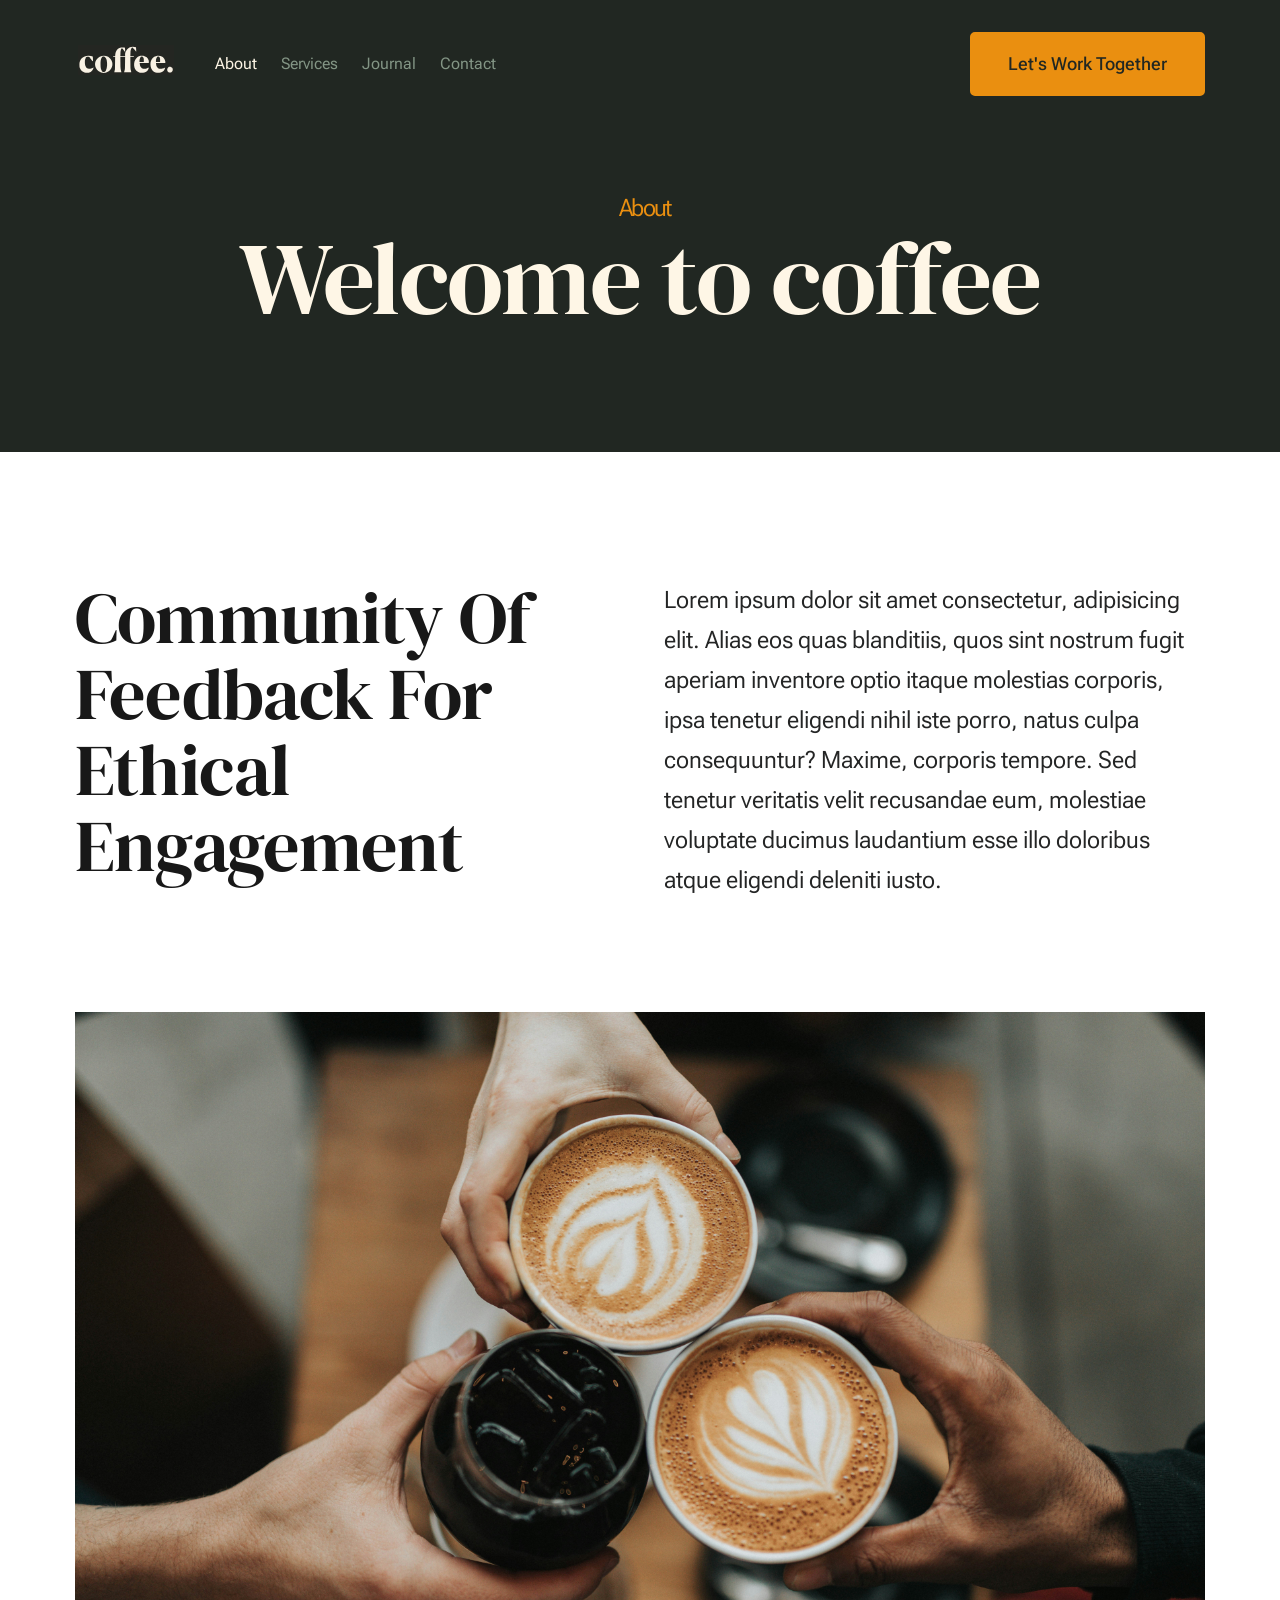
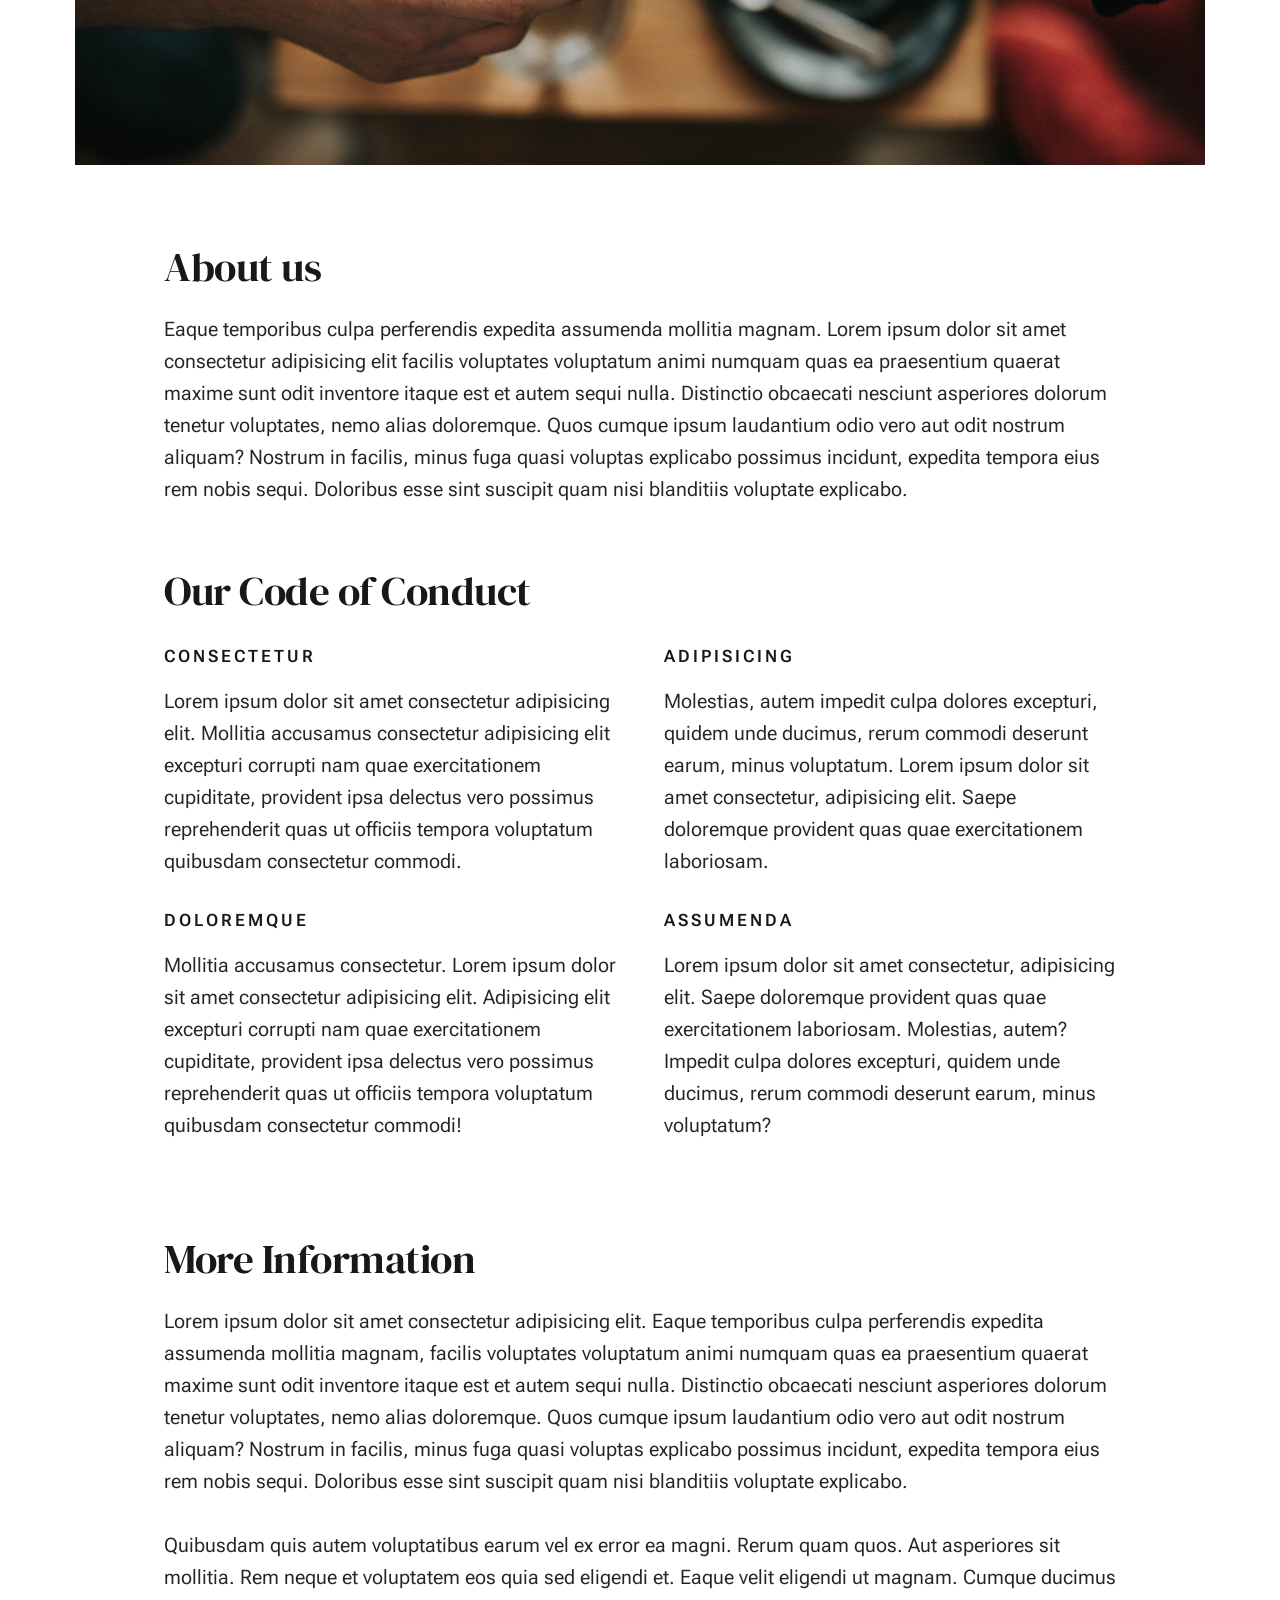
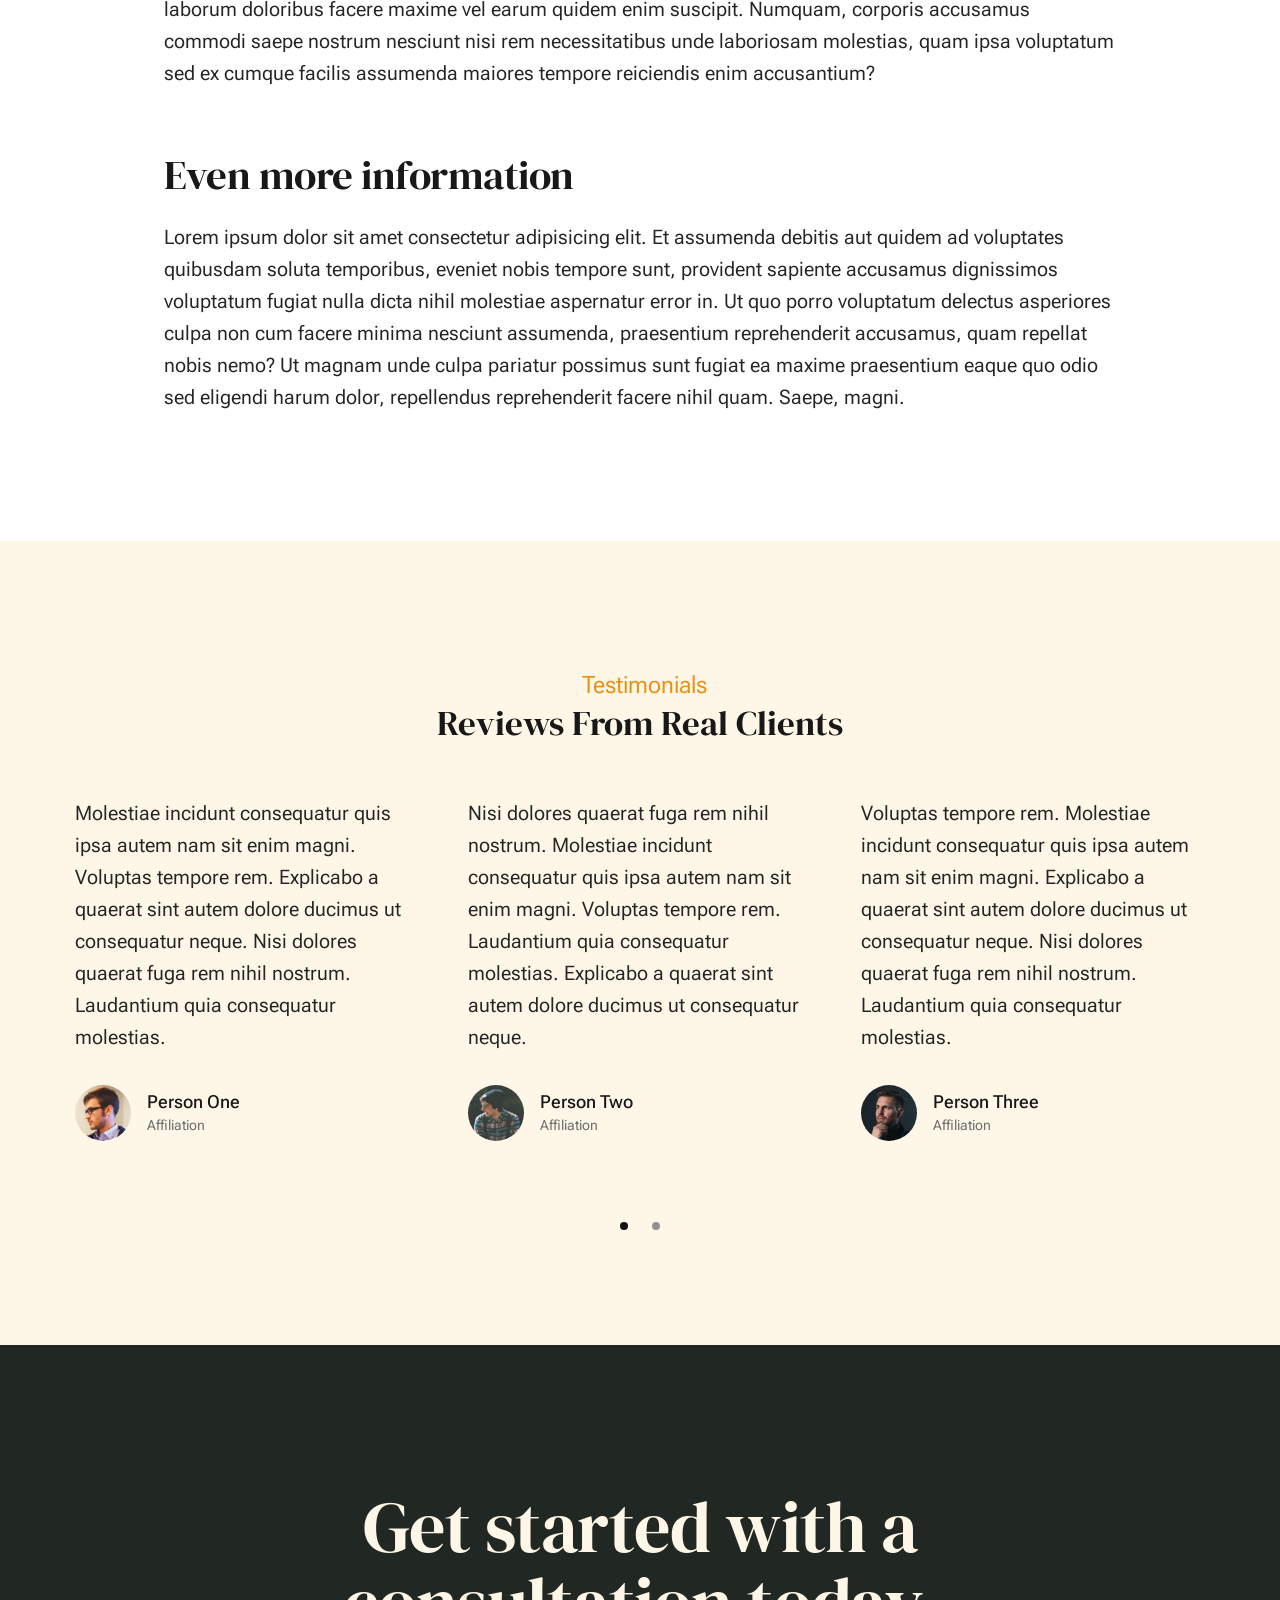
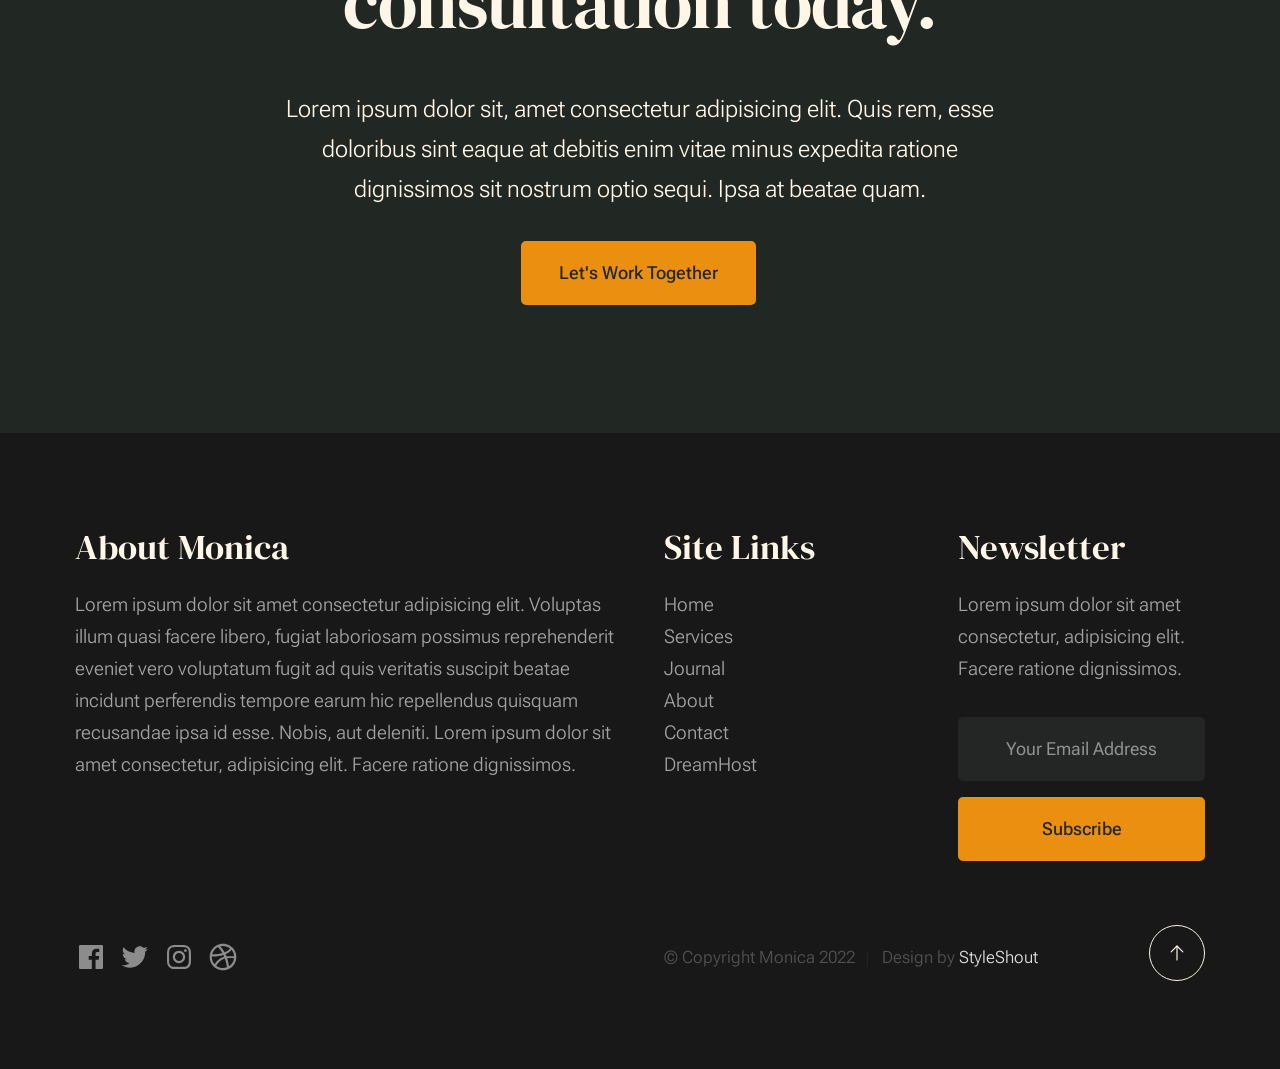
==== about.html @ 76f71280 "Initial commit from HTML template" ====
<!DOCTYPE html>
<html lang="en" class="no-js" >
<head>

    <!--- basic page needs
    ================================================== -->
    <meta charset="utf-8">
    <meta name="viewport" content="width=device-width, initial-scale=1">
    <title>About - Monica</title>

    <script>
        document.documentElement.classList.remove('no-js');
        document.documentElement.classList.add('js');
    </script>

    <!-- CSS
    ================================================== -->
    <link rel="stylesheet" href="css/vendor.css">
    <link rel="stylesheet" href="css/styles.css">

    <!-- favicons
    ================================================== -->
    <link rel="apple-touch-icon" sizes="180x180" href="apple-touch-icon.png">
    <link rel="icon" type="image/png" sizes="32x32" href="favicon-32x32.png">
    <link rel="icon" type="image/png" sizes="16x16" href="favicon-16x16.png">
    <link rel="manifest" href="site.webmanifest">

</head>


<body id="top">


    <!-- preloader
    ================================================== -->
    <div id="preloader">
        <div id="loader" class="dots-fade">
            <div></div>
            <div></div>
            <div></div>
        </div>
    </div>


    <!-- page wrap
    ================================================== -->
    <div id="page" class="s-pagewrap">


        <!-- # site header 
        ================================================== -->
        <header class="s-header">

            <div class="row s-header__inner width-sixteen-col">

                <div class="s-header__block">
                    <div class="s-header__logo">
                        <a class="logo" href="index.html">
                            <img src="images/logo.svg" alt="Homepage">
                        </a>
                    </div>

                    <a class="s-header__menu-toggle" href="#0"><span>Menu</span></a>
                </div> <!-- end s-header__block -->

                <nav class="s-header__nav">
    
                    <ul class="s-header__menu-links">
                        <li class="current"><a href="about.html">About</a></li>
                        <li><a href="services.html">Services</a></li>
                        <li><a href="blog.html">Journal</a></li>
                        <li><a href="contact.html">Contact</a></li>
                    </ul> <!-- s-header__menu-links -->

                    <div class="s-header__contact">
                        <a href="contact.html" class="btn btn--primary s-header__contact-btn">Let's Work Together</a>                        
                    </div> <!-- s-header__contact -->
    
                </nav> <!-- end s-header__nav -->

            </div> <!-- end s-header__inner -->

        </header> <!-- end s-header -->


        <!-- # site main content
        ================================================== -->
        <section id="content" class="s-content">

               <section class="s-pageheader pageheader">
                    <div class="row">
                        <div class="column xl-12">
                            <h1 class="page-title">
                                <span class="page-title__small-type text-pretitle">About</span>
                                Welcome to coffee
                            </h1>
                            
                        </div>
                    </div>
               </section> <!-- end pageheader --> 

               <section class="s-pagecontent pagecontent">

                    <div class="row pageintro">
                        <div class="column xl-6 lg-12">
                            <h2 class="text-display-title">Community Of Feedback For Ethical Engagement</h2>
                        </div>
                        <div class="column xl-6 lg-12 u-flexitem-x-right">
                            <p class="lead">
                            Lorem ipsum dolor sit amet consectetur, adipisicing elit. Alias eos quas blanditiis, quos sint nostrum fugit aperiam 
                            inventore optio itaque molestias corporis, ipsa tenetur eligendi nihil iste porro, natus culpa consequuntur? Maxime, 
                            corporis tempore. Sed tenetur veritatis velit recusandae eum, molestiae voluptate ducimus laudantium esse illo 
                            doloribus atque eligendi deleniti iusto. 
                            </p>
                        </div>                       
                    </div> <!-- end pageintro -->   
                    
                    <div class="row pagemedia">
                        <d class="column xl-12">
                            <figure class="page-media">                                
                                <img src="images/nathan-dumlao-6VhPY27jdps-unsplash.jpg" 
                                     srcset="images/nathan-dumlao-6VhPY27jdps-unsplash.jpg 2400w, 
                                     images/nathan-dumlao-6VhPY27jdps-unsplash.jpg 1200w, 
                                     images/nathan-dumlao-6VhPY27jdps-unsplash.jpg 600w" sizes="(max-width: 2400px) 100vw, 2400px" alt="">
                            </figure>
                        </d>
                    </div> <!-- end pagemedia -->

                    <div class="row width-narrower pagemain">
                        <div class="column xl-12"> 

                            <h2>About us</h2>
                            <p>
                            Eaque temporibus culpa perferendis expedita assumenda mollitia magnam. Lorem ipsum dolor sit amet consectetur adipisicing elit
                            facilis voluptates voluptatum animi numquam quas ea praesentium quaerat maxime sunt odit inventore itaque est et autem sequi nulla. 
                            Distinctio obcaecati nesciunt asperiores dolorum tenetur voluptates, nemo alias doloremque. Quos cumque ipsum laudantium odio vero 
                            aut odit nostrum aliquam? Nostrum in facilis, minus fuga quasi voluptas explicabo possimus incidunt, expedita tempora eius rem nobis sequi. 
                            Doloribus esse sint suscipit quam nisi blanditiis voluptate explicabo.
                            </p>

                            <h2 class="u-add-bottom">Our Code of Conduct</h2>

                            <div class="grid-list-items list-items">
                                <div class="grid-list-items__item list-items__item u-remove-bottom">
                                    <div class="list-items__item-header">
                                        <h6 class="list-items__item-small-title">Consectetur</h6>
                                    </div>
                                    <p>
                                    Lorem ipsum dolor sit amet consectetur adipisicing elit. Mollitia accusamus consectetur adipisicing elit excepturi corrupti 
                                    nam quae exercitationem cupiditate, provident ipsa delectus vero possimus reprehenderit quas ut officiis tempora voluptatum 
                                    quibusdam consectetur commodi.
                                    </p>
                                </div>
                                <div class="grid-list-items__item list-items__item u-remove-bottom">
                                    <div class="list-items__item-header">
                                        <h6 class="list-items__item-small-title">Adipisicing</h6>
                                    </div>
                                    <p> 
                                    Molestias, autem impedit culpa dolores excepturi, quidem unde ducimus, rerum commodi deserunt earum, minus voluptatum.
                                    Lorem ipsum dolor sit amet consectetur, adipisicing elit. Saepe doloremque provident quas quae exercitationem laboriosam.
                                    </p>
                                </div>
                                <div class="grid-list-items__item list-items__item u-remove-bottom">
                                    <div class="list-items__item-header">
                                        <h6 class="list-items__item-small-title">Doloremque</h6>
                                    </div>
                                    <p>
                                    Mollitia accusamus consectetur. Lorem ipsum dolor sit amet consectetur adipisicing elit. Adipisicing elit excepturi corrupti 
                                    nam quae exercitationem cupiditate, provident ipsa delectus vero possimus reprehenderit quas ut officiis tempora voluptatum 
                                    quibusdam consectetur commodi!
                                    </p>
                                </div>
                                <div class="grid-list-items__item list-items__item u-remove-bottom">
                                    <div class="list-items__item-header">
                                        <h6 class="list-items__item-small-title">Assumenda</h6>
                                    </div>
                                    <p>
                                    Lorem ipsum dolor sit amet consectetur, adipisicing elit. Saepe doloremque provident quas quae exercitationem laboriosam. 
                                    Molestias, autem? Impedit culpa dolores excepturi, quidem unde ducimus, rerum commodi deserunt earum, minus voluptatum?
                                    </p>
                                </div>
                            </div> <!--grid-list-items -->

                            <h2>More Information</h2>
                            <p>
                            Lorem ipsum dolor sit amet consectetur adipisicing elit. Eaque temporibus culpa perferendis expedita assumenda mollitia magnam, 
                            facilis voluptates voluptatum animi numquam quas ea praesentium quaerat maxime sunt odit inventore itaque est et autem sequi nulla. 
                            Distinctio obcaecati nesciunt asperiores dolorum tenetur voluptates, nemo alias doloremque. Quos cumque ipsum laudantium odio vero aut 
                            odit nostrum aliquam? Nostrum in facilis, minus fuga quasi voluptas explicabo possimus incidunt, expedita tempora eius rem nobis sequi. 
                            Doloribus esse sint suscipit quam nisi blanditiis voluptate explicabo.
                            </p>

                            <p>
                            Quibusdam quis autem voluptatibus earum vel ex error ea magni. Rerum quam quos. Aut asperiores sit mollitia. Rem neque et voluptatem 
                            eos quia sed eligendi et. Eaque velit eligendi ut magnam. Cumque ducimus laborum doloribus facere maxime vel earum quidem enim suscipit. 
                            Numquam, corporis accusamus commodi saepe nostrum nesciunt nisi rem necessitatibus unde laboriosam molestias, quam ipsa voluptatum sed 
                            ex cumque facilis assumenda maiores tempore reiciendis enim accusantium?
                            </p>                   

                            <h2>Even more information</h2>
                            <p>
                            Lorem ipsum dolor sit amet consectetur adipisicing elit. Et assumenda debitis aut quidem ad voluptates quibusdam soluta temporibus, 
                            eveniet nobis tempore sunt, provident sapiente accusamus dignissimos voluptatum fugiat nulla dicta nihil molestiae aspernatur error in. 
                            Ut quo porro voluptatum delectus asperiores culpa non cum facere minima nesciunt assumenda, praesentium reprehenderit accusamus, quam 
                            repellat nobis nemo? Ut magnam unde culpa pariatur possimus sunt fugiat ea maxime praesentium eaque quo odio sed eligendi harum dolor, 
                            repellendus reprehenderit facere nihil quam. Saepe, magni.
                            </p>

                        </div> <!-- end grid-block-->
                    </div> <!-- end pagemain -->

               </section> <!-- pagecontent -->

               <section class="s-testimonials">

                    <div class="s-testimonials__header row row-x-center text-center">
                        <div class="column xl-8 lg-12">
        
                            <p class="text-pretitle">
                            Testimonials
                            </p>
                            <h3>
                            Reviews From Real Clients
                            </h3>                        
        
                        </div>
                    </div> <!--end s-testimonials__header -->

                    <div class="row s-testimonials__content">
                        <div class="column xl-12 testimonials">

                            <div class="swiper-container testimonials__slider page-slider">

                                <div class="swiper-wrapper">
                                    <div class="testimonials__slide swiper-slide">
                                        <p>
                                        Molestiae incidunt consequatur quis ipsa autem nam sit enim magni. Voluptas tempore rem. 
                                        Explicabo a quaerat sint autem dolore ducimus ut consequatur neque. Nisi dolores quaerat fuga rem nihil nostrum.
                                        Laudantium quia consequatur molestias.
                                        </p>
                                        <div class="testimonials__author">
                                            <img src="images/avatars/user-01.jpg" alt="Author image" class="testimonials__avatar">
                                            <cite class="testimonials__cite">
                                                <strong>Person One</strong>
                                                <span>Affiliation</span>
                                            </cite>
                                        </div>
                                    </div>
                                    <div class="testimonials__slide swiper-slide">
                                        <p>
                                        Nisi dolores quaerat fuga rem nihil nostrum. Molestiae incidunt consequatur quis ipsa autem nam sit enim magni. 
                                        Voluptas tempore rem. Laudantium quia consequatur molestias.
                                        Explicabo a quaerat sint autem dolore ducimus ut consequatur neque.
                                        </p>
                                        <div class="testimonials__author">
                                            <img src="images/avatars/user-04.jpg" alt="Author image" class="testimonials__avatar">
                                            <cite class="testimonials__cite">
                                                <strong>Person Two</strong>
                                                <span>Affiliation</span>
                                            </cite>
                                        </div>
                                    </div>
                                    <div class="testimonials__slide swiper-slide">
                                        <p>
                                        Voluptas tempore rem. Molestiae incidunt consequatur quis ipsa autem nam sit enim magni.  
                                        Explicabo a quaerat sint autem dolore ducimus ut consequatur neque. 
                                        Nisi dolores quaerat fuga rem nihil nostrum. Laudantium quia consequatur molestias.
                                        </p>
                                        <div class="testimonials__author">
                                            <img src="images/avatars/user-06.jpg" alt="Author image" class="testimonials__avatar">
                                            <cite class="testimonials__cite">
                                                <strong>Person Three</strong>
                                                <span>Affiliation</span>
                                            </cite>
                                        </div>
                                    </div>
                                    <div class="testimonials__slide swiper-slide">
                                        <p>
                                        Molestiae incidunt consequatur quis ipsa autem nam sit enim magni. Voluptas tempore rem. 
                                        Explicabo a quaerat sint autem dolore ducimus ut consequatur neque. Nisi dolores quaerat fuga rem nihil nostrum.
                                        Laudantium quia consequatur molestias.
                                        </p>
                                        <div class="testimonials__author">
                                            <img src="images/avatars/user-02.jpg" alt="Author image" class="testimonials__avatar">
                                            <cite class="testimonials__cite">
                                                <strong>Person Four</strong>
                                                <span>Affiliation</span>
                                            </cite>
                                        </div>
                                    </div> 
                                </div> <!-- end swiper-wrapper --> 

                                <div class="swiper-pagination"></div>

                            </div> <!--end testimonials__slider --> 

                        </div> <!-- testimonials -->
                    </div> <!--end s-testimonials__content -->

               </section> <!-- end s-testimonials -->

        </section> <!-- s-content-->

        <!-- # cta
        ================================================== -->
        <section id="cta" class="s-cta">

            <div class="row row-x-center text-center">
                <div class="column xl-8 lg-12">

                    <div class="s-cta__content">
                        <h2 class="text-display-title">
                        Get started with a consultation today.
                        </h2>
                        <p class="lead">
                        Lorem ipsum dolor sit, amet consectetur adipisicing elit. Quis rem, esse doloribus sint eaque at debitis enim vitae minus expedita ratione dignissimos sit nostrum optio sequi. Ipsa at beatae quam.
                        </p>
                        <a href="contact.html" class="btn btn--primary">Let's Work Together</a>
                    </div>

                </div>
            </div>

        </section> <!-- end s-cta -->


        <!-- # footer 
        ================================================== -->
        <footer class="s-footer">
            <div class="row s-footer__content">
                <div class="column xl-6 lg-6 md-12 s-footer__block s-footer__about">                    
                    <h3>About Monica</h3>
                    <p>
                    Lorem ipsum dolor sit amet consectetur adipisicing elit. Voluptas illum quasi facere libero, 
                    fugiat laboriosam possimus reprehenderit eveniet vero voluptatum fugit ad quis veritatis suscipit beatae 
                    incidunt perferendis tempore earum hic repellendus quisquam recusandae ipsa id esse. Nobis, aut deleniti.
                    Lorem ipsum dolor sit amet consectetur, adipisicing elit. Facere ratione dignissimos.
                    </p>               
                </div>                
                <div class="column xl-3 lg-6 md-12 s-footer__block s-footer__site-links">
                    <h3>Site Links</h3>
                    <ul class="link-list">
                        <li><a href="index.html">Home</a></li>
                        <li><a href="services.html">Services</a></li>
                        <li><a href="blog.html">Journal</a></li>
                        <li><a href="about.html">About</a></li>
                        <li><a href="contact.html">Contact</a></li>
                        <li><a href="https://www.dreamhost.com/r.cgi?287326">DreamHost</a></li>
                    </ul>
                </div>
                <div class="column xl-3 lg-6 md-12 tab-12 s-footer__block s-footer__newsletter">
                    <h3>Newsletter</h3>

                    <p>
                    Lorem ipsum dolor sit amet consectetur, adipisicing elit. Facere ratione dignissimos.
                    </p>

                    <div class="subscribe-form">
                        <form id="mc-form" class="mc-form">
                            <input type="email" name="EMAIL" id="mce-EMAIL" class="u-fullwidth text-center" placeholder="Your Email Address" title="The domain portion of the email address is invalid (the portion after the @)." pattern="^([^\x00-\x20\x22\x28\x29\x2c\x2e\x3a-\x3c\x3e\x40\x5b-\x5d\x7f-\xff]+|\x22([^\x0d\x22\x5c\x80-\xff]|\x5c[\x00-\x7f])*\x22)(\x2e([^\x00-\x20\x22\x28\x29\x2c\x2e\x3a-\x3c\x3e\x40\x5b-\x5d\x7f-\xff]+|\x22([^\x0d\x22\x5c\x80-\xff]|\x5c[\x00-\x7f])*\x22))*\x40([^\x00-\x20\x22\x28\x29\x2c\x2e\x3a-\x3c\x3e\x40\x5b-\x5d\x7f-\xff]+|\x5b([^\x0d\x5b-\x5d\x80-\xff]|\x5c[\x00-\x7f])*\x5d)(\x2e([^\x00-\x20\x22\x28\x29\x2c\x2e\x3a-\x3c\x3e\x40\x5b-\x5d\x7f-\xff]+|\x5b([^\x0d\x5b-\x5d\x80-\xff]|\x5c[\x00-\x7f])*\x5d))*(\.\w{2,})+$" required>
                            <input type="submit" name="subscribe" value="Subscribe" class="btn btn--primary btn--small u-fullwidth">
                            <!-- <div style="position: absolute; left: -5000px;" aria-hidden="true"><input type="text" name="b_cdb7b577e41181934ed6a6a44_9a91cfe7b3" tabindex="-1" value=""></div> -->
                            <div class="mc-status"></div>
                        </form>
                    </div>
                </div>
            </div>    
            
            <div class="row s-footer__bottom">
                <div class="column xl-6 lg-12">
                    <ul class="s-footer__social social-list">
                        <li>
                            <a href="#0">
                                <svg xmlns="http://www.w3.org/2000/svg" width="24" height="24" viewBox="0 0 24 24" style="fill:rgba(0, 0, 0, 1);transform:;-ms-filter:"><path d="M20,3H4C3.447,3,3,3.448,3,4v16c0,0.552,0.447,1,1,1h8.615v-6.96h-2.338v-2.725h2.338v-2c0-2.325,1.42-3.592,3.5-3.592 c0.699-0.002,1.399,0.034,2.095,0.107v2.42h-1.435c-1.128,0-1.348,0.538-1.348,1.325v1.735h2.697l-0.35,2.725h-2.348V21H20 c0.553,0,1-0.448,1-1V4C21,3.448,20.553,3,20,3z"></path></svg>
                                <span class="u-screen-reader-text">Facebook</span>
                            </a>
                        </li>
                        <li>
                            <a href="#0">
                                <svg xmlns="http://www.w3.org/2000/svg" width="24" height="24" viewBox="0 0 24 24" style="fill:rgba(0, 0, 0, 1);transform:;-ms-filter:"><path d="M19.633,7.997c0.013,0.175,0.013,0.349,0.013,0.523c0,5.325-4.053,11.461-11.46,11.461c-2.282,0-4.402-0.661-6.186-1.809 c0.324,0.037,0.636,0.05,0.973,0.05c1.883,0,3.616-0.636,5.001-1.721c-1.771-0.037-3.255-1.197-3.767-2.793 c0.249,0.037,0.499,0.062,0.761,0.062c0.361,0,0.724-0.05,1.061-0.137c-1.847-0.374-3.23-1.995-3.23-3.953v-0.05 c0.537,0.299,1.16,0.486,1.82,0.511C3.534,9.419,2.823,8.184,2.823,6.787c0-0.748,0.199-1.434,0.548-2.032 c1.983,2.443,4.964,4.04,8.306,4.215c-0.062-0.3-0.1-0.611-0.1-0.923c0-2.22,1.796-4.028,4.028-4.028 c1.16,0,2.207,0.486,2.943,1.272c0.91-0.175,1.782-0.512,2.556-0.973c-0.299,0.935-0.936,1.721-1.771,2.22 c0.811-0.088,1.597-0.312,2.319-0.624C21.104,6.712,20.419,7.423,19.633,7.997z"></path></svg>
                                <span class="u-screen-reader-text">Twitter</span>
                            </a>
                        </li>
                        <li>
                            <a href="#0">
                                <svg xmlns="http://www.w3.org/2000/svg" width="24" height="24" viewBox="0 0 24 24" style="fill:rgba(0, 0, 0, 1);transform:;-ms-filter:"><path d="M11.999,7.377c-2.554,0-4.623,2.07-4.623,4.623c0,2.554,2.069,4.624,4.623,4.624c2.552,0,4.623-2.07,4.623-4.624 C16.622,9.447,14.551,7.377,11.999,7.377L11.999,7.377z M11.999,15.004c-1.659,0-3.004-1.345-3.004-3.003 c0-1.659,1.345-3.003,3.004-3.003s3.002,1.344,3.002,3.003C15.001,13.659,13.658,15.004,11.999,15.004L11.999,15.004z"></path><circle cx="16.806" cy="7.207" r="1.078"></circle><path d="M20.533,6.111c-0.469-1.209-1.424-2.165-2.633-2.632c-0.699-0.263-1.438-0.404-2.186-0.42 c-0.963-0.042-1.268-0.054-3.71-0.054s-2.755,0-3.71,0.054C7.548,3.074,6.809,3.215,6.11,3.479C4.9,3.946,3.945,4.902,3.477,6.111 c-0.263,0.7-0.404,1.438-0.419,2.186c-0.043,0.962-0.056,1.267-0.056,3.71c0,2.442,0,2.753,0.056,3.71 c0.015,0.748,0.156,1.486,0.419,2.187c0.469,1.208,1.424,2.164,2.634,2.632c0.696,0.272,1.435,0.426,2.185,0.45 c0.963,0.042,1.268,0.055,3.71,0.055s2.755,0,3.71-0.055c0.747-0.015,1.486-0.157,2.186-0.419c1.209-0.469,2.164-1.424,2.633-2.633 c0.263-0.7,0.404-1.438,0.419-2.186c0.043-0.962,0.056-1.267,0.056-3.71s0-2.753-0.056-3.71C20.941,7.57,20.801,6.819,20.533,6.111z M19.315,15.643c-0.007,0.576-0.111,1.147-0.311,1.688c-0.305,0.787-0.926,1.409-1.712,1.711c-0.535,0.199-1.099,0.303-1.67,0.311 c-0.95,0.044-1.218,0.055-3.654,0.055c-2.438,0-2.687,0-3.655-0.055c-0.569-0.007-1.135-0.112-1.669-0.311 c-0.789-0.301-1.414-0.923-1.719-1.711c-0.196-0.534-0.302-1.099-0.311-1.669c-0.043-0.95-0.053-1.218-0.053-3.654 c0-2.437,0-2.686,0.053-3.655c0.007-0.576,0.111-1.146,0.311-1.687c0.305-0.789,0.93-1.41,1.719-1.712 c0.534-0.198,1.1-0.303,1.669-0.311c0.951-0.043,1.218-0.055,3.655-0.055c2.437,0,2.687,0,3.654,0.055 c0.571,0.007,1.135,0.112,1.67,0.311c0.786,0.303,1.407,0.925,1.712,1.712c0.196,0.534,0.302,1.099,0.311,1.669 c0.043,0.951,0.054,1.218,0.054,3.655c0,2.436,0,2.698-0.043,3.654H19.315z"></path></svg>
                                <span class="u-screen-reader-text">Instagram</span>
                            </a>
                        </li>
                        <li>
                            <a href="#0">
                                <svg xmlns="http://www.w3.org/2000/svg" width="24" height="24" viewBox="0 0 24 24" style="fill: rgba(0, 0, 0, 1);transform: ;msFilter:;"><path d="M20.66 6.98a9.932 9.932 0 0 0-3.641-3.64C15.486 2.447 13.813 2 12 2s-3.486.447-5.02 1.34c-1.533.893-2.747 2.107-3.64 3.64S2 10.187 2 12s.446 3.487 1.34 5.02a9.924 9.924 0 0 0 3.641 3.64C8.514 21.553 10.187 22 12 22s3.486-.447 5.02-1.34a9.932 9.932 0 0 0 3.641-3.64C21.554 15.487 22 13.813 22 12s-.446-3.487-1.34-5.02zM12 3.66c2 0 3.772.64 5.32 1.919-.92 1.174-2.286 2.14-4.1 2.9-1.002-1.813-2.088-3.327-3.261-4.54A7.715 7.715 0 0 1 12 3.66zM5.51 6.8a8.116 8.116 0 0 1 2.711-2.22c1.212 1.201 2.325 2.7 3.34 4.5-2 .6-4.114.9-6.341.9-.573 0-1.006-.013-1.3-.04A8.549 8.549 0 0 1 5.51 6.8zM3.66 12c0-.054.003-.12.01-.2.007-.08.01-.146.01-.2.254.014.641.02 1.161.02 2.666 0 5.146-.367 7.439-1.1.187.373.381.793.58 1.26-1.32.293-2.674 1.006-4.061 2.14S6.4 16.247 5.76 17.5c-1.4-1.587-2.1-3.42-2.1-5.5zM12 20.34c-1.894 0-3.594-.587-5.101-1.759.601-1.187 1.524-2.322 2.771-3.401 1.246-1.08 2.483-1.753 3.71-2.02a29.441 29.441 0 0 1 1.56 6.62 8.166 8.166 0 0 1-2.94.56zm7.08-3.96a8.351 8.351 0 0 1-2.58 2.621c-.24-2.08-.7-4.107-1.379-6.081.932-.066 1.765-.1 2.5-.1.799 0 1.686.034 2.659.1a8.098 8.098 0 0 1-1.2 3.46zm-1.24-5c-1.16 0-2.233.047-3.22.14a27.053 27.053 0 0 0-.68-1.62c2.066-.906 3.532-2.006 4.399-3.3 1.2 1.414 1.854 3.027 1.96 4.84-.812-.04-1.632-.06-2.459-.06z"></path></svg>
                                <span class="u-screen-reader-text">Dribbble</span>
                            </a>
                        </li>
                    </ul> <!-- end s-footer__social -->
                </div>
                <div class="column xl-6 lg-12">
                    <p class="ss-copyright">
                        <span>© Copyright Monica 2022</span> 
                        <span>Design by <a href="https://www.styleshout.com/">StyleShout</a></span>
                    </p>
                </div>

                <div class="ss-go-top">
                    <a class="smoothscroll" title="Back to Top" href="#top">
                        <svg xmlns="http://www.w3.org/2000/svg" viewBox="0 0 24 24" width="36" height="36" fill="none" stroke="#ffffff" stroke-width="1" stroke-linecap="round" stroke-linejoin="round">&lt;!--!  Atomicons Free 1.00 by @atisalab License - https://atomicons.com/license/ (Icons: CC BY 4.0) Copyright 2021 Atomicons --&gt;<polyline points="17 11 12 6 7 11"></polyline><line x1="12" y1="18" x2="12" y2="6"></line></svg>
                    </a>
                </div> <!-- end ss-go-top -->
            </div>
            
        </footer> <!-- end s-footer -->

    </div> <!-- end page-wrap -->

    <!-- Java Script
    ================================================== -->
    <script src="js/plugins.js"></script>
    <script src="js/main.js"></script>

</body>
</html>
---- css/vendor.css ----
/* ===================================================================
 * Monica Third-party Stylesheets
 * Template Ver. 1.0.0
 * 12-13-2022
 * -------------------------------------------------------------------
 *
 * TOC:
 * # PrismJS
 * # Swiper
 *
 * ------------------------------------------------------------------- */


/* ===================================================================
 * # PrismJS 1.20.0
 *   https://prismjs.com/download.html#themes=prism-okaidia&languages=markup+css+clike+javascript+markup-templating+php 
 *   
 *   okaidia theme for JavaScript, CSS and HTML
 *   Loosely based on Monokai textmate theme by http://www.monokai.nl/
 *   @author ocodia
 * ------------------------------------------------------------------- */
code[class*=language-],
pre[class*=language-] {
  color          : #f8f8f2;
  background     : none;
  text-shadow    : 0 1px rgba(0, 0, 0, 0.3);
  font-family    : var(--font-mono);
  font-size      : calc(var(--text-size) * 0.9444);
  text-align     : left;
  white-space    : pre;
  word-spacing   : normal;
  word-break     : normal;
  word-wrap      : normal;
  line-height    : var(--vspace-1);
  -moz-tab-size  : 4;
  -o-tab-size    : 4;
  tab-size       : 4;
  -webkit-hyphens: none;
  -ms-hyphens    : none;
  hyphens        : none;
}

/* Code blocks */
pre[class*=language-] {
  padding : var(--vspace-0_5) 0 var(--vspace-1);
  margin  : var(--vspace-1) 0;
  overflow: auto;
}

:not(pre)>code[class*=language-],
pre[class*=language-] {
  background: #272822;
}

/* Inline code */
:not(pre)>code[class*=language-] {
  padding    : 0.1em;
  white-space: normal;
}

.token.comment,
.token.prolog,
.token.doctype,
.token.cdata {
  color: slategray;
}

.token.punctuation {
  color: #f8f8f2;
}

.token.namespace {
  opacity: 0.7;
}

.token.property,
.token.tag,
.token.constant,
.token.symbol,
.token.deleted {
  color: #f92672;
}

.token.boolean,
.token.number {
  color: #ae81ff;
}

.token.selector,
.token.attr-name,
.token.string,
.token.char,
.token.builtin,
.token.inserted {
  color: #a6e22e;
}

.token.operator,
.token.entity,
.token.url,
.language-css .token.string,
.style .token.string,
.token.variable {
  color: #f8f8f2;
}

.token.atrule,
.token.attr-value,
.token.function,
.token.class-name {
  color: #e6db74;
}

.token.keyword {
  color: #66d9ef;
}

.token.regex,
.token.important {
  color: #fd971f;
}

.token.important,
.token.bold {
  font-weight: bold;
}

.token.italic {
  font-style: italic;
}

.token.entity {
  cursor: help;
}



/* ===================================================================
 * # Swiper 6.4.5
 *   Most modern mobile touch slider and framework with hardware accelerated transitions
 *   https://swiperjs.com
 *
 *   Copyright 2014-2020 Vladimir Kharlampidi
 *
 *   Released under the MIT License
 *
 *   Released on: December 18, 2020
 * ------------------------------------------------------------------- */
@font-face {
  font-family: "swiper-icons";
  src        : url("data:application/font-woff;charset=utf-8;base64, [base64]//wADZ2x5ZgAAAywAAADMAAAD2MHtryVoZWFkAAABbAAAADAAAAA2E2+eoWhoZWEAAAGcAAAAHwAAACQC9gDzaG10eAAAAigAAAAZAAAArgJkABFsb2NhAAAC0AAAAFoAAABaFQAUGG1heHAAAAG8AAAAHwAAACAAcABAbmFtZQAAA/gAAAE5AAACXvFdBwlwb3N0AAAFNAAAAGIAAACE5s74hXjaY2BkYGAAYpf5Hu/j+W2+MnAzMYDAzaX6QjD6/4//Bxj5GA8AuRwMYGkAPywL13jaY2BkYGA88P8Agx4j+/8fQDYfA1AEBWgDAIB2BOoAeNpjYGRgYNBh4GdgYgABEMnIABJzYNADCQAACWgAsQB42mNgYfzCOIGBlYGB0YcxjYGBwR1Kf2WQZGhhYGBiYGVmgAFGBiQQkOaawtDAoMBQxXjg/wEGPcYDDA4wNUA2CCgwsAAAO4EL6gAAeNpj2M0gyAACqxgGNWBkZ2D4/wMA+xkDdgAAAHjaY2BgYGaAYBkGRgYQiAHyGMF8FgYHIM3DwMHABGQrMOgyWDLEM1T9/w8UBfEMgLzE////P/5//f/V/xv+r4eaAAeMbAxwIUYmIMHEgKYAYjUcsDAwsLKxc3BycfPw8jEQA/[base64]/uznmfPFBNODM2K7MTQ45YEAZqGP81AmGGcF3iPqOop0r1SPTaTbVkfUe4HXj97wYE+yNwWYxwWu4v1ugWHgo3S1XdZEVqWM7ET0cfnLGxWfkgR42o2PvWrDMBSFj/IHLaF0zKjRgdiVMwScNRAoWUoH78Y2icB/yIY09An6AH2Bdu/UB+yxopYshQiEvnvu0dURgDt8QeC8PDw7Fpji3fEA4z/PEJ6YOB5hKh4dj3EvXhxPqH/SKUY3rJ7srZ4FZnh1PMAtPhwP6fl2PMJMPDgeQ4rY8YT6Gzao0eAEA409DuggmTnFnOcSCiEiLMgxCiTI6Cq5DZUd3Qmp10vO0LaLTd2cjN4fOumlc7lUYbSQcZFkutRG7g6JKZKy0RmdLY680CDnEJ+UMkpFFe1RN7nxdVpXrC4aTtnaurOnYercZg2YVmLN/d/gczfEimrE/fs/bOuq29Zmn8tloORaXgZgGa78yO9/cnXm2BpaGvq25Dv9S4E9+5SIc9PqupJKhYFSSl47+Qcr1mYNAAAAeNptw0cKwkAAAMDZJA8Q7OUJvkLsPfZ6zFVERPy8qHh2YER+3i/BP83vIBLLySsoKimrqKqpa2hp6+jq6RsYGhmbmJqZSy0sraxtbO3sHRydnEMU4uR6yx7JJXveP7WrDycAAAAAAAH//wACeNpjYGRgYOABYhkgZgJCZgZNBkYGLQZtIJsFLMYAAAw3ALgAeNolizEKgDAQBCchRbC2sFER0YD6qVQiBCv/H9ezGI6Z5XBAw8CBK/m5iQQVauVbXLnOrMZv2oLdKFa8Pjuru2hJzGabmOSLzNMzvutpB3N42mNgZGBg4GKQYzBhYMxJLMlj4GBgAYow/P/PAJJhLM6sSoWKfWCAAwDAjgbRAAB42mNgYGBkAIIbCZo5IPrmUn0hGA0AO8EFTQAA") format("woff");
  font-weight: 400;
  font-style : normal;
}

:root {
  --swiper-theme-color: #007aff;
}

.swiper-container {
  margin-left : auto;
  margin-right: auto;
  position    : relative;
  overflow    : hidden;
  list-style  : none;
  padding     : 0;
  /* Fix of Webkit flickering */
  z-index     : 1;
}

.swiper-container-vertical>.swiper-wrapper {
  flex-direction: column;
}

.swiper-wrapper {
  position           : relative;
  width              : 100%;
  height             : 100%;
  z-index            : 1;
  display            : flex;
  transition-property: transform;
  box-sizing         : content-box;
}

.swiper-container-android .swiper-slide,
.swiper-wrapper {
  transform: translate3d(0px, 0, 0);
}

.swiper-container-multirow>.swiper-wrapper {
  flex-wrap: wrap;
}

.swiper-container-multirow-column>.swiper-wrapper {
  flex-wrap     : wrap;
  flex-direction: column;
}

.swiper-container-free-mode>.swiper-wrapper {
  transition-timing-function: ease-out;
  margin                    : 0 auto;
}

.swiper-slide {
  flex-shrink        : 0;
  width              : 100%;
  height             : 100%;
  position           : relative;
  transition-property: transform;
}

.swiper-slide-invisible-blank {
  visibility: hidden;
}

/* Auto Height */
.swiper-container-autoheight,
.swiper-container-autoheight .swiper-slide {
  height: auto;
}

.swiper-container-autoheight .swiper-wrapper {
  align-items        : flex-start;
  transition-property: transform, height;
}

/* 3D Effects */
.swiper-container-3d {
  perspective: 1200px;
}

.swiper-container-3d .swiper-wrapper,
.swiper-container-3d .swiper-slide,
.swiper-container-3d .swiper-slide-shadow-left,
.swiper-container-3d .swiper-slide-shadow-right,
.swiper-container-3d .swiper-slide-shadow-top,
.swiper-container-3d .swiper-slide-shadow-bottom,
.swiper-container-3d .swiper-cube-shadow {
  transform-style: preserve-3d;
}

.swiper-container-3d .swiper-slide-shadow-left,
.swiper-container-3d .swiper-slide-shadow-right,
.swiper-container-3d .swiper-slide-shadow-top,
.swiper-container-3d .swiper-slide-shadow-bottom {
  position      : absolute;
  left          : 0;
  top           : 0;
  width         : 100%;
  height        : 100%;
  pointer-events: none;
  z-index       : 10;
}

.swiper-container-3d .swiper-slide-shadow-left {
  background-image: linear-gradient(to left, rgba(0, 0, 0, 0.5), rgba(0, 0, 0, 0));
}

.swiper-container-3d .swiper-slide-shadow-right {
  background-image: linear-gradient(to right, rgba(0, 0, 0, 0.5), rgba(0, 0, 0, 0));
}

.swiper-container-3d .swiper-slide-shadow-top {
  background-image: linear-gradient(to top, rgba(0, 0, 0, 0.5), rgba(0, 0, 0, 0));
}

.swiper-container-3d .swiper-slide-shadow-bottom {
  background-image: linear-gradient(to bottom, rgba(0, 0, 0, 0.5), rgba(0, 0, 0, 0));
}

/* CSS Mode */
.swiper-container-css-mode>.swiper-wrapper {
  overflow          : auto;
  scrollbar-width   : none;
  /* For Firefox */
  -ms-overflow-style: none;
  /* For Internet Explorer and Edge */
}

.swiper-container-css-mode>.swiper-wrapper::-webkit-scrollbar {
  display: none;
}

.swiper-container-css-mode>.swiper-wrapper>.swiper-slide {
  scroll-snap-align: start start;
}

.swiper-container-horizontal.swiper-container-css-mode>.swiper-wrapper {
  -ms-scroll-snap-type: x mandatory;
  scroll-snap-type    : x mandatory;
}

.swiper-container-vertical.swiper-container-css-mode>.swiper-wrapper {
  -ms-scroll-snap-type: y mandatory;
  scroll-snap-type    : y mandatory;
}

:root {
  --swiper-navigation-size   : 44px;
  /*
    --swiper-navigation-color: var(--swiper-theme-color);
    */
}

.swiper-button-prev,
.swiper-button-next {
  position       : absolute;
  top            : 50%;
  width          : calc(var(--swiper-navigation-size) / 44 * 27);
  height         : var(--swiper-navigation-size);
  margin-top     : calc(-1 * var(--swiper-navigation-size) / 2);
  z-index        : 10;
  cursor         : pointer;
  display        : flex;
  align-items    : center;
  justify-content: center;
  color          : var(--swiper-navigation-color, var(--swiper-theme-color));
}

.swiper-button-prev.swiper-button-disabled,
.swiper-button-next.swiper-button-disabled {
  opacity       : 0.35;
  cursor        : auto;
  pointer-events: none;
}

.swiper-button-prev:after,
.swiper-button-next:after {
  font-family   : swiper-icons;
  font-size     : var(--swiper-navigation-size);
  text-transform: none !important;
  letter-spacing: 0;
  text-transform: none;
  font-variant  : initial;
  line-height   : 1;
}

.swiper-button-prev,
.swiper-container-rtl .swiper-button-next {
  left : 10px;
  right: auto;
}

.swiper-button-prev:after,
.swiper-container-rtl .swiper-button-next:after {
  content: "prev";
}

.swiper-button-next,
.swiper-container-rtl .swiper-button-prev {
  right: 10px;
  left : auto;
}

.swiper-button-next:after,
.swiper-container-rtl .swiper-button-prev:after {
  content: "next";
}

.swiper-button-prev.swiper-button-white,
.swiper-button-next.swiper-button-white {
  --swiper-navigation-color: #ffffff;
}

.swiper-button-prev.swiper-button-black,
.swiper-button-next.swiper-button-black {
  --swiper-navigation-color: #000000;
}

.swiper-button-lock {
  display: none;
}

:root {
  /*
    --swiper-pagination-color: var(--swiper-theme-color);
    */
}

.swiper-pagination {
  position  : absolute;
  text-align: center;
  transition: 300ms opacity;
  transform : translate3d(0, 0, 0);
  z-index   : 10;
}

.swiper-pagination.swiper-pagination-hidden {
  opacity: 0;
}

/* Common Styles */
.swiper-pagination-fraction,
.swiper-pagination-custom,
.swiper-container-horizontal>.swiper-pagination-bullets {
  bottom: 10px;
  left  : 0;
  width : 100%;
}

/* Bullets */
.swiper-pagination-bullets-dynamic {
  overflow : hidden;
  font-size: 0;
}

.swiper-pagination-bullets-dynamic .swiper-pagination-bullet {
  transform: scale(0.33);
  position : relative;
}

.swiper-pagination-bullets-dynamic .swiper-pagination-bullet-active {
  transform: scale(1);
}

.swiper-pagination-bullets-dynamic .swiper-pagination-bullet-active-main {
  transform: scale(1);
}

.swiper-pagination-bullets-dynamic .swiper-pagination-bullet-active-prev {
  transform: scale(0.66);
}

.swiper-pagination-bullets-dynamic .swiper-pagination-bullet-active-prev-prev {
  transform: scale(0.33);
}

.swiper-pagination-bullets-dynamic .swiper-pagination-bullet-active-next {
  transform: scale(0.66);
}

.swiper-pagination-bullets-dynamic .swiper-pagination-bullet-active-next-next {
  transform: scale(0.33);
}

.swiper-pagination-bullet {
  width        : 8px;
  height       : 8px;
  display      : inline-block;
  border-radius: 100%;
  background   : #000;
  opacity      : 0.2;
}

button.swiper-pagination-bullet {
  border            : none;
  margin            : 0;
  padding           : 0;
  box-shadow        : none;
  -webkit-appearance: none;
  -moz-appearance   : none;
  appearance        : none;
}

.swiper-pagination-clickable .swiper-pagination-bullet {
  cursor: pointer;
}

.swiper-pagination-bullet-active {
  opacity   : 1;
  background: var(--swiper-pagination-color, var(--swiper-theme-color));
}

.swiper-container-vertical>.swiper-pagination-bullets {
  right    : 10px;
  top      : 50%;
  transform: translate3d(0px, -50%, 0);
}

.swiper-container-vertical>.swiper-pagination-bullets .swiper-pagination-bullet {
  margin : 6px 0;
  display: block;
}

.swiper-container-vertical>.swiper-pagination-bullets.swiper-pagination-bullets-dynamic {
  top      : 50%;
  transform: translateY(-50%);
  width    : 8px;
}

.swiper-container-vertical>.swiper-pagination-bullets.swiper-pagination-bullets-dynamic .swiper-pagination-bullet {
  display   : inline-block;
  transition: 200ms transform, 200ms top;
}

.swiper-container-horizontal>.swiper-pagination-bullets .swiper-pagination-bullet {
  margin: 0 4px;
}

.swiper-container-horizontal>.swiper-pagination-bullets.swiper-pagination-bullets-dynamic {
  left       : 50%;
  transform  : translateX(-50%);
  white-space: nowrap;
}

.swiper-container-horizontal>.swiper-pagination-bullets.swiper-pagination-bullets-dynamic .swiper-pagination-bullet {
  transition: 200ms transform, 200ms left;
}

.swiper-container-horizontal.swiper-container-rtl>.swiper-pagination-bullets-dynamic .swiper-pagination-bullet {
  transition: 200ms transform, 200ms right;
}

/* Progress */
.swiper-pagination-progressbar {
  background: rgba(0, 0, 0, 0.25);
  position  : absolute;
}

.swiper-pagination-progressbar .swiper-pagination-progressbar-fill {
  background      : var(--swiper-pagination-color, var(--swiper-theme-color));
  position        : absolute;
  left            : 0;
  top             : 0;
  width           : 100%;
  height          : 100%;
  transform       : scale(0);
  transform-origin: left top;
}

.swiper-container-rtl .swiper-pagination-progressbar .swiper-pagination-progressbar-fill {
  transform-origin: right top;
}

.swiper-container-horizontal>.swiper-pagination-progressbar,
.swiper-container-vertical>.swiper-pagination-progressbar.swiper-pagination-progressbar-opposite {
  width : 100%;
  height: 4px;
  left  : 0;
  top   : 0;
}

.swiper-container-vertical>.swiper-pagination-progressbar,
.swiper-container-horizontal>.swiper-pagination-progressbar.swiper-pagination-progressbar-opposite {
  width : 4px;
  height: 100%;
  left  : 0;
  top   : 0;
}

.swiper-pagination-white {
  --swiper-pagination-color: #ffffff;
}

.swiper-pagination-black {
  --swiper-pagination-color: #000000;
}

.swiper-pagination-lock {
  display: none;
}

/* Scrollbar */
.swiper-scrollbar {
  border-radius   : 10px;
  position        : relative;
  -ms-touch-action: none;
  background      : rgba(0, 0, 0, 0.1);
}

.swiper-container-horizontal>.swiper-scrollbar {
  position: absolute;
  left    : 1%;
  bottom  : 3px;
  z-index : 50;
  height  : 5px;
  width   : 98%;
}

.swiper-container-vertical>.swiper-scrollbar {
  position: absolute;
  right   : 3px;
  top     : 1%;
  z-index : 50;
  width   : 5px;
  height  : 98%;
}

.swiper-scrollbar-drag {
  height       : 100%;
  width        : 100%;
  position     : relative;
  background   : rgba(0, 0, 0, 0.5);
  border-radius: 10px;
  left         : 0;
  top          : 0;
}

.swiper-scrollbar-cursor-drag {
  cursor: move;
}

.swiper-scrollbar-lock {
  display: none;
}

.swiper-zoom-container {
  width          : 100%;
  height         : 100%;
  display        : flex;
  justify-content: center;
  align-items    : center;
  text-align     : center;
}

.swiper-zoom-container>img,
.swiper-zoom-container>svg,
.swiper-zoom-container>canvas {
  max-width    : 100%;
  max-height   : 100%;
  -o-object-fit: contain;
  object-fit   : contain;
}

.swiper-slide-zoomed {
  cursor: move;
}

/* Preloader */
:root {
  /*
    --swiper-preloader-color: var(--swiper-theme-color);
    */
}

.swiper-lazy-preloader {
  width            : 42px;
  height           : 42px;
  position         : absolute;
  left             : 50%;
  top              : 50%;
  margin-left      : -21px;
  margin-top       : -21px;
  z-index          : 10;
  transform-origin : 50%;
  -webkit-animation: swiper-preloader-spin 1s infinite linear;
  animation        : swiper-preloader-spin 1s infinite linear;
  box-sizing       : border-box;
  border           : 4px solid var(--swiper-preloader-color, var(--swiper-theme-color));
  border-radius    : 50%;
  border-top-color : transparent;
}

.swiper-lazy-preloader-white {
  --swiper-preloader-color: #fff;
}

.swiper-lazy-preloader-black {
  --swiper-preloader-color: #000;
}

@-webkit-keyframes swiper-preloader-spin {
  100% {
    transform: rotate(360deg);
  }
}

@keyframes swiper-preloader-spin {
  100% {
    transform: rotate(360deg);
  }
}

/* a11y */
.swiper-container .swiper-notification {
  position      : absolute;
  left          : 0;
  top           : 0;
  pointer-events: none;
  opacity       : 0;
  z-index       : -1000;
}

.swiper-container-fade.swiper-container-free-mode .swiper-slide {
  transition-timing-function: ease-out;
}

.swiper-container-fade .swiper-slide {
  pointer-events     : none;
  transition-property: opacity;
}

.swiper-container-fade .swiper-slide .swiper-slide {
  pointer-events: none;
}

.swiper-container-fade .swiper-slide-active,
.swiper-container-fade .swiper-slide-active .swiper-slide-active {
  pointer-events: auto;
}

.swiper-container-cube {
  overflow: visible;
}

.swiper-container-cube .swiper-slide {
  pointer-events             : none;
  -webkit-backface-visibility: hidden;
  backface-visibility        : hidden;
  z-index                    : 1;
  visibility                 : hidden;
  transform-origin           : 0 0;
  width                      : 100%;
  height                     : 100%;
}

.swiper-container-cube .swiper-slide .swiper-slide {
  pointer-events: none;
}

.swiper-container-cube.swiper-container-rtl .swiper-slide {
  transform-origin: 100% 0;
}

.swiper-container-cube .swiper-slide-active,
.swiper-container-cube .swiper-slide-active .swiper-slide-active {
  pointer-events: auto;
}

.swiper-container-cube .swiper-slide-active,
.swiper-container-cube .swiper-slide-next,
.swiper-container-cube .swiper-slide-prev,
.swiper-container-cube .swiper-slide-next+.swiper-slide {
  pointer-events: auto;
  visibility    : visible;
}

.swiper-container-cube .swiper-slide-shadow-top,
.swiper-container-cube .swiper-slide-shadow-bottom,
.swiper-container-cube .swiper-slide-shadow-left,
.swiper-container-cube .swiper-slide-shadow-right {
  z-index                    : 0;
  -webkit-backface-visibility: hidden;
  backface-visibility        : hidden;
}

.swiper-container-cube .swiper-cube-shadow {
  position  : absolute;
  left      : 0;
  bottom    : 0px;
  width     : 100%;
  height    : 100%;
  background: #000;
  opacity   : 0.6;
  filter    : blur(50px);
  z-index   : 0;
}

.swiper-container-flip {
  overflow: visible;
}

.swiper-container-flip .swiper-slide {
  pointer-events             : none;
  -webkit-backface-visibility: hidden;
  backface-visibility        : hidden;
  z-index                    : 1;
}

.swiper-container-flip .swiper-slide .swiper-slide {
  pointer-events: none;
}

.swiper-container-flip .swiper-slide-active,
.swiper-container-flip .swiper-slide-active .swiper-slide-active {
  pointer-events: auto;
}

.swiper-container-flip .swiper-slide-shadow-top,
.swiper-container-flip .swiper-slide-shadow-bottom,
.swiper-container-flip .swiper-slide-shadow-left,
.swiper-container-flip .swiper-slide-shadow-right {
  z-index                    : 0;
  -webkit-backface-visibility: hidden;
  backface-visibility        : hidden;
}
---- css/styles.css ----
@charset "UTF-8";
/* =================================================================== 
 * Monica Main Stylesheet
 * Template Ver. 1.0.0
 * 12-13-2022
 * ------------------------------------------------------------------
 *
 * TOC:
 * # SETTINGS
 *		## fonts
 *    	## colors
 *	  	## spacing and typescale
 *		## grid variables
 * # CSS RESET
 * # GRID
 *		## extra large devices
 *		## large devices
 *		## medium devices 
 *		## tablet devices
 *		## mobile devices
 *		## small mobile devices
 *		## additional column stackpoints 
 * # BASE SETUP
 * # UTILITY CLASSES
 * # TYPOGRAPHY 
 *		## additional typography & helper classes
 *		## lists
 *		## media 
 *		## spacing
 * # PRELOADER
 *		## page loaded
 * # FORM 
 *		## style placeholder text
 *		## change autocomplete styles in Chrome
 * # BUTTONS
 * # TABLE
 * # COMPONENTS
 *		## pagination 
 *		## alert box 
 *		## skillbars
 *		## stats tabs
 * # PROJECT-WIDE SHARED STYLES
 *		## list items
 *		## social list
 *		## blog card
 *		## testimonials
 *		## swiper overrides
 * # GRID-BASED LAYOUTS
 *		## grid block
 *		## list grid
 * # PAGE WRAP
 * # SITE HEADER
 *		## logo
 *		## main navigation
 *		## mobile menu toggle
 * # PAGEHEADER & PAGECONTENT
 * # INTRO
 *		## intro content
 *		## intro scroll down
 *		## intro transitions
 * # ABOUT
 * # EXPERTISE
 * # CLIENTS
 *		## clients list
 * # CTA
 * # JOURNAL
 * # FOOTER
 *		## newsletter
 *		## copyright
 *		## go top
 * # BLOG STYLES 
 * # PAGE STYLES 
 *		## services page
 *		## contact page
 *
 * ------------------------------------------------------------------ */


/* ===================================================================
 * # SETTINGS
 *
 *
 * ------------------------------------------------------------------- */

/* ------------------------------------------------------------------- 
 * ## fonts 
 * ------------------------------------------------------------------- */
@import url("https://fonts.googleapis.com/css2?family=DM+Serif+Display&family=Roboto+Flex:opsz,wght@8..144,300;8..144,400;8..144,500;8..144,600&display=swap");

:root {
	--font-1: "Roboto Flex", sans-serif;
	--font-2: "DM Serif Display", Serif;

  /* monospace
   */
	--font-mono: Consolas, "Andale Mono", Courier, "Courier New", monospace;
}

/* ------------------------------------------------------------------- 
 * ## colors
 * ------------------------------------------------------------------- */
:root {
  /* color-1(#EA9010)
   * color-2(#343D35)
   * color-3(#FEF5E4)
   */
	--color-1: hsla(35, 87%, 49%, 1);
	--color-2: hsla(127, 8%, 22%, 1);
	--color-3: hsla(39, 93%, 95%, 1);

  /* theme color variations
   */
	--color-1-lightest             : hsla(35, 87%, 96%, 1);
	--color-1-lighter              : hsla(35, 87%, 69%, 1);
	--color-1-light                : hsla(35, 87%, 59%, 1);
	--color-1-dark                 : hsla(35, 87%, 39%, 1);
	--color-1-darker               : hsla(35, 87%, 29%, 1);
	--color-1-darkest              : hsla(35, 87%, 10%, 1);

	--color-2-lightest             : hsla(127, 8%, 55%, 1);
	--color-2-lighter              : hsla(127, 8%, 42%, 1);
	--color-2-light                : hsla(127, 8%, 32%, 1);
	--color-2-dark                 : hsla(127, 8%, 14%, 1);
	--color-2-darker               : hsla(127, 8%, 2%, 1);
	
	--color-3-light                : hsla(39, 93%, 100%, 1);
	--color-3-dark                 : hsla(39, 93%, 85%, 1);
	--color-3-darker               : hsla(39, 93%, 75%, 1);

  /* feedback colors
   * color-error(#ffd1d2), color-success(#c8e675), 
   * color-info(#d7ecfb), color-notice(#fff099)
   */
	--color-error                  : hsla(359, 100%, 91%, 1);
	--color-success                : hsla(76, 69%, 68%, 1);
	--color-info                   : hsla(205, 82%, 91%, 1);
	--color-notice                 : hsla(51, 100%, 80%, 1);
	--color-error-content          : hsla(359, 50%, 50%, 1);
	--color-success-content        : hsla(76, 29%, 28%, 1);
	--color-info-content           : hsla(205, 32%, 31%, 1);
	--color-notice-content         : hsla(51, 30%, 30%, 1);

  /* shades 
   * generated using 
   * Tint & Shade Generator 
   * (https                     ://maketintsandshades.com/)
   */
	--color-black                  : #000000;
	--color-gray-19                : #121212;
	--color-gray-18                : #242525;
	--color-gray-17                : #363737;
	--color-gray-16                : #484949;
	--color-gray-15                : #5b5c5c;
	--color-gray-14                : #6d6e6e;
	--color-gray-13                : #7f8080;
	--color-gray-12                : #919292;
	--color-gray-11                : #a3a5a5;
	--color-gray-10                : #b5b7b7;
	--color-gray-9                 : #bcbebe;
	--color-gray-8                 : #c4c5c5;
	--color-gray-7                 : #cbcdcd;
	--color-gray-6                 : #d3d4d4;
	--color-gray-5                 : #dadbdb;
	--color-gray-4                 : #e1e2e2;
	--color-gray-3                 : #e9e9e9;
	--color-gray-2                 : #f0f1f1;
	--color-gray-1                 : #f8f8f8;
	--color-white                  : #ffffff;

  /* text
   */
	--color-text                   : var(--color-gray-18);
	--color-text-dark              : #181818;
	--color-text-light             : var(--color-gray-14);
	--color-placeholder            : var(--color-gray-12);

  /* link
   */
	--color-link                   : var(--color-1);
	--color-link-hover             : var(--color-2-lighter);
	--color-link-active            : var(--color-2-lighter);

  /* buttons
   */
	--color-btn                    : var(--color-gray-4);
	--color-btn-text               : var(--color-text);
	--color-btn-hover              : var(--color-gray-5);
	--color-btn-hover-text         : var(--color-text);
	--color-btn-primary            : var(--color-1);
	--color-btn-primary-text       : var(--color-2-dark);
	--color-btn-primary-hover      : var(--color-1-light);
	--color-btn-primary-hover-text : var(--color-2-dark);
	--color-btn-stroke             : var(--color-text-dark);
	--color-btn-stroke-text        : var(--color-text-dark);
	--color-btn-stroke-hover       : var(--color-text-dark);
	--color-btn-stroke-hover-text  : var(--color-white);

  /* preloader
   */
	--color-preloader-bg           : var(--color-2-dark);
	--color-loader                 : var(--color-white);
	--color-loader-light           : var(--color-2-light);

  /* others
   */
	--color-body                   : white;
	--color-border                 : rgba(0, 0, 0, .1);
	--border-radius                : 5px;
}

/* ------------------------------------------------------------------- 
 * ## spacing and typescale
 * ------------------------------------------------------------------- */
:root {
  /* spacing
   * base font size: 20px 
   * vertical space unit : 32px
   */
	--base-size        : 62.5%;
	--multiplier       : 1;
	--base-font-size   : calc(2rem * var(--multiplier));
	--space            : calc(3.2rem * var(--multiplier));

  /* vertical spacing 
   */
	--vspace-0_125     : calc(0.125 * var(--space));
	--vspace-0_25      : calc(0.25 * var(--space));
	--vspace-0_375     : calc(0.375 * var(--space));
	--vspace-0_5       : calc(0.5 * var(--space));
	--vspace-0_625     : calc(0.625 * var(--space));
	--vspace-0_75      : calc(0.75 * var(--space));
	--vspace-0_875     : calc(0.875 * var(--space));
	--vspace-1         : calc(var(--space));
	--vspace-1_25      : calc(1.25 * var(--space));
	--vspace-1_5       : calc(1.5 * var(--space));
	--vspace-1_75      : calc(1.75 * var(--space));
	--vspace-2         : calc(2 * var(--space));
	--vspace-2_5       : calc(2.5 * var(--space));
	--vspace-3         : calc(3 * var(--space));
	--vspace-3_5       : calc(3.5 * var(--space));
	--vspace-4         : calc(4 * var(--space));
	--vspace-4_5       : calc(4.5 * var(--space));
	--vspace-5         : calc(5 * var(--space));
	--vspace-5_5       : calc(5.5 * var(--space));
	--vspace-6         : calc(6 * var(--space));
	--vspace-6_5       : calc(6.5 * var(--space));
	--vspace-7         : calc(7 * var(--space));
	--vspace-7_5       : calc(7.5 * var(--space));
	--vspace-8         : calc(8 * var(--space));
	--vspace-8_5       : calc(8.5 * var(--space));
	--vspace-9         : calc(9 * var(--space));
	--vspace-9_5       : calc(9.5 * var(--space));
	--vspace-10        : calc(10 * var(--space));

  /* type scale
   * ratio 1        :2 | base: 20px
   * -------------------------------------------------------
   *
   * --text-huge-3    = (148.60px)
   * --text-huge-2    = (123.83px)
   * --text-huge-1    = (103.20px)
   * --text-display-3 = (86.00px)
   * --text-display-2 = (71.66px)
   * --text-display-1 = (59.72px)
   * --text-xxxl      = (49.77px)
   * --text-xxl       = (41.47px)
   * --text-xl        = (34.56px)
   * --text-lg        = (28.80px)
   * --text-md        = (24.00px)
   * --text-size      = (20.00px) BASE
   * --text-sm        = (16.67px)
   * --text-xs        = (13.89px)
   *
   * ---------------------------------------------------------
   */
	--text-scale-ratio : 1.2;
	--text-size        : var(--base-font-size);
	--text-xs          : calc((var(--text-size) / var(--text-scale-ratio)) / var(--text-scale-ratio));
	--text-sm          : calc(var(--text-xs) * var(--text-scale-ratio));
	--text-md          : calc(var(--text-sm) * var(--text-scale-ratio) * var(--text-scale-ratio));
	--text-lg          : calc(var(--text-md) * var(--text-scale-ratio));
	--text-xl          : calc(var(--text-lg) * var(--text-scale-ratio));
	--text-xxl         : calc(var(--text-xl) * var(--text-scale-ratio));
	--text-xxxl        : calc(var(--text-xxl) * var(--text-scale-ratio));
	--text-display-1   : calc(var(--text-xxxl) * var(--text-scale-ratio));
	--text-display-2   : calc(var(--text-display-1) * var(--text-scale-ratio));
	--text-display-3   : calc(var(--text-display-2) * var(--text-scale-ratio));
	--text-huge-1      : calc(var(--text-display-3) * var(--text-scale-ratio));
	--text-huge-2      : calc(var(--text-huge-1) * var(--text-scale-ratio));
	--text-huge-3      : calc(var(--text-huge-2) * var(--text-scale-ratio));

  /* default button height
   */
	--vspace-btn       : var(--vspace-2);
}

/* on mobile devices below 600px, change the value of '--multiplier' 
 * to adjust the values of base font size and vertical space unit.
 */
@media screen and (max-width: 600px) {
	:root {
		--multiplier: .9375;
	}
}

/* ------------------------------------------------------------------- 
 * ## grid variables
 * ------------------------------------------------------------------- */
:root {
  
  /* widths for rows and containers
   */
	--width-sixteen-cols: 1760px;
	--width-default     : 1320px;
	--width-wide        : 1600px;
	--width-wider       : 1800px;
	--width-narrow      : 1200px;
	--width-narrower    : 1000px;
	--width-narrowest   : 800px;
	--width-full        : 100%;
	--width-grid-max    : var(--width-default);

  /* gutter
   */
	--gutter            : 2.4rem;
}

/* on large screen devices
 */
@media screen and (max-width: 1000px) {
	:root {
		--gutter: 2.2rem;
	}
}

/* on small devices
 */
@media screen and (max-width: 600px) {
	:root {
		--gutter: 1rem;
	}
}



/* ====================================================================
 * # CSS RESET
 *
 *
 * --------------------------------------------------------------------
 * http://meyerweb.com/eric/tools/css/reset/ 
 * v2.0 | 20110126
 * License: none (public domain)
 * -------------------------------------------------------------------- */
html,
body,
div,
span,
applet,
object,
iframe,
h1,
h2,
h3,
h4,
h5,
h6,
p,
blockquote,
pre,
a,
abbr,
acronym,
address,
big,
cite,
code,
del,
dfn,
em,
img,
ins,
kbd,
q,
s,
samp,
small,
strike,
strong,
sub,
sup,
tt,
var,
b,
u,
i,
center,
dl,
dt,
dd,
ol,
ul,
li,
fieldset,
form,
label,
legend,
table,
caption,
tbody,
tfoot,
thead,
tr,
th,
td,
article,
aside,
canvas,
details,
embed,
figure,
figcaption,
footer,
header,
hgroup,
menu,
nav,
output,
ruby,
section,
summary,
time,
mark,
audio,
video {
	margin        : 0;
	padding       : 0;
	border        : 0;
	font-size     : 100%;
	font          : inherit;
	vertical-align: baseline;
}

/* HTML5 display-role reset for older browsers */
article,
aside,
details,
figcaption,
figure,
footer,
header,
hgroup,
menu,
nav,
section {
	display: block;
}

body {
	line-height: 1;
}

ol,
ul {
	list-style: none;
}

blockquote,
q {
	quotes: none;
}

blockquote:before,
blockquote:after,
q:before,
q:after {
	content: "";
	content: none;
}

table {
	border-collapse: collapse;
	border-spacing : 0;
}


/* ===================================================================
 * # GRID v5.0.0
 *
 *
 * -------------------------------------------------------------------
 * - Grid system based on the flex display property.
 *
 * - Grid breakpoints are based on MAXIMUM WIDTH media queries, 
 *   meaning they apply to that one breakpoint and ALL THOSE BELOW IT.
 *
 * - Grid columns without a specified width will automatically layout 
 *   as equal width columns.
 *
 * - On viewports 400px and below, all grid columns will stacked 
 *   vertically
 *
 * ------------------------------------------------------------------- */

/* row 
 */
.row {
	display  : flex;
	flex-flow: row wrap;
	width    : min(92%, var(--width-grid-max));
	margin   : 0 auto;
}

.row .row {
	width       : auto;
	margin-left : calc(var(--gutter) * -1);
	margin-right: calc(var(--gutter) * -1);
}

/* column
 */
.column {
	flex   : 1;
	padding: 0 var(--gutter);
}

.collapse>.column,
.column.collapse {
	padding: 0;
}

/* row utility classes
 */
.row.row-wrap {
	flex-wrap: wrap;
}

.row.row-nowrap {
	flex-wrap: nowrap;
}

.row.row-y-top {
	align-items: flex-start;
}

.row.row-y-bottom {
	align-items: flex-end;
}

.row.row-y-center {
	align-items: center;
}

.row.row-stretch {
	align-items: stretch;
}

.row.row-baseline {
	align-items: baseline;
}

.row.row-x-left {
	justify-content: flex-start;
}

.row.row-x-right {
	justify-content: flex-end;
}

.row.row-x-center {
	justify-content: center;
}

.row.row-center {
	align-items    : center;
	justify-content: center;
}

/* ------------------------- -------------------------------------------
 * ## extra large devices (1201px and above)
 * -------------------------------------------------------------------- */
.xl-1 {
	flex : none;
	width: 8.3333333333%;
}

.xl-2 {
	flex : none;
	width: 16.6666666667%;
}

.xl-3 {
	flex : none;
	width: 25%;
}

.xl-4 {
	flex : none;
	width: 33.3333333333%;
}

.xl-5 {
	flex : none;
	width: 41.6666666667%;
}

.xl-6 {
	flex : none;
	width: 50%;
}

.xl-7 {
	flex : none;
	width: 58.3333333333%;
}

.xl-8 {
	flex : none;
	width: 66.6666666667%;
}

.xl-9 {
	flex : none;
	width: 75%;
}

.xl-10 {
	flex : none;
	width: 83.3333333333%;
}

.xl-11 {
	flex : none;
	width: 91.6666666667%;
}

.xl-12 {
	flex : none;
	width: 100%;
}

/* --------------------------------------------------------------------
 * ## large devices (1001px to 1200px)
 * -------------------------------------------------------------------- */
@media screen and (max-width: 1200px) {
	.lg-1 {
		flex : none;
		width: 8.3333333333%;
	}

	.lg-2 {
		flex : none;
		width: 16.6666666667%;
	}

	.lg-3 {
		flex : none;
		width: 25%;
	}

	.lg-4 {
		flex : none;
		width: 33.3333333333%;
	}

	.lg-5 {
		flex : none;
		width: 41.6666666667%;
	}

	.lg-6 {
		flex : none;
		width: 50%;
	}

	.lg-7 {
		flex : none;
		width: 58.3333333333%;
	}

	.lg-8 {
		flex : none;
		width: 66.6666666667%;
	}

	.lg-9 {
		flex : none;
		width: 75%;
	}

	.lg-10 {
		flex : none;
		width: 83.3333333333%;
	}

	.lg-11 {
		flex : none;
		width: 91.6666666667%;
	}

	.lg-12 {
		flex : none;
		width: 100%;
	}
}

/* --------------------------------------------------------------------
 * ## medium devices (801px to 1000px)
 * -------------------------------------------------------------------- */
@media screen and (max-width: 1000px) {
	.md-1 {
		flex : none;
		width: 8.3333333333%;
	}

	.md-2 {
		flex : none;
		width: 16.6666666667%;
	}

	.md-3 {
		flex : none;
		width: 25%;
	}

	.md-4 {
		flex : none;
		width: 33.3333333333%;
	}

	.md-5 {
		flex : none;
		width: 41.6666666667%;
	}

	.md-6 {
		flex : none;
		width: 50%;
	}

	.md-7 {
		flex : none;
		width: 58.3333333333%;
	}

	.md-8 {
		flex : none;
		width: 66.6666666667%;
	}

	.md-9 {
		flex : none;
		width: 75%;
	}

	.md-10 {
		flex : none;
		width: 83.3333333333%;
	}

	.md-11 {
		flex : none;
		width: 91.6666666667%;
	}

	.md-12 {
		flex : none;
		width: 100%;
	}
}

/* --------------------------------------------------------------------
 * ## tablet devices (601px to 800px)  
 * -------------------------------------------------------------------- */
@media screen and (max-width: 800px) {
	.tab-1 {
		flex : none;
		width: 8.3333333333%;
	}

	.tab-2 {
		flex : none;
		width: 16.6666666667%;
	}

	.tab-3 {
		flex : none;
		width: 25%;
	}

	.tab-4 {
		flex : none;
		width: 33.3333333333%;
	}

	.tab-5 {
		flex : none;
		width: 41.6666666667%;
	}

	.tab-6 {
		flex : none;
		width: 50%;
	}

	.tab-7 {
		flex : none;
		width: 58.3333333333%;
	}

	.tab-8 {
		flex : none;
		width: 66.6666666667%;
	}

	.tab-9 {
		flex : none;
		width: 75%;
	}

	.tab-10 {
		flex : none;
		width: 83.3333333333%;
	}

	.tab-11 {
		flex : none;
		width: 91.6666666667%;
	}

	.tab-12 {
		flex : none;
		width: 100%;
	}
}

/* --------------------------------------------------------------------
 * ## mobile devices (401px to 600px)  
 * -------------------------------------------------------------------- */
@media screen and (max-width: 600px) {
	.row {
		width        : 100%;
		padding-left : 6vw;
		padding-right: 6vw;
	}

	.row .row {
		padding-left : 0;
		padding-right: 0;
	}

	.mob-1 {
		flex : none;
		width: 8.3333333333%;
	}

	.mob-2 {
		flex : none;
		width: 16.6666666667%;
	}

	.mob-3 {
		flex : none;
		width: 25%;
	}

	.mob-4 {
		flex : none;
		width: 33.3333333333%;
	}

	.mob-5 {
		flex : none;
		width: 41.6666666667%;
	}

	.mob-6 {
		flex : none;
		width: 50%;
	}

	.mob-7 {
		flex : none;
		width: 58.3333333333%;
	}

	.mob-8 {
		flex : none;
		width: 66.6666666667%;
	}

	.mob-9 {
		flex : none;
		width: 75%;
	}

	.mob-10 {
		flex : none;
		width: 83.3333333333%;
	}

	.mob-11 {
		flex : none;
		width: 91.6666666667%;
	}

	.mob-12 {
		flex : none;
		width: 100%;
	}
}

/* --------------------------------------------------------------------
 * ## small mobile devices (up to 400px)
 * -------------------------------------------------------------------- */

/* stack columns vertically
 */
@media screen and (max-width: 400px) {
	.row .row {
		margin-left : 0;
		margin-right: 0;
	}

	.column {
		flex        : none;
		width       : 100%;
		margin-left : 0;
		margin-right: 0;
		padding     : 0;
	}
}

/* --------------------------------------------------------------------
 * ## additional column stackpoints 
 * -------------------------------------------------------------------- */
@media screen and (max-width: 900px) {
	.stack-on-900 {
		flex        : none;
		width       : 100%;
		margin-left : 0;
		margin-right: 0;
	}
}

@media screen and (max-width: 700px) {
	.stack-on-700 {
		flex        : none;
		width       : 100%;
		margin-left : 0;
		margin-right: 0;
	}
}

@media screen and (max-width: 550px) {
	.stack-on-550 {
		flex        : none;
		width       : 100%;
		margin-left : 0;
		margin-right: 0;
	}
}


/* ===================================================================
 * # BASE SETUP
 *
 *
 * ------------------------------------------------------------------- */
html {
	font-size : var(--base-size);
	box-sizing: border-box;
}

*,
*::before,
*::after {
	box-sizing: inherit;
}

html,
body {
	height: 100%;
}

body {
	background-color          : var(--color-body);
	-webkit-overflow-scrolling: touch;
	-webkit-text-size-adjust  : 100%;
	-webkit-font-smoothing    : antialiased;
	-moz-osx-font-smoothing   : grayscale;
}

p {
	font-size     : inherit;
	text-rendering: optimizeLegibility;
}

a {
	text-decoration: none;
}

svg,
img,
video {
	max-width: 100%;
	height   : auto;
}

pre {
	overflow: auto;
}

div,
dl,
dt,
dd,
ul,
ol,
li,
h1,
h2,
h3,
h4,
h5,
h6,
pre,
form,
p,
blockquote,
th,
td {
	margin : 0;
	padding: 0;
}

input[type=email],
input[type=number],
input[type=search],
input[type=text],
input[type=tel],
input[type=url],
input[type=password],
textarea {
	-webkit-appearance: none;
	-moz-appearance   : none;
	appearance        : none;
}


/* ===================================================================
 * # UTILITY CLASSES
 *
 *
 * ------------------------------------------------------------------- */

/* flex item alignment classes
 */
.u-flexitem-center {
	margin    : auto;
	align-self: center;
}

.u-flexitem-left {
	margin-right: auto;
	align-self  : center;
}

.u-flexitem-right {
	margin-left: auto;
	align-self : center;
}

.u-flexitem-x-center {
	margin-right: auto;
	margin-left : auto;
}

.u-flexitem-x-left {
	margin-right: auto;
}

.u-flexitem-x-right {
	margin-left: auto;
}

.u-flexitem-y-center {
	align-self: center;
}

.u-flexitem-y-top {
	align-self: flex-start;
}

.u-flexitem-y-bottom {
	align-self: flex-end;
}

/* misc helper classes
 */
.u-screen-reader-text {
	clip             : rect(1px, 1px, 1px, 1px);
	-webkit-clip-path: inset(50%);
	clip-path        : inset(50%);
	height           : 1px;
	width            : 1px;
	margin           : -1px;
	overflow         : hidden;
	padding          : 0;
	border           : 0;
	position         : absolute;
	word-wrap        : normal !important;
}

.u-clearfix:after {
	content: "";
	display: table;
	clear  : both;
}

.u-flex-center {
	align-items    : center;
	justify-content: center;
}

.u-hidden {
	display: none;
}

.u-invisible {
	visibility: hidden;
}

.u-antialiased {
	-webkit-font-smoothing : antialiased;
	-moz-osx-font-smoothing: grayscale;
}

.u-overflow-hidden {
	overflow: hidden;
}

.u-remove-top {
	margin-top: 0;
}

.u-remove-bottom {
	margin-bottom: 0;
}

.u-add-half-bottom {
	margin-bottom: var(--vspace-0_5);
}

.u-add-bottom {
	margin-bottom: var(--vspace-1);
}

.u-no-border {
	border: none;
}

.u-fullwidth {
	width: 100%;
}

.u-pull-left {
	float: left;
}

.u-pull-right {
	float: right;
}


/* ===================================================================
 * # TYPOGRAPHY 
 *
 *
 * ------------------------------------------------------------------- 
 * type scale - ratio 1:2 | base: 20px
 * -------------------------------------------------------------------
 *
 * --text-huge-3    = (148.60px)
 * --text-huge-2    = (123.83px)
 * --text-huge-1    = (103.20px)
 * --text-display-3 = (86.00px)
 * --text-display-2 = (71.66px)
 * --text-display-1 = (59.72px)
 * --text-xxxl      = (49.77px)
 * --text-xxl       = (41.47px)
 * --text-xl        = (34.56px)
 * --text-lg        = (28.80px)
 * --text-md        = (24.00px)
 * --text-size      = (20.00px) BASE
 * --text-sm        = (16.67px)
 * --text-xs        = (13.89px)
 *
 * -------------------------------------------------------------------- */

/* --------------------------------------------------------------------
 * ## base type styles
 * -------------------------------------------------------------------- */
body {
	font-family: var(--font-1);
	font-size  : var(--base-font-size);
	font-weight: 400;
	line-height: var(--vspace-1);
	color      : var(--color-text);
}

/* links
 */
a {
	color     : var(--color-link);
	transition: all 0.3s ease-in-out;
}

a:focus,
a:hover,
a:active {
	color: var(--color-link-hover);
}

a:hover,
a:active {
	outline: 0;
}

/* headings
 */
h1,
h2,
h3,
h4,
h5,
h6,
.h1,
.h2,
.h3,
.h4,
.h5,
.h6 {
	font-family           : var(--font-2);
	font-weight           : 400;
	color                 : var(--color-text-dark);
	font-variant-ligatures: common-ligatures;
	text-rendering        : optimizeLegibility;
}

h1,
.h1 {
	margin-top   : var(--vspace-2_5);
	margin-bottom: var(--vspace-0_75);
}

h2,
.h2,
h3,
.h3,
h4,
.h4 {
	margin-top   : var(--vspace-2);
	margin-bottom: var(--vspace-0_75);
}

h5,
.h5,
h6,
.h6 {
	margin-top   : var(--vspace-1_75);
	margin-bottom: var(--vspace-0_5);
}

h1,
.h1 {
	font-size     : var(--text-display-2);
	line-height   : calc(2.25 * var(--space));
	letter-spacing: -0.015em;
}

@media screen and (max-width: 500px) {

	h1,
	.h1 {
		font-size  : var(--text-xxxl);
		line-height: calc(1.625 * var(--space));
	}
}

h2,
.h2 {
	font-size     : var(--text-xxl);
	line-height   : calc(1.375 * var(--space));
	letter-spacing: -0.012em;
}

h3,
.h3 {
	font-size  : var(--text-xl);
	line-height: calc(1.125 * var(--space));
}

h4,
.h4 {
	font-size  : var(--text-lg);
	line-height: var(--vspace-1);
}

h5,
.h5 {
	font-size  : var(--text-md);
	line-height: var(--vspace-0_875);
}

h6,
.h6 {
	font-family   : var(--font-1);
	font-weight   : 600;
	font-size     : var(--text-sm);
	line-height   : var(--vspace-0_75);
	text-transform: uppercase;
	letter-spacing: 0.3rem;
}

/* emphasis, italic,
 * strong, bold and small text
 */
em,
i,
strong,
b {
	font-size  : inherit;
	line-height: inherit;
}

em,
i {
	font-style: italic;
}

strong,
b {
	font-weight: 600;
	color      : var(--color-text-dark);
}

small {
	font-size  : 80%;
	font-weight: 400;
	line-height: var(--vspace-0_5);
}

/* blockquotes
 */
blockquote {
	margin     : 0 0 var(--vspace-1) 0;
	padding    : var(--vspace-1) var(--vspace-1_5);
	border-left: 2px solid var(--color-text-dark);
	position   : relative;
}

blockquote p {
	font-family: var(--font-1);
	font-weight: 400;
	font-size  : var(--text-lg);
	font-style : normal;
	line-height: var(--vspace-1_25);
	color      : var(--color-text-dark);
	padding    : 0;
}

blockquote cite {
	display    : block;
	font-family: var(--font-1);
	font-weight: 400;
	font-size  : var(--text-sm);
	line-height: var(--vspace-0_75);
	font-style : normal;
}

blockquote cite:before {
	content: "— ";
}

blockquote cite,
blockquote cite a,
blockquote cite a:visited {
	color : var(--color-text-light);
	border: none;
}

@media screen and (max-width: 500px) {
	blockquote {
		padding: var(--vspace-0_75) var(--vspace-0_75);
	}

	blockquote p {
		font-size  : var(--text-md);
		line-height: var(--vspace-1);
	}
}

/* figures
 */
figure img,
p img {
	margin        : 0;
	vertical-align: bottom;
}

figure {
	display     : block;
	margin-left : 0;
	margin-right: 0;
}

figure img+figcaption {
	margin-top: var(--vspace-1);
}

figcaption {
	/* font-style: italic; */
	font-size    : var(--text-sm);
	text-align   : center;
	margin-bottom: 0;
}

/* preformatted, code
 */
var,
kbd,
samp,
code,
pre {
	font-family: var(--font-mono);
}

pre {
	padding   : var(--vspace-0_75) var(--vspace-1) var(--vspace-1);
	background: var(--color-gray-2);
	overflow-x: auto;
}

code {
	font-size    : var(--text-sm);
	line-height  : 1.6rem;
	margin       : 0 0.2rem;
	padding      : calc((var(--vspace-1) - 1.6rem) / 2 - 0.1rem) 0.7rem;
	white-space  : nowrap;
	background   : var(--color-gray-2);
	border       : 1px solid var(--color-gray-5);
	color        : var(--color-text);
	border-radius: 3px;
}

pre>code {
	display    : block;
	white-space: pre;
	line-height: var(--vspace-1);
	padding    : 0;
	margin     : 0;
	border     : none;
}

/* deleted text, abbreviation,
 * & mark text
 */
del {
	text-decoration: line-through;
}

abbr {
	font-family   : var(--font-1);
	font-weight   : 600;
	font-variant  : small-caps;
	text-transform: lowercase;
	letter-spacing: 0.1em;
	color         : var(--color-text-dark);
}

abbr[title],
dfn[title] {
	border-bottom  : 1px dotted;
	cursor         : help;
	text-decoration: none;
}

mark {
	background: var(--color-1-light);
	color     : var(--color-text);
}

/* horizontal rule
 */
hr {
	border      : solid var(--color-border);
	border-width: 0.1rem 0 0;
	clear       : both;
	margin      : var(--vspace-2) 0 calc(var(--vspace-2) - 1px);
	height      : 0;
}

hr.fancy {
	border    : none;
	margin    : var(--vspace-2) 0;
	height    : var(--vspace-1);
	text-align: center;
}

hr.fancy::before {
	content       : "*****";
	letter-spacing: 0.3em;
}

/* --------------------------------------------------------------------
 * ## additional typography & helper classes
 * -------------------------------------------------------------------- */
.lead,
.attention-getter {
	font-family: var(--font-1);
	font-size  : var(--text-md);
	line-height: var(--vspace-1_25);
}

@media screen and (max-width: 800px) {

	.lead,
	.attention-getter {
		font-size  : calc(var(--text-size) * 1.1);
		line-height: calc(1.125 * var(--space));
	}
}

.pull-quote {
	position  : relative;
	padding   : 0;
	margin-top: 0;
	text-align: center;
}

.pull-quote blockquote {
	border     : none;
	margin     : 0 auto;
	max-width  : 62rem;
	padding-top: var(--vspace-2_5);
	position   : relative;
}

.pull-quote blockquote p {
	font-weight: 400;
	color      : var(--color-text-dark);
}

.pull-quote blockquote:before {
	content          : "";
	display          : block;
	height           : var(--vspace-1);
	width            : var(--vspace-1);
	background-repeat: no-repeat;
	background       : center center;
	background-size  : contain;
	background-image : url(../images/icons/icon-quote.svg);
	transform        : translate(-50%, 0, 0);
	position         : absolute;
	top              : var(--vspace-1);
	left             : 50%;
}

.drop-cap:first-letter {
	float         : left;
	font-family   : var(--font-1);
	font-weight   : 600;
	font-size     : calc(3 * var(--space));
	line-height   : 1;
	padding       : 0 0.125em 0 0;
	text-transform: uppercase;
	background    : transparent;
	color         : var(--color-text-dark);
}

.text-center {
	text-align: center;
}

.text-left {
	text-align: left;
}

.text-right {
	text-align: right;
}

/* --------------------------------------------------------------------
 * ## lists
 * -------------------------------------------------------------------- */
ol {
	list-style: decimal;
}

ul {
	list-style: disc;
}

li {
	display: list-item;
}

ol,
ul {
	margin-left: 1.6rem;
}

ul li {
	padding-left: 0.4rem;
}

ul ul,
ul ol,
ol ol,
ol ul {
	margin: 1.6rem 0 1.6rem 1.6rem;
}

ul.disc li {
	display   : list-item;
	list-style: none;
	padding   : 0 0 0 0.8rem;
	position  : relative;
}

ul.disc li::before {
	content       : "";
	display       : inline-block;
	width         : 6px;
	height        : 6px;
	border-radius : 50%;
	background    : var(--color-1);
	position      : absolute;
	left          : -0.8em;
	top           : calc(50% - 4px);
	vertical-align: middle;
}

dt {
	margin: 0;
	color : var(--color-1);
}

dt strong {
	color: var(--color-1);
}

dd {
	margin: 0 0 0 2rem;
}

/* definition list line style 
 */
.lining dt,
.lining dd {
	display: inline;
	margin : 0;
}

.lining dt+dt:before,
.lining dd+dt:before {
	content    : "\a";
	white-space: pre;
}

.lining dd+dd:before {
	content: ", ";
}

.lining dd+dd:before {
	content: ", ";
}

.lining dd:before {
	content    : ": ";
	margin-left: -0.2em;
}

/* definition list dictionary style 
 */
.dictionary-style dt {
	display      : inline;
	counter-reset: definitions;
}

.dictionary-style dt+dt:before {
	content    : ", ";
	margin-left: -0.2em;
}

.dictionary-style dd {
	display          : block;
	counter-increment: definitions;
}

.dictionary-style dd:before {
	content: counter(definitions, decimal) ". ";
}

/* ------------------------------------------------------------------- 
 * ## media 
 * ------------------------------------------------------------------- */

/* floated image
 */
img.u-pull-right {
	margin: var(--vspace-0_5) 0 var(--vspace-0_5) var(--vspace-0_875);
}

img.u-pull-left {
	margin: var(--vspace-0_5) var(--vspace-0_875) var(--vspace-0_5) 0;
}

/* responsive video container
 */
.video-container {
	--aspect-ratio: 16/9;
	position      : relative;
	height        : 0;
	overflow      : hidden;
	padding-bottom: calc(100% / (var(--aspect-ratio)));
}

.video-container iframe,
.video-container object,
.video-container embed,
.video-container video {
	position: absolute;
	top     : 0;
	left    : 0;
	width   : 100%;
	height  : 100%;
}

/* --------------------------------------------------------------------
 * ## spacing
 * -------------------------------------------------------------------- */
fieldset,
button,
.btn {
	margin-bottom: var(--vspace-0_5);
}

input,
textarea,
select,
pre,
blockquote,
figure,
figcaption,
table,
p,
ul,
ol,
dl,
form,
img,
.video-container,
.ss-custom-select {
	margin-bottom: var(--vspace-1);
}



/* ===================================================================
 * # PRELOADER
 * 
 * 
 * -------------------------------------------------------------------
 * - markup:
 *
 * <div id="preloader">
 *     <div id="loader" class="dots-fade">
 *         <div></div>
 *         <div></div>
 *         <div></div>
 *     </div>
 * </div>
 *
 * - loader class:
 * <dots-fade | dots-jump | dots-pulse>
 *
 * ------------------------------------------------------------------- */
#preloader {
	position       : fixed;
	display        : flex;
	flex-flow      : row wrap;
	justify-content: center;
	align-items    : center;
	background     : var(--color-preloader-bg);
	z-index        : 500;
	height         : 100vh;
	width          : 100%;
	opacity        : 1;
	overflow       : hidden;
}

.no-js #preloader {
	display: none;
}

#loader {
	position: relative;
	width   : 4px;
	height  : 4px;
	padding : 0;
	display : inline-block;
}

#loader>div {
	content      : "";
	background   : var(--color-loader);
	width        : 4px;
	height       : 4px;
	position     : absolute;
	top          : 0;
	left         : 0;
	border-radius: 50%;
}

#loader>div:nth-of-type(1) {
	left: 15px;
}

#loader>div:nth-of-type(3) {
	left: -15px;
}

/* dots jump */
.dots-jump>div {
	-webkit-animation      : dots-jump 1.2s infinite ease;
	animation              : dots-jump 1.2s infinite ease;
	-webkit-animation-delay: 0.2s;
	animation-delay        : 0.2s;
}

.dots-jump>div:nth-of-type(1) {
	-webkit-animation-delay: 0.4s;
	animation-delay        : 0.4s;
}

.dots-jump>div:nth-of-type(3) {
	-webkit-animation-delay: 0s;
	animation-delay        : 0s;
}

@-webkit-keyframes dots-jump {
	0% {
		top: 0;
	}

	40% {
		top: -6px;
	}

	80% {
		top: 0;
	}
}

@keyframes dots-jump {
	0% {
		top: 0;
	}

	40% {
		top: -6px;
	}

	80% {
		top: 0;
	}
}

/* dots fade */
.dots-fade>div {
	-webkit-animation      : dots-fade 1.6s infinite ease;
	animation              : dots-fade 1.6s infinite ease;
	-webkit-animation-delay: 0.4s;
	animation-delay        : 0.4s;
}

.dots-fade>div:nth-of-type(1) {
	-webkit-animation-delay: 0.8s;
	animation-delay        : 0.8s;
}

.dots-fade>div:nth-of-type(3) {
	-webkit-animation-delay: 0s;
	animation-delay        : 0s;
}

@-webkit-keyframes dots-fade {
	0% {
		opacity: 1;
	}

	40% {
		opacity: 0.2;
	}

	80% {
		opacity: 1;
	}
}

@keyframes dots-fade {
	0% {
		opacity: 1;
	}

	40% {
		opacity: 0.2;
	}

	80% {
		opacity: 1;
	}
}

/* dots pulse */
.dots-pulse>div {
	-webkit-animation      : dots-pulse 1.2s infinite ease;
	animation              : dots-pulse 1.2s infinite ease;
	-webkit-animation-delay: 0.2s;
	animation-delay        : 0.2s;
}

.dots-pulse>div:nth-of-type(1) {
	-webkit-animation-delay: 0.4s;
	animation-delay        : 0.4s;
}

.dots-pulse>div:nth-of-type(3) {
	-webkit-animation-delay: 0s;
	animation-delay        : 0s;
}

@-webkit-keyframes dots-pulse {
	0% {
		transform: scale(1);
	}

	40% {
		transform: scale(1.3);
	}

	80% {
		transform: scale(1);
	}
}

@keyframes dots-pulse {
	0% {
		transform: scale(1);
	}

	40% {
		transform: scale(1.3);
	}

	80% {
		transform: scale(1);
	}
}

/* ------------------------------------------------------------------- 
 * ## page loaded
 * ------------------------------------------------------------------- */
.ss-loaded #preloader {
	opacity   : 0;
	visibility: hidden;
	transition: all 0.6s 0.9s ease-in-out;
}

.ss-loaded #preloader #loader {
	opacity   : 0;
	transition: opacity 0.6s ease-in-out;
}



/* ===================================================================
 * # FORM 
 *
 *
 * ------------------------------------------------------------------- */
fieldset {
	border : none;
	padding: 0;
}

input[type=email],
input[type=number],
input[type=search],
input[type=text],
input[type=tel],
input[type=url],
input[type=password],
textarea,
select {
	--input-height     : var(--vspace-2);
	--input-line-height: var(--vspace-1);
	--input-vpadding   : calc(((var(--input-height) - var(--input-line-height)) / 2) - 1px);
	display            : block;
	height             : var(--input-height);
	padding            : var(--input-vpadding) calc(2.4rem - 1px);
	border             : 0;
	outline            : 0;
	color              : var(--color-placeholder);
	font-family        : var(--font-1);
	font-size          : var(--text-sm);
	font-size          : calc(var(--text-size) * 0.8889);
	line-height        : var(--input-line-height);
	max-width          : 100%;
	background-color   : var(--color-gray-3);
	border             : 1px solid transparent;
	transition         : all 0.3s ease-in-out;
	border-radius      : var(--border-radius);
}

.ss-custom-select {
	position: relative;
	padding : 0;
}

.ss-custom-select select {
	-webkit-appearance: none;
	-moz-appearance   : none;
	appearance        : none;
	text-indent       : 0.01px;
	text-overflow     : "";
	margin            : 0;
	vertical-align    : middle;
}

.ss-custom-select select option {
	padding-left : 2rem;
	padding-right: 2rem;
}

.ss-custom-select select::-ms-expand {
	display: none;
}

.ss-custom-select::after {
	border-bottom   : 2px solid rgb(0, 0, 0);
	border-right    : 2px solid rgb(0, 0, 0);
	content         : "";
	display         : block;
	height          : 8px;
	width           : 8px;
	margin-top      : -7px;
	pointer-events  : none;
	position        : absolute;
	right           : 2.4rem;
	top             : 50%;
	transition      : all 0.15s ease-in-out;
	transform-origin: 66% 66%;
	transform       : rotate(45deg);
}

textarea {
	min-height: calc(8 * var(--space));
}

input[type=email]:focus,
input[type=number]:focus,
input[type=search]:focus,
input[type=text]:focus,
input[type=tel]:focus,
input[type=url]:focus,
input[type=password]:focus,
textarea:focus,
select:focus {
	color           : var(--color-black);
	background-color: white;
	box-shadow      : 0 0 5px var(--color-1);
	border          : 1px solid var(--color-1-light);
}

label,
legend {
	font-family  : var(--font-1);
	font-weight  : 600;
	font-size    : var(--text-sm);
	line-height  : var(--vspace-0_5);
	margin-bottom: var(--vspace-0_5);
	color        : var(--color-text-dark);
	display      : block;
}

input[type=checkbox],
input[type=radio] {
	display: inline;
}

label>.label-text {
	display    : inline-block;
	margin-left: 1rem;
	font-family: var(--font-1);
	line-height: inherit;
}

label>input[type=checkbox],
label>input[type=radio] {
	margin  : 0;
	position: relative;
	top     : 2px;
}

/* ------------------------------------------------------------------- 
 * ## style placeholder text
 * ------------------------------------------------------------------- */

::-moz-placeholder {
	/* Mozilla Firefox 19+ */
	color  : var(--color-placeholder);
	opacity: 1;
}

:-ms-input-placeholder {
	/* Internet Explorer 10-11 */
	color: var(--color-placeholder);
}

::placeholder {
	/* Most modern browsers support this now. */
	color: var(--color-placeholder);
}

/* ------------------------------------------------------------------- 
 * ## change autocomplete styles in Chrome
 * ------------------------------------------------------------------- */
input:-webkit-autofill,
input:-webkit-autofill:hover,
input:-webkit-autofill:focus,
textarea:-webkit-autofill,
textarea:-webkit-autofill:hover,
textarea:-webkit-autofill:focus,
select:-webkit-autofill,
select:-webkit-autofill:hover,
select:-webkit-autofill:focus {
	-webkit-text-fill-color: var(--color-1);
	-webkit-transition     : background-color 5000s ease-in-out 0s;
	transition             : background-color 5000s ease-in-out 0s;
}

/* ===================================================================
 * # BUTTONS
 *
 *
 * ------------------------------------------------------------------- */
.btn,
button,
input[type=submit],
input[type=reset],
input[type=button] {
	--btn-height           : var(--vspace-btn);
	display                : inline-block;
	font-family            : var(--font-1);
	font-weight            : 500;
	font-size              : calc(var(--text-size) * 0.9);
	height                 : var(--btn-height);
	line-height            : calc(var(--btn-height) - 4px);
	padding                : 0 3.6rem;
	margin                 : 0 0.4rem var(--vspace-0_5) 0;
	color                  : var(--color-btn-text);
	text-decoration        : none;
	text-align             : center;
	white-space            : nowrap;
	cursor                 : pointer;
	transition             : all 0.3s;
	border-radius          : var(--border-radius);
	background-color       : var(--color-btn);
	border                 : 2px solid var(--color-btn);
	-webkit-font-smoothing : antialiased;
	-moz-osx-font-smoothing: grayscale;
}

.btn:focus,
button:focus,
input[type=submit]:focus,
input[type=reset]:focus,
input[type=button]:focus,
.btn:hover,
button:hover,
input[type=submit]:hover,
input[type=reset]:hover,
input[type=button]:hover {
	background-color: var(--color-btn-hover);
	border-color    : var(--color-btn-hover);
	color           : var(--color-btn-hover-text);
	outline         : 0;
}

/* button primary
 */
.btn.btn--primary,
button.btn--primary,
input[type=submit].btn--primary,
input[type=reset].btn--primary,
input[type=button].btn--primary {
	background  : var(--color-btn-primary);
	border-color: var(--color-btn-primary);
	color       : var(--color-btn-primary-text);
}

.btn.btn--primary:focus,
button.btn--primary:focus,
input[type=submit].btn--primary:focus,
input[type=reset].btn--primary:focus,
input[type=button].btn--primary:focus,
.btn.btn--primary:hover,
button.btn--primary:hover,
input[type=submit].btn--primary:hover,
input[type=reset].btn--primary:hover,
input[type=button].btn--primary:hover {
	background  : var(--color-btn-primary-hover);
	border-color: var(--color-btn-primary-hover);
	color       : var(--color-btn-primary-hover-text);
}

/* button modifiers
 */
.btn.u-fullwidth,
button.u-fullwidth {
	width       : 100%;
	margin-right: 0;
}

.btn--small,
button.btn--small {
	--btn-height: calc(var(--vspace-btn) - 1.6rem);
}

.btn--medium,
button.btn--medium {
	--btn-height: calc(var(--vspace-btn) + .8rem);
}

.btn--large,
button.btn--large {
	--btn-height: calc(var(--vspace-btn) + 1.6rem);
}

.btn--stroke,
button.btn--stroke {
	background: transparent !important;
	border    : 2px solid var(--color-btn-stroke);
	color     : var(--color-btn-stroke-text);
}

.btn--stroke:focus,
button.btn--stroke:focus,
.btn--stroke:hover,
button.btn--stroke:hover {
	background: var(--color-btn-stroke-hover) !important;
	border    : 2px solid var(--color-btn-stroke-hover);
	color     : var(--color-btn-stroke-hover-text);
}

.btn--pill,
button.btn--pill {
	padding-left : 3.2rem !important;
	padding-right: 3.2rem !important;
	border-radius: 1000px !important;
}


/* ===================================================================
 * # TABLE
 *
 *
 * ------------------------------------------------------------------- */
table {
	border-width   : 0;
	width          : 100%;
	max-width      : 100%;
	font-family    : var(--font-1);
	border-collapse: collapse;
}

th,
td {
	padding      : var(--vspace-0_5) 3.2rem calc(var(--vspace-0_5) - 1px);
	text-align   : left;
	border-bottom: 1px solid var(--color-border);
}

th {
	padding    : var(--vspace-0_5) 3.2rem;
	color      : var(--color-text-dark);
	font-family: var(--font-1);
	font-weight: 600;
}

th:first-child,
td:first-child {
	padding-left: 0;
}

th:last-child,
td:last-child {
	padding-right: 0;
}

.table-responsive {
	overflow-x                : auto;
	-webkit-overflow-scrolling: touch;
}



/* ===================================================================
 * # COMPONENTS
 *
 *
 * ------------------------------------------------------------------- */

/* -------------------------------------------------------------------
 * ## pagination 
 * ------------------------------------------------------------------- */
.pgn {
	--pgn-num-height: calc(var(--vspace-1) + .4rem);
	margin          : 0 auto var(--vspace-1);
	text-align      : center;
}

.pgn ul {
	display        : inline-flex;
	flex-flow      : row wrap;
	justify-content: center;
	list-style     : none;
	margin-left    : 0;
	position       : relative;
	padding        : 0 6rem;
}

.pgn ul li {
	margin : 0;
	padding: 0;
}

.pgn__num {
	font-family  : var(--font-1);
	font-weight  : 600;
	font-size    : var(--text-size);
	line-height  : var(--vspace-1);
	display      : block;
	padding      : 0.2rem 1.2rem;
	height       : var(--pgn-num-height);
	margin       : 0.2rem 0.2rem;
	color        : var(--color-text-dark);
	border-radius: var(--border-radius);
	transition   : all, 0.3s, ease-in-out;
}

.pgn__num:focus,
.pgn__num:hover {
	background: var(--color-text-dark);
	color     : var(--color-white);
}

.pgn .current,
.pgn .current:focus,
.pgn .current:hover {
	background: var(--color-text-dark);
	color     : var(--color-white);
}

.pgn .inactive,
.pgn .inactive:focus,
.pgn .inactive:hover {
	opacity: 0.4;
	cursor : default;
}

.pgn__prev,
.pgn__next {
	display        : inline-flex;
	flex-flow      : row wrap;
	justify-content: center;
	align-items    : center;
	height         : var(--pgn-num-height);
	width          : 4.8rem;
	line-height    : var(--vspace-1);
	border-radius  : 4px;
	padding        : 0;
	margin         : 0;
	opacity        : 1;
	font           : 0/0 a;
	text-shadow    : none;
	color          : transparent;
	transition     : all, 0.3s, ease-in-out;
	position       : absolute;
	top            : 50%;
	transform      : translate(0, -50%);
}

.pgn__prev:focus,
.pgn__prev:hover,
.pgn__next:focus,
.pgn__next:hover {
	background: var(--color-text-dark);
}

.pgn__prev svg,
.pgn__next svg {
	height    : 2.4rem;
	width     : 2.4rem;
	transition: all, 0.3s, ease-in-out;
}

.pgn__prev svg path,
.pgn__next svg path {
	fill: var(--color-text-dark);
}

.pgn__prev:focus svg path,
.pgn__prev:hover svg path,
.pgn__next:focus svg path,
.pgn__next:hover svg path {
	fill: white;
}

.pgn__prev {
	left: 0;
}

.pgn__next {
	right: 0;
}

.pgn__prev.inactive,
.pgn__next.inactive {
	opacity: 0.4;
	cursor : default;
}

.pgn__prev.inactive:focus,
.pgn__prev.inactive:hover,
.pgn__next.inactive:focus,
.pgn__next.inactive:hover {
	background-color: transparent;
}

/* ------------------------------------------------------------------- 
 * responsive:
 * pagination
 * ------------------------------------------------------------------- */
@media screen and (max-width: 600px) {
	.pgn ul {
		padding: 0 5.2rem;
	}
}

/* ------------------------------------------------------------------- 
 * ## alert box 
 * ------------------------------------------------------------------- */
.alert-box {
	padding      : var(--vspace-0_75) 4rem var(--vspace-0_75) 3.2rem;
	margin-bottom: var(--vspace-1);
	border-radius: var(--border-radius);
	font-family  : var(--font-1);
	font-weight  : 500;
	font-size    : var(--text-sm);
	line-height  : var(--vspace-0_75);
	opacity      : 1;
	visibility   : visible;
	position     : relative;
}

.alert-box__close {
	position: absolute;
	display : block;
	right   : 1.6rem;
	top     : 1.6rem;
	cursor  : pointer;
	width   : 12px;
	height  : 12px;
}

.alert-box__close::before,
.alert-box__close::after {
	content : "";
	display : inline-block;
	width   : 1px;
	height  : 12px;
	position: absolute;
	top     : 0;
	left    : 5px;
}

.alert-box__close::before {
	transform: rotate(45deg);
}

.alert-box__close::after {
	transform: rotate(-45deg);
}

.alert-box--error {
	background-color: var(--color-error);
	color           : var(--color-error-content);
}

.alert-box--error .alert-box__close::before,
.alert-box--error .alert-box__close::after {
	background-color: var(--color-error-content);
}

.alert-box--success {
	background-color: var(--color-success);
	color           : var(--color-success-content);
}

.alert-box--success .alert-box__close::before,
.alert-box--success .alert-box__close::after {
	background-color: var(--color-success-content);
}

.alert-box--info {
	background-color: var(--color-info);
	color           : var(--color-info-content);
}

.alert-box--info .alert-box__close::before,
.alert-box--info .alert-box__close::after {
	background-color: var(--color-info-content);
}

.alert-box--notice {
	background-color: var(--color-notice);
	color           : var(--color-notice-content);
}

.alert-box--notice .alert-box__close::before,
.alert-box--notice .alert-box__close::after {
	background-color: var(--color-notice-content);
}

.alert-box.hideit {
	opacity   : 0;
	visibility: hidden;
	transition: all 0.5s;
}

/* ------------------------------------------------------------------- 
 * ## skillbars
 * ------------------------------------------------------------------- */
.skill-bars {
	list-style: none;
	margin    : var(--vspace-2) 0 var(--vspace-1);
}

.skill-bars li {
	height       : 0.4rem;
	background   : var(--color-gray-5);
	width        : 100%;
	margin-bottom: calc(var(--vspace-2) - 0.4rem);
	padding      : 0;
	position     : relative;
}

.skill-bars li strong {
	position      : absolute;
	left          : 0;
	top           : calc(var(--vspace-1) * 1.25 * -1);
	font-family   : var(--font-1);
	font-weight   : 600;
	color         : var(--color-text);
	text-transform: uppercase;
	letter-spacing: 0.2em;
	font-size     : var(--text-xs);
	line-height   : var(--vspace-0_75);
}

.skill-bars li .progress {
	background: var(--color-text);
	position  : relative;
	height    : 100%;
}

.skill-bars li .progress span {
	display      : block;
	font-family  : var(--font-1);
	color        : white;
	font-size    : 1rem;
	line-height  : 1;
	background   : var(--color-text);
	padding      : var(--vspace-0_25);
	border-radius: 4px;
	position     : absolute;
	right        : 0;
	top          : calc((var(--vspace-1) + 0.8rem) * -1);
}

.skill-bars li .progress span::after {
	position        : absolute;
	left            : 50%;
	bottom          : -10px;
	margin-left     : -5px;
	width           : 0;
	height          : 0;
	border          : 5px solid transparent;
	border-top-color: var(--color-text, var(--color-black));
	content         : "";
}

.skill-bars li .percent5 {
	width: 5%;
}

.skill-bars li .percent10 {
	width: 10%;
}

.skill-bars li .percent15 {
	width: 15%;
}

.skill-bars li .percent20 {
	width: 20%;
}

.skill-bars li .percent25 {
	width: 25%;
}

.skill-bars li .percent30 {
	width: 30%;
}

.skill-bars li .percent35 {
	width: 35%;
}

.skill-bars li .percent40 {
	width: 40%;
}

.skill-bars li .percent45 {
	width: 45%;
}

.skill-bars li .percent50 {
	width: 50%;
}

.skill-bars li .percent55 {
	width: 55%;
}

.skill-bars li .percent60 {
	width: 60%;
}

.skill-bars li .percent65 {
	width: 65%;
}

.skill-bars li .percent70 {
	width: 70%;
}

.skill-bars li .percent75 {
	width: 75%;
}

.skill-bars li .percent80 {
	width: 80%;
}

.skill-bars li .percent85 {
	width: 85%;
}

.skill-bars li .percent90 {
	width: 90%;
}

.skill-bars li .percent95 {
	width: 95%;
}

.skill-bars li .percent100 {
	width: 100%;
}

/* --------------------------------------------------------------------
 * ## stats tabs
 * -------------------------------------------------------------------- */
.stats-tabs {
	padding: 0;
	margin : var(--vspace-1) 0;
}

.stats-tabs li {
	display     : inline-block;
	margin      : 0 1.6rem var(--vspace-0_5) 0;
	padding     : 0 1.5rem 0 0;
	border-right: 1px solid var(--color-border);
}

.stats-tabs li:last-child {
	margin : 0;
	padding: 0;
	border : none;
}

.stats-tabs li a {
	display    : block;
	font-family: var(--font-1);
	font-size  : var(--text-lg);
	font-weight: 600;
	line-height: var(--vspace-1_5);
	border     : none;
	color      : var(--color-text-dark);
}

.stats-tabs li a:hover {
	color: var(--color-1);
}

.stats-tabs li a em {
	display    : block;
	margin     : 0;
	font-family: var(--font-1);
	font-size  : var(--text-sm);
	line-height: var(--vspace-0_5);
	font-weight: 400;
	font-style : normal;
	color      : var(--color-text-light);
}



/* ===================================================================
 * # PROJECT-WIDE SHARED STYLES
 *
 *
 * ------------------------------------------------------------------- */
.width-sixteen-col {
	--width-grid-max: var(--width-sixteen-cols);
}

.width-narrower {
	--width-grid-max: var(--width-narrower);
}

.text-body-sm {
	font-size  : calc(var(--text-size) * 0.95);
	line-height: calc(0.9375 * var(--space));
}

.text-pretitle {
	font-family: var(--font-1);
	font-size  : var(--text-md);
	line-height: var(--vspace-1);
	color      : var(--color-1);
	transform  : translate(0.2em, 0);
	margin-top : 0;
}

.text-display-title {
	font-size     : var(--text-display-2);
	line-height   : 1.0606;
	letter-spacing: -0.012em;
	color         : var(--color-text-dark);
	margin-top    : 0;
	margin-bottom : var(--vspace-1_5);
}

/* ------------------------------------------------------------------- 
 * ## list items
 * ------------------------------------------------------------------- */
.list-items.show-ctr {
	counter-reset: ctr;
}

.show-ctr .list-items__item-header {
	display      : flex;
	margin-bottom: var(--vspace-0_75);
	align-items  : baseline;
}

.show-ctr .list-items__item-header .list-items__item-title,
.show-ctr .list-items__item-header .list-items__item-small-title {
	margin: 0;
}

.show-ctr .list-items__item-header::before {
	content          : counter(ctr, decimal-leading-zero) ".";
	counter-increment: ctr;
	display          : block;
	font-family      : var(--font-1);
	font-weight      : 500;
	font-size        : 1.1em;
	line-height      : 1;
	color            : var(--color-1);
	margin-right     : var(--vspace-0_25);
	margin-bottom    : var(--vspace-0_25);
}

.list-items__item.u-remove-bottom {
	margin-bottom: 0;
}

.list-items__item-title,
.list-items__item-small-title {
	color     : var(--color-text-dark);
	margin-top: 0;
}

.list-items__item-icon {
	display         : inline-block;
	margin-bottom   : var(--vspace-0_5);
	display         : flex;
	justify-content : center;
	align-items     : center;
	height          : var(--vspace-2);
	width           : var(--vspace-2);
	border-radius   : 50%;
	background-color: var(--color-3);
	box-shadow      : 0 1px 1px rgba(0, 0, 0, 0.03), 0 2px 2px rgba(0, 0, 0, 0.03), 0 4px 4px rgba(0, 0, 0, 0.03);
}

.list-items__item-icon svg {
	height: var(--vspace-1);
	width : var(--vspace-1);
}

.list-items__item-icon svg path {
	fill: var(--color-1);
}

/* ------------------------------------------------------------------- 
 * ## social list
 * ------------------------------------------------------------------- */
.social-list {
	display    : flex;
	align-items: center;
	list-style : none;
	margin     : 0;
}

.social-list li {
	padding-left: 0;
	margin-right: 1.2rem;
}

.social-list li:last-child {
	margin-right: 0;
}

.social-list a {
	display    : flex;
	align-items: center;
}

.social-list a:focus svg path,
.social-list a:hover svg path {
	fill: var(--color-3);
}

.social-list svg {
	height: var(--vspace-1);
	width : var(--vspace-1);
}

.social-list svg path,
.social-list svg circle {
	fill      : rgba(255, 255, 255, 0.5);
	transition: all 0.5s;
}

/* ------------------------------------------------------------------- 
 * ## blog card
 * ------------------------------------------------------------------- */
.blog-card__header {
	margin-bottom: var(--vspace-0_75);
}

.blog-card__cat-links {
	font-size: var(--text-sm);
}

.blog-card__cat-links a {
	color: var(--color-1);
}

.blog-card__title {
	margin     : 0;
	line-height: 1.1574;
}

.blog-card__title a {
	color: var(--color-text-dark);
}

/* --------------------------------------------------------------------
 * ## testimonials
 * -------------------------------------------------------------------- */
.s-testimonials {
	padding-top     : var(--vspace-4);
	padding-bottom  : var(--vspace-3);
	background-color: var(--color-3);
}

.s-testimonials__header {
	margin-bottom: var(--vspace-1);
}

.s-testimonials__header .text-pretitle {
	margin-bottom: var(--vspace-0_125);
}

.s-testimonials__header h3 {
	margin-top: 0;
}

.s-testimonials .testimonials {
	margin: 0;
}

.testimonials {
	margin-top: var(--vspace-3);
	position  : relative;
}

.testimonials__slider {
	padding-bottom: var(--vspace-2_5);
}

.testimonials__author {
	display      : inline-block;
	min-height   : var(--vspace-2);
	margin-bottom: var(--vspace-0_625);
	padding-left : calc(2.25 * var(--space));
	position     : relative;
}

.testimonials__avatar {
	width        : var(--vspace-1_75);
	height       : var(--vspace-1_75);
	border-radius: 100%;
	outline      : none;
	position     : absolute;
	top          : 0;
	left         : 0;
}

.testimonials__cite {
	display: block;
}

.testimonials__cite strong,
.testimonials__cite span {
	font-style: normal;
	transition: all 0.3s ease-in-out;
}

.testimonials__cite strong {
	font-size  : calc(var(--text-size) * 0.9);
	font-weight: 500;
	line-height: var(--vspace-0_75);
	color      : var(--color-text-dark);
}

.testimonials__cite span {
	display    : block;
	font-size  : var(--text-xs);
	font-weight: 400;
	line-height: var(--vspace-0_5);
	color      : var(--color-text-light);
}

/* ------------------------------------------------------------------- 
 * ## swiper overrides
 * ------------------------------------------------------------------- */
.swiper-container .swiper-pagination-bullets .swiper-pagination-bullet {
	margin: 0 1.2rem;
}

.swiper-container .swiper-pagination-bullet {
	width     : 8px;
	height    : 8px;
	background: var(--color-gray-12);
	opacity   : 1;
}

.swiper-container .swiper-pagination-bullet-active {
	background: var(--color-gray-19);
	opacity   : 1;
}

.swiper-container .swiper-pagination-bullet:only-child {
	visibility: hidden;
}

/* ------------------------------------------------------------------- 
 * responsive:
 * project-wide and shared styles
 * ------------------------------------------------------------------- */
@media screen and (max-width: 1200px) {
	.text-display-title {
		font-size: clamp(4rem, 8vw, var(--text-display-2));
	}
}

@media screen and (max-width: 800px) {
	.testimonials__slide {
		text-align: center;
	}

	.testimonials__cite {
		text-align: left;
	}
}

@media screen and (max-width: 500px) {
	.text-pretitle {
		font-size  : var(--text-size);
		line-height: var(--vspace-0_75);
	}

	.show-ctr .list-items__item-header::before {
		font-size   : 0.9em;
		margin-right: var(--vspace-0_125);
	}
}



/* ===================================================================
 * # GRID-BASED LAYOUTS
 *
 *
 * ------------------------------------------------------------------- */

/* --------------------------------------------------------------------
 * ## grid block
 * -------------------------------------------------------------------- */
.grid-block {
	--col                : 12;
	--grid-gap-h         : calc(var(--gutter) * 2);
	--grid-gap-v         : var(--vspace-1);
	display              : grid;
	grid-template-columns: repeat(var(--col), [col] 1fr);
	-moz-column-gap      : var(--grid-gap-h);
	column-gap           : var(--grid-gap-h);
	row-gap              : var(--grid-gap-v);
}

.grid-block.no-h-gutter {
	--grid-gap-h: 0;
}

.grid-block.no-v-gutter {
	--grid-gap-h: 0;
}

.grid-block .grid-full {
	grid-column: 1/-1;
}

.grid-section-split {
	--col             : 16;
	grid-template-rows: auto 1fr;
}

.grid-section-split__header {
	grid-column: 1/span 6;
	grid-row   : 1/2;
	align-self : start;
}

.grid-section-split__header>* {
	width: min(55rem, 95%);
}

.grid-section-split__primary {
	grid-column: 9/span 8;
	grid-row   : 1/3;
	margin-top : var(--vspace-1);
}

.grid-section-split__bottom {
	grid-column: 1/span 4;
	grid-row   : 2;
}

/* ------------------------------------------------------------------- 
 * ## list grid
 * ------------------------------------------------------------------- */
.grid-list-items {
	--gap                : calc(var(--gutter) * 2);
	--min-width          : 360px;
	display              : grid;
	grid-template-columns: repeat(auto-fit, minmax(min(var(--min-width), 100%), 1fr));
	-moz-column-gap      : var(--gap);
	column-gap           : var(--gap);
}

.grid-list-items__item {
	margin-bottom: var(--vspace-0_5);
}

/* ------------------------------------------------------------------- 
 * responsive:
 * grid layouts
 * ------------------------------------------------------------------- */
@media screen and (max-width: 1600px) {
	.grid-section-split__header {
		grid-column: 1/span 8;
	}

	.grid-section-split__primary {
		grid-column: 9/span 8;
	}

	.grid-section-split__bottom {
		grid-column: 1/span 4;
	}
}

@media screen and (max-width: 1200px) {
	.grid-section-split__header {
		grid-column: 1/-1;
	}

	.grid-section-split__header>* {
		width: auto;
	}

	.grid-section-split__primary {
		grid-column: 1/-1;
		grid-row   : auto;
		margin-top : 0;
	}

	.grid-section-split__bottom {
		grid-column: 1/-1;
		grid-row   : auto;
	}
}

@media screen and (max-width: 800px) {
	.grid-block {
		--col: 8;
	}
}

@media screen and (max-width: 600px) {
	.grid-block {
		--col: 4;
	}
}



/* ===================================================================
 * # PAGE WRAP
 *
 *
 * ------------------------------------------------------------------- */
.s-pagewrap {
	display       : flex;
	flex-direction: column;
	min-height    : 100%;
	overflow      : hidden;
	position      : relative;
}


/* ===================================================================
 * # SITE HEADER
 *
 *
 * ------------------------------------------------------------------- */
.s-header {
	--header-height: 80px;
	--logo-width   : 9.6rem;
	--box-shadow   : 0 1px 1px rgba(0, 0, 0, 0.02),
		             0 2px 2px rgba(0, 0, 0, 0.02),
		             0 4px 4px rgba(0, 0, 0, 0.02),
		             0 8px 8px rgba(0, 0, 0, 0.02);
	--box-shadow-2:  0 2px 2px rgba(0, 0, 0, 0.03),
		             0 4px 4px rgba(0, 0, 0, 0.03),
		             0 8px 8px rgba(0, 0, 0, 0.03),
		              16px 16px rgba(0, 0, 0, 0.03);
	z-index         : 100;
	background-color: transparent;
	height          : var(--header-height);
	width           : 100%;
	position        : absolute;
	top             : var(--vspace-0_75);
	left            : 0;
}

.s-header__inner {
	height     : var(--header-height);
	align-items: center;
	padding    : 0 var(--gutter);
}

.s-header__block {
	z-index : 101;
	position: relative;
}

/* --------------------------------------------------------------------
 * ## logo
 * -------------------------------------------------------------------- */
.s-header__logo {
	z-index    : 3;
	line-height: 1;
	transform  : translate(0.3rem, -0.2em);
}

.s-header__logo a {
	display: block;
	margin : 0;
	padding: 0;
	outline: 0;
	border : none;
}

.s-header__logo img {
	width         : var(--logo-width);
	margin        : 0;
	vertical-align: bottom;
}

/* --------------------------------------------------------------------
 * ## main navigation
 * -------------------------------------------------------------------- */
.s-header__nav {
	margin-left    : var(--vspace-1);
	display        : flex;
	flex           : 1 1 0%;
	align-items    : center;
	justify-content: space-between;
}

.s-header__menu-links {
	list-style: none;
	display   : inline-flex;
	flex-flow : row nowrap;
	margin    : 0 4rem 0 0;
	padding   : 0;
}

.s-header__menu-links li {
	padding-left: 0;
}

.s-header__menu-links a {
	display            : block;
	font-family        : var(--font-1);
	font-weight        : 400;
	font-size          : 1.6rem;
	line-height        : var(--vspace-1);
	color              : var(--color-2-lightest);
	padding            : 0 1.2rem;
	transition-property: color, background-color;
}

.s-header__menu-links a:focus,
.s-header__menu-links a:hover {
	color: var(--color-3);
}

.s-header__menu-links .current a {
	color: var(--color-3);
}

/* header contact button
 */
.s-header__contact-btn {
	margin: 0;
}

/* --------------------------------------------------------------------
 * ## mobile menu toggle
 * -------------------------------------------------------------------- */
.s-header__menu-toggle {
	--toggle-block-width: 44px;
	--toggle-line-width : 28px;
	--toggle-line-height: 1px;

	display             : none;
	width               : var(--toggle-block-width);
	height              : var(--toggle-block-width);
	position            : absolute;
	top                 : calc((var(--header-height) - var(--toggle-block-width)) / 2);
	right               : calc(var(--gutter) * 2);
}

.s-header__menu-toggle span {
	display         : block;
	background-color: var(--color-3);
	width           : var(--toggle-line-width);
	height          : var(--toggle-line-height);
	margin-top      : -1px;
	font            : 0/0 a;
	text-shadow     : none;
	color           : transparent;
	transition      : all 0.5s;
	position        : absolute;
	right           : calc((var(--toggle-block-width) - var(--toggle-line-width)) / 2);
	top             : 50%;
	bottom          : auto;
	left            : auto;
}

.s-header__menu-toggle span::before,
.s-header__menu-toggle span::after {
	content         : "";
	width           : 100%;
	height          : 100%;
	background-color: inherit;
	transition      : all 0.5s;
	position        : absolute;
	left            : 0;
}

.s-header__menu-toggle span::before {
	top: -10px;
}

.s-header__menu-toggle span::after {
	bottom: -10px;
}

/* is clicked 
 */
.s-header__menu-toggle.is-clicked span {
	background-color: rgba(255, 255, 255, 0);
	transition      : all 0.1s;
}

.s-header__menu-toggle.is-clicked span::before,
.s-header__menu-toggle.is-clicked span::after {
	background-color: var(--color-3);
}

.s-header__menu-toggle.is-clicked span::before {
	top      : 0;
	transform: rotate(135deg);
}

.s-header__menu-toggle.is-clicked span::after {
	bottom   : 0;
	transform: rotate(225deg);
}

/* ------------------------------------------------------------------- 
 * responsive:
 * site-header
 * ------------------------------------------------------------------- */
@media screen and (max-width: 900px) {
	.s-header {
		--logo-width: 10rem;
		top         : var(--vspace-0_25);
	}

	.s-header__inner {
		width  : 100%;
		margin : 0;
		padding: 0;
	}

	.s-header__block {
		width        : 100%;
		height       : var(--header-height);
		box-shadow   : var(--box-shadow);
		border-bottom: 1px solid rgba(255, 255, 255, 0.05);
	}

	.s-header__logo {
		position : absolute;
		left     : calc(var(--gutter) * 2 + 1.5%);
		top      : 50%;
		transform: translate(0, -50%);
	}

	.s-header__nav {
		display         : block;
		width           : 100%;
		transform       : scaleY(0);
		transform-origin: center top;
		background-color: var(--color-2-dark);
		box-shadow      : var(--box-shadow-2);
		border-bottom   : 1px solid rgba(255, 255, 255, 0.05);
		padding-top     : calc(var(--header-height) + var(--vspace-3));
		padding-right   : calc(var(--gutter) + 4.4vw);
		padding-left    : calc(var(--gutter) + 4.4vw);
		padding-bottom  : 4.4rem;
		margin          : 0;
		position        : absolute;
		top             : calc(var(--vspace-1_5) * -1);
		left            : 0;
	}

	.s-header__nav a:not(.btn) {
		display    : inline-block;
		font-size  : var(--text-md);
		line-height: 1;
		padding    : var(--vspace-0_5) 0;
	}

	.s-header__menu-links,
	.s-header__contact {
		margin    : 0;
		transform : translateY(-2rem);
		opacity   : 0;
		visibility: hidden;
	}

	.s-header__menu-links {
		display      : block;
		margin-bottom: var(--vspace-1);
	}

	.s-header__contact {
		margin-top: var(--vspace-1_5);
	}

	.s-header__contact .btn {
		width : 100%;
		margin: 0;
	}

	.s-header__menu-toggle {
		display: block;
	}

	.menu-is-open .s-header {
		height: auto;
	}

	.menu-is-open .s-header__block {
		box-shadow: none;
	}

	.menu-is-open .s-header__nav {
		transform       : scaleY(1);
		transition      : transform 0.4s cubic-bezier(0.215, 0.61, 0.355, 1);
		transition-delay: 0s;
	}

	.menu-is-open .s-header__menu-links,
	.menu-is-open .s-header__contact {
		transform       : translateY(0);
		opacity         : 1;
		visibility      : visible;
		transition      : all 0.6s cubic-bezier(0.215, 0.61, 0.355, 1);
		transition-delay: 0.3s;
	}
}

@media screen and (max-width: 600px) {
	.s-header__logo {
		left: calc(var(--gutter) * 2 + 1vw);
	}

	.s-header__nav a:not(.btn) {
		font-size: var(--text-size);
		padding  : var(--vspace-0_5) 0;
	}

	.s-header__menu-toggle {
		right: calc(var(--gutter) * 2 + 0.4rem);
	}
}

@media screen and (max-width: 400px) {
	.s-header__nav {
		padding-right: 7vw;
		padding-left : 7vw;
	}

	.s-header__nav a:not(.btn) {
		font-size: var(--text-size);
	}
}



/* ===================================================================
 * # PAGEHEADER & PAGECONTENT
 *
 *
 * ------------------------------------------------------------------- */
.s-pageheader {
	padding-top     : var(--vspace-6);
	padding-bottom  : var(--vspace-3);
	background-color: var(--color-2-dark);
	text-align      : center;
}

.s-pageheader .page-title {
	margin-top : 0;
	font-size  : clamp(5.2rem, 10vw, var(--text-huge-1));
	line-height: 1.0465;
	color      : var(--color-3);
}

.s-pageheader .page-title__small-type {
	display      : block;
	margin-bottom: 0;
}

.s-pagecontent {
	padding-top   : var(--vspace-4);
	padding-bottom: var(--vspace-3);
}

.s-pagecontent .pageintro {
	margin-bottom: var(--vspace-2_5);
}

.s-pagecontent .pageintro h1,
.s-pagecontent .pageintro h2 {
	margin-top   : 0;
	margin-bottom: var(--vspace-1_5);
}

.s-pagecontent .pagination {
	margin-top: var(--vspace-2);
}

/* ------------------------------------------------------------------- 
 * responsive:
 * pageheader & pagecontent
 * ------------------------------------------------------------------- */
@media screen and (max-width: 1200px) {

	.s-pagecontent .pageintro h1,
	.s-pagecontent .pageintro h2 {
		text-align: center;
	}
}

@media screen and (max-width: 800px) {
	.s-pageheader {
		padding-top   : var(--vspace-5);
		padding-bottom: var(--vspace-2);
	}

	.s-pagecontent .pageintro {
		margin-bottom: var(--vspace-1_5);
	}
}

@media screen and (max-width: 600px) {
	.s-pagecontent {
		padding-top: var(--vspace-3);
	}
}



/* ===================================================================
 * # INTRO
 *
 *
 * ------------------------------------------------------------------- */
.s-intro {
	--content-padding-top   : max(20rem, 18vh);
	--content-padding-bottom: 10.8rem;
	--content-min-height    : calc(var(--vspace-1) * 27);
	z-index                 : 2;
	background-color        : var(--color-1-dark);
	background              : linear-gradient(20deg, hsl(130deg, 8%, 14%) 40%, hsl(0deg, 0%, 13%) 100%);
	/* background              : linear-gradient(20deg, hsla(35, 87%, 10%, 1) 40%, rgb(59, 34, 0) 100%); */
	width                   : 100%;
	height                  : max(var(--content-min-height), 100vh);
	overflow                : hidden;
	position                : relative;
}

/* --------------------------------------------------------------------
 * ## intro content
 * -------------------------------------------------------------------- */
.s-intro__content {
	z-index       : 2;
	align-items   : center;
	height        : 100%;
	color         : var(--color-3);
	padding-top   : var(--content-padding-top);
	padding-bottom: var(--content-padding-bottom);
	position      : relative;
}

.s-intro__content-inner {
	--col       : 16;
	--grid-gap-v: var(--vspace-0_5);
}

.s-intro__content-text {
	z-index    : 2;
	grid-column: 1/span 11;
	margin-top : var(--vspace-1);
}

.s-intro__content-pretitle {
	margin-bottom: var(--vspace-0_125);
	padding-left : 10rem;
	color        : var(--color-3);
	transform    : translate(-9.6rem, 0);
	position     : relative;
}

.s-intro__content-pretitle::before {
	content         : "";
	display         : block;
	width           : 8rem;
	height          : 1px;
	background-color: var(--color-1);
	position        : absolute;
	top             : 50%;
	left            : 0;
}

.s-intro__content-title {
	font-size    : clamp(5rem, 7vw, 11.6rem);
	line-height  : 1;
	margin-top   : 0;
	margin-bottom: var(--vspace-1_25);
	color        : var(--color-3);
}

.s-intro__content-subtitle {
	font-size: clamp(3rem, 2vw,3rem);
	line-height: 1.3;
	margin-top: -0.5rem;
	margin-bottom: var(--vspace-1);
	color: var(--color-1-lighter);
	font-weight: 300; 
	text-transform: none; 
  }

.s-intro__content-media {
	grid-column : 12/-1;
	grid-row    : span 2;
	justify-self: end;
	align-self  : center;
}

.s-intro__content-media-inner {
	position: relative;
}

.s-intro__content-media img {
	z-index       : 2;
	width         : max(440px, 10vw);
	margin        : 0;
	-o-object-fit : cover;
	object-fit    : cover;
	aspect-ratio  : 2/2.5;
	vertical-align: bottom;
	box-shadow    : 0 60px 40px -40px rgba(0, 0, 0, 0.2);
	position      : relative;
}

.s-intro__content-media .lines {
	--line-color : var(--color-1-darker);
	width        : 100%;
	height       : 18%;
	border-top   : 1px solid var(--line-color);
	border-bottom: 1px solid var(--line-color);
	transform    : translate(-35%, 0);
	position     : absolute;
	left         : 0;
	bottom       : 6%;
}

.s-intro__content-media .lines:before,
.s-intro__content-media .lines:after {
	content: "";
}

.s-intro__content-media .lines:before,
.s-intro__content-media .lines:after,
.s-intro__content-media .lines span {
	display         : block;
	width           : 100%;
	height          : 1px;
	background-color: var(--line-color);
	position        : absolute;
	right           : 0;
}

.s-intro__content-media .lines::before {
	top: 25%;
}

.s-intro__content-media .lines::after {
	top: 75%;
}

.s-intro__content-media .lines span {
	top: 50%;
}

/* --------------------------------------------------------------------
 * ## intro scroll down
 * -------------------------------------------------------------------- */
.s-intro__scroll-down {
	z-index    : 2;
	grid-column: 1/10;
	grid-row   : 2;
}

.s-intro__scroll-down a {
	display    : inline-flex;
	align-items: center;
	color      : var(--color-3);
}

.s-intro__scroll-down span {
	display    : block;
	font-family: var(--font-1);
	font-size  : var(--text-size);
	font-weight: 300;
	line-height: var(--vspace-2);
}

.s-intro__scroll-down .scroll-icon {
	display        : flex;
	justify-content: center;
	align-items    : center;
	height         : var(--vspace-1_5);
	width          : var(--vspace-1_5);
	border-radius  : 50%;
	border         : 1px solid var(--color-1);
	margin-right   : var(--vspace-0_5);
}

.s-intro__scroll-down svg {
	height: var(--vspace-0_875);
	width : var(--vspace-0_875);
	stroke: var(--color-3);
}

/* --------------------------------------------------------------------
 * ## intro transitions
 * -------------------------------------------------------------------- */
.ss-home .s-header__inner,
.s-intro__content-media img,
.s-intro__content-media .lines,
.s-intro__content-title,
.s-intro__content-subtitle,
.s-intro__content-pretitle,
.s-intro__scroll-down {
	transition-timing-function: cubic-bezier(0.28, 0.12, 0.22, 1);
	transition-duration       : 0.9s;
	transition-delay          : 0s;
	opacity                   : 0;
}

.ss-home .s-header__inner {
	transition-duration: 0.6s;
}

.ss-home .s-header__inner,
.s-intro__content-media .lines {
	transition-property: opacity;
}

.s-intro__content-media img {
	transition-property: opacity, transform;
	transform          : translate(-100px, 0);
}

.s-intro__content-pretitle {
	transition-property: opacity, transform;
	transform          : translate(-9.6rem, 150px);
}

.s-intro__content-title,
.s-intro__content-subtitle,
.s-intro__scroll-down {
	transition-property: opacity, transform;
	transform          : translateY(150px);
}

.no-js .ss-home .s-header__inner,
.no-js .s-intro__content-media .lines,
.ss-show .ss-home .s-header__inner,
.ss-show .s-intro__content-media .lines {
	opacity: 1;
}

.no-js .s-intro__content-media img,
.ss-show .s-intro__content-media img {
	opacity  : 1;
	transform: translate(0, 0);
}

.no-js .s-intro__content-pretitle,
.ss-show .s-intro__content-pretitle {
	opacity  : 1;
	transform: translate(-9.6rem, 0);
}

.no-js .s-intro__content-title,
.no-js .s-intro__content-subtitle,
.no-js .s-intro__scroll-down,
.ss-show .s-intro__content-title,
.ss-show .s-intro__content-subtitle,
.ss-show .s-intro__scroll-down {
	opacity  : 1;
	transform: translateY(0);
}

.no-js .s-intro__content-media img,
.ss-show .s-intro__content-media img {
	transition-delay: 0.6s;
}

.no-js .s-intro__content-media .lines,
.ss-show .s-intro__content-media .lines {
	transition-delay: 0.9s;
}

.no-js .s-intro__content-pretitle,
.ss-show .s-intro__content-pretitle {
	transition-delay: 1.2s;
}

.no-js .s-intro__content-title,
.ss-show .s-intro__content-title {
	transition-delay: 1.5s;
}

.no-js .s-intro__content-subtitle,
.ss-show .s-intro__content-subtitle {
	transition-delay: 1.5s;
}

.no-js .s-intro__scroll-down,
.ss-show .s-intro__scroll-down {
	transition-delay: 1.8s;
	bottom          : 0;
}

/* ------------------------------------------------------------------- 
 * responsive:
 * intro
 * ------------------------------------------------------------------- */
@media screen and (max-width: 900px) {
	.s-intro {
		--content-padding-top: max(12rem, 18vh);
		height               : auto;
	}

	.s-intro__content-inner {
		--col       : 8;
		--grid-gap-v: 0;
	}

	.s-intro__content-text {
		grid-column-end: span 8;
	}

	.s-intro__content-title {
		font-size: clamp(4rem, 10vw, 10.4rem);
	}

	.s-intro__content-title br {
		display: none;
	}

	.s-intro__content-media {
		grid-column: 4/-1;
		grid-row   : 2;
	}

	.s-intro__content-media .lines {
		transform: translate(-90%, 0);
	}

	.s-intro__scroll-down {
		grid-column-end: span 4;
		grid-row       : 2;
		margin-top     : var(--vspace-0_5);
	}

	.no-js .s-intro__content-pretitle,
	.ss-show .s-intro__content-pretitle {
		transition-delay: 0.6s;
	}

	.no-js .s-intro__content-title,
	.ss-show .s-intro__content-title {
		transition-delay: 0.9s;
	}

	.no-js .s-intro__content-media img,
	.ss-show .s-intro__content-media img {
		transition-delay: 1.5s;
	}

	.no-js .s-intro__content-media .lines,
	.ss-show .s-intro__content-media .lines {
		transition-delay: 1.8s;
	}

	.no-js .s-intro__scroll-down,
	.ss-show .s-intro__scroll-down {
		transition-delay: 2.1s;
		bottom          : 0;
	}
}

@media screen and (max-width: 800px) {
	.s-intro__scroll-down span {
		font-size: var(--text-sm);
	}
}

@media screen and (max-width: 600px) {
	.s-intro {
		--content-padding-top: max(12rem, 16vh);
	}

	.s-intro__content-media .lines {
		width    : 200%;
		transform: translate(-100%, 0);
	}
}

@media screen and (max-width: 560px) {
	.s-intro__content-pretitle {
		padding-left: 9.6rem;
	}

	.s-intro__content-pretitle::before {
		width: 8.6rem;
	}

	.s-intro__scroll-down {
		margin-left: var(--vspace-0_25);
	}

	.s-intro__scroll-down span {
		display: none;
	}
}



/* ===================================================================
 * # ABOUT
 *
 *
 * ------------------------------------------------------------------- */
.s-about {
	padding-top     : var(--vspace-6);
	padding-bottom  : var(--vspace-6);
	background-color: var(--color-2-dark);
	color           : var(--color-3);
}

.s-about .section-header {
	z-index: 2;
}

.s-about .text-display-title {
	color: var(--color-3);
}

.s-about__content-imgbg {
	aspect-ratio: 1/1;
	width       : 25vw;
	transform   : translate(-40%, 0);
	margin      : -20% 0 0 0;
	opacity     : 0.25;
	grid-column : 1/span 5;
	grid-row    : 1/span 1;
}

.s-about__content-main .attention-getter,
.s-about__content-main .lead {
	font-weight: 300;
}

.s-about__content-btn {
	--color-btn-stroke           : var(--color-3);
	--color-btn-stroke-text      : var(--color-3);
	--color-btn-stroke-hover     : var(--color-3);
	--color-btn-stroke-hover-text: var(--color-2-dark);
}

.s-about__social {
	margin-top     : var(--vspace-0_75);
	justify-content: center;
}

.s-about__social svg path,
.s-about__social svg circle {
	fill: var(--color-3);
}

/* ------------------------------------------------------------------- 
 * responsive:
 * about
 * ------------------------------------------------------------------- */
@media screen and (max-width: 800px) {
	.s-about {
		padding-top   : var(--vspace-4);
		padding-bottom: var(--vspace-5);
	}

	.s-about__content-imgbg {
		grid-column: 1/span 4;
		width      : 60vw;
	}
}



/* ===================================================================
 * # EXPERTISE
 *
 *
 * ------------------------------------------------------------------- */
.s-expertise {
	padding-top   : var(--vspace-6);
	padding-bottom: var(--vspace-5);
}

.s-expertise__content-main {
	margin-top: var(--vspace-1_5);
}

/* ------------------------------------------------------------------- 
 * responsive:
 * expertise
 * ------------------------------------------------------------------- */
@media screen and (max-width: 800px) {
	.s-expertise {
		padding-top: var(--vspace-5);
	}
}



/* ===================================================================
 * # CLIENTS
 *
 *
 * ------------------------------------------------------------------- */
.s-clients {
	padding-top     : var(--vspace-6);
	padding-bottom  : var(--vspace-4);
	background-color: var(--color-3);
}

.s-clients__content-block:first-child {
	margin-bottom: var(--vspace-1_75);
}

.s-clients__content-block:first-child .grid-block {
	--grid-gap-v: 0;
}

.s-clients__content-block:first-child .grid-section-split__primary {
	grid-row: auto;
}

/* --------------------------------------------------------------------
 * ## clients list
 * -------------------------------------------------------------------- */
.clients-list {
	display     : flex;
	flex-flow   : row wrap;
	border-color: rgba(0, 0, 0, 0.2);
	border-style: solid;
	border-width: 1px 0 0 1px;
	margin-top  : 0;
}

.clients-list__item {
	flex        : none;
	width       : 20%;
	border-color: rgba(0, 0, 0, 0.2);
	border-width: 1px;
	text-align  : center;
	padding     : 0;
}

.clients-list__item a {
	display   : block;
	padding   : var(--vspace-1) var(--vspace-0_75);
	transition: all 0.5s ease-in;
}

.clients-list__item a:focus,
.clients-list__item a:hover {
	background-color: var(--color-3-dark);
}

.clients-list__item img {
	margin        : 0;
	transform     : scale(0.95);
	transition    : all 0.5s ease-in;
	vertical-align: bottom;
}

.clients-list__item:nth-child(n) {
	border-style: none solid solid none;
}

/* ------------------------------------------------------------------- 
 * responsive:
 * clients
 * ------------------------------------------------------------------- */
@media screen and (max-width: 1600px) {
	.clients-list__item {
		width: 25%;
	}
}

@media screen and (max-width: 1200px) {
	.s-clients__content-block:first-child .grid-section-split__primary {
		margin-top: 0;
	}

	.clients-list__item {
		width: 33.3333%;
	}
}

@media screen and (max-width: 900px) {
	.clients-list__item {
		width: 50%;
	}
}

@media screen and (max-width: 600px) {
	.clients-list__item a {
		padding: var(--vspace-1) var(--vspace-0_25);
	}
}

@media screen and (max-width: 460px) {
	.clients-list__item {
		width: 100%;
	}

	.clients-list__item a {
		padding: var(--vspace-0_75) var(--vspace-0_75);
	}
}



/* ===================================================================
 * # CTA
 *
 *
 * ------------------------------------------------------------------- */
.s-cta {
	padding-top     : var(--vspace-4_5);
	padding-bottom  : var(--vspace-3_5);
	background-color: var(--color-2-dark);
	color           : var(--color-3);
}

.s-cta .text-pretitle {
	color: var(--color-2);
}

.s-cta .text-display-title {
	color: var(--color-3);
}

.s-cta .attention-getter,
.s-cta .lead {
	font-weight: 300;
}

/* ------------------------------------------------------------------- 
 * responsive:
 * CTA
 * ------------------------------------------------------------------- */
@media screen and (max-width: 1000px) {
	.s-cta__content .btn {
		width       : 100%;
		margin-right: 0;
	}
}



/* ===================================================================
 * # JOURNAL
 *
 *
 * ------------------------------------------------------------------- */
.s-journal {
	padding-top     : var(--vspace-6);
	padding-bottom  : var(--vspace-3);
	background-color: #181818;
	color           : rgba(255, 255, 255, 0.6);
	border-bottom   : 1px solid rgba(255, 255, 255, 0.05);
}

.s-journal a {
	color: var(--color-1);
}

.s-journal a:focus,
.s-journal a:hover {
	color: var(--color-3-dark);
}

.s-journal h3 a {
	color: var(--color-3);
}

.s-journal h3 a:focus,
.s-journal h3 a:hover {
	color: var(--color-3);
}

.s-journal .section-header {
	margin: 0 auto;
}

.s-journal .text-display-title,
.s-journal h3 {
	color: var(--color-3);
}

.s-journal .text-pretitle,
.s-journal .text-display-title {
	width : min(900px, 100%);
	margin: 0 auto;
}

.s-journal .blog-card-title a {
	color: var(--color-3);
}

.s-journal__content-main {
	margin-top: var(--vspace-2);
}



/* ===================================================================
 * # FOOTER
 *
 *
 * ------------------------------------------------------------------- */
.s-footer {
	font-size       : calc(var(--text-size) * 0.95);
	font-weight     : 300;
	color           : rgba(255, 255, 255, 0.6);
	background-color: #181818;
	padding-top     : var(--vspace-3);
	padding-bottom  : var(--vspace-3);
}

.s-footer a {
	color: var(--color-1);
}

.s-footer a:focus,
.s-footer a:hover {
	color: var(--color-3-dark);
}

.s-footer h3 {
	color     : var(--color-3);
	margin-top: 0;
}

.s-footer__block {
	margin-bottom: var(--vspace-0_5);
}

.s-footer__about>* {
	width: min(100%, 560px);
}

.s-footer__bottom {
	font-size : calc(var(--text-size) * 0.85);
	color     : rgba(255, 255, 255, 0.25);
	margin-top: var(--vspace-0_5);
	position  : relative;
}

.s-footer .link-list {
	list-style : none;
	margin-left: 0;
}

.s-footer .link-list li {
	padding-left: 0;
}

.s-footer .link-list a {
	color : rgba(255, 255, 255, 0.6);
	border: none;
}

.s-footer .link-list a:focus,
.s-footer .link-list a:hover {
	color: var(--color-3);
}

/* ------------------------------------------------------------------- 
 * ## newsletter
 * ------------------------------------------------------------------- */
.s-footer__newsletter input[type=email] {
	margin-bottom   : var(--vspace-0_5);
	background-color: var(--color-gray-18);
}

.s-footer__newsletter input[type=email]:focus {
	color           : var(--color-3);
	background-color: var(--color-gray-18);
	box-shadow      : 0 0 5px var(--color-1-dark);
	border          : 1px solid var(--color-1-darker);
}

.s-footer__newsletter .mc-status {
	width      : 100%;
	margin-top : var(--vspace-0_125);
	font-size  : var(--text-sm);
	font-weight: 400;
	line-height: var(--vspace-0_75);
	color      : var(--color-1);
}

/* ------------------------------------------------------------------- 
 * ## copyright
 * ------------------------------------------------------------------- */
.ss-copyright {
	margin: 0 var(--vspace-2) 0 0;
}

.ss-copyright a {
	color: var(--color-gray-5);
}

.ss-copyright a:focus,
.ss-copyright a:hover {
	color: var(--color-1);
}

.ss-copyright span {
	display: inline-block;
}

.ss-copyright span::after {
	content: "|";
	display: inline-block;
	padding: 0 0.8rem 0 1rem;
	color  : rgba(255, 255, 255, 0.05);
}

.ss-copyright span:last-child::after {
	display: none;
}

/* ------------------------------------------------------------------- 
 * ## go top
 * ------------------------------------------------------------------- */
.ss-go-top {
	z-index : 2;
	position: absolute;
	bottom  : -0.8rem;
	right   : var(--gutter);
}

.ss-go-top a {
	display        : flex;
	align-items    : center;
	justify-content: center;
	text-decoration: none;
	border         : none;
	height         : var(--vspace-1_75);
	width          : var(--vspace-1_75);
	border-radius  : 50%;
	border         : 1px solid var(--color-3);
	position       : relative;
}

.ss-go-top a:focus,
.ss-go-top a:hover {
	border: 1px solid var(--color-1);
}

.ss-go-top a:focus svg,
.ss-go-top a:hover svg {
	stroke: var(--color-1);
}

.ss-go-top svg {
	height    : var(--vspace-0_875);
	width     : var(--vspace-0_875);
	stroke    : var(--color-3);
	transition: all 0.3s ease-in-out;
}

/* ------------------------------------------------------------------- 
 * responsive:
 * footer
 * ------------------------------------------------------------------- */
@media screen and (max-width: 1200px) {
	.ss-copyright {
		margin-top: var(--vspace-0_5);
	}

	.ss-go-top {
		bottom: var(--vspace-0_25);
	}
}

@media screen and (max-width: 1000px) {
	.s-footer__about>* {
		width: 100%;
	}
}

@media screen and (max-width: 600px) {
	.ss-copyright span {
		display: block;
	}

	.ss-copyright span::after {
		display: none;
	}

	.ss-go-top {
		right : calc(6vw + 1rem);
		bottom: var(--vspace-0_5);
	}

	.ss-go-top a {
		height: var(--vspace-1_5);
		width : var(--vspace-1_5);
	}

	.ss-go-top svg {
		height: var(--vspace-0_75);
		width : var(--vspace-0_75);
	}
}



/* ===================================================================
 * # BLOG STYLES 
 *
 *
 * ------------------------------------------------------------------- */
.entry__header {
	--width-grid-max: min(90%, var(--width-narrower));
}

.entry__title {
	margin-top : 0;
	font-size  : clamp(5rem, 7vw, var(--text-display-3));
	line-height: 1.1163;
	color      : var(--color-3);
}

.entry__meta {
	display        : flex;
	flex-flow      : row wrap;
	align-items    : center;
	justify-content: center;
	font-size      : calc(var(--text-size) * 0.9);
	font-weight    : 300;
	color          : rgba(255, 255, 255, 0.7);
	margin-top     : var(--vspace-1);
}

.entry__meta a {
	color: rgba(255, 255, 255, 0.7);
}

.entry__meta .cat-links a::after {
	content: ", ";
}

.entry__meta .cat-links a:last-child::after {
	display: none;
}

.entry__meta>[class*=entry__meta] {
	display    : flex;
	align-items: center;
	margin     : 0 var(--vspace-0_75);
}

.entry__meta>[class*=entry__meta] svg {
	margin-right: 0.4rem;
	height      : var(--vspace-0_875);
	width       : var(--vspace-0_875);
}

.entry__meta>[class*=entry__meta] svg path,
.entry__meta>[class*=entry__meta] svg circle {
	stroke: var(--color-1);
}

.entry__content {
	padding-top: var(--vspace-3);
}

.entry__media {
	margin-top   : var(--vspace-0_5);
	margin-bottom: var(--vspace-2_5);
}

.entry__media .featured-image {
	margin: 0;
}

.entry__media img {
	vertical-align: bottom;
}

.entry__primary figure {
	margin: var(--vspace-2) 0;
}

/* post navigation
 */
.post-nav {
	display      : flex;
	margin-top   : var(--vspace-2_5);
	padding      : var(--vspace-1_25) 0 var(--vspace-2);
	border-top   : 1px solid var(--color-border);
	border-bottom: 1px solid var(--color-border);
	position     : relative;
}

.post-nav::before {
	content         : "";
	display         : block;
	width           : 1px;
	height          : 100%;
	background-color: var(--color-border);
	position        : absolute;
	top             : 0;
	left            : 50%;
	bottom          : 0;
}

.post-nav__prev,
.post-nav__next {
	flex : none;
	width: 50%;
}

.post-nav__prev {
	padding-right: calc(var(--gutter) + 1.2rem);
}

.post-nav__next {
	padding-left: calc(var(--gutter) + 1.2rem);
	margin-left : auto;
}

.post-nav a {
	font-family: var(--font-1);
	font-size  : var(--text-md);
	line-height: 1.1667;
	color      : var(--color-text);
}

.post-nav span {
	display      : block;
	font-family  : var(--font-1);
	font-weight  : 400;
	font-size    : var(--text-sm);
	line-height  : var(--vspace-1);
	color        : var(--color-1);
	margin-left  : 0.2rem;
	margin-bottom: var(--vspace-0_25);
}

/* related post
 */
.related-posts {
	margin-top: var(--vspace-1_5);
}

.related-posts h4 {
	font-family  : var(--font-1);
	font-size    : var(--text-md);
	margin-bottom: var(--vspace-1_25);
}

/* ------------------------------------------------------------------- 
 * responsive:
 * blog styles
 * ------------------------------------------------------------------- */
@media screen and (max-width: 900px) {
	.entry__media {
		margin-top   : 0;
		margin-bottom: var(--vspace-2);
	}
}

@media screen and (max-width: 800px) {
	.entry__header {
		padding-top: var(--vspace-4_5);
	}

	.post-nav {
		display   : block;
		text-align: center;
	}

	.post-nav::before {
		display: none;
	}

	.post-nav>div:first-child {
		margin-bottom: var(--vspace-1);
	}

	.post-nav__prev,
	.post-nav__next {
		flex   : none;
		width  : 100%;
		padding: 0;
	}
}



/* ===================================================================
 * # PAGE STYLES 
 *
 *
 * ------------------------------------------------------------------- */
.pagemedia {
	margin-bottom: var(--vspace-2_5);
}

.pagemedia figure,
.pagemedia img {
	margin-bottom: 0;
}

.pagemedia img {
	vertical-align: bottom;
}

.pagemain .column:first-child>*:first-child {
	margin-top: 0;
}

/* --------------------------------------------------------------------
 * ## services page
 * -------------------------------------------------------------------- */
.list-services {
	list-style : none;
	font-size  : calc(var(--text-size) * 0.95);
	font-weight: 400;
	color      : var(--color-text-dark);
	border-top : 1px dotted var(--color-border);
	margin-top : calc(var(--vspace-0_25) * -1);
	margin-left: 0;
}

.list-services li {
	display      : block;
	border-bottom: 1px dotted var(--color-border);
	padding      : 0.6rem 0;
	padding-left : 2.8rem;
	position     : relative;
}

.list-services li::before {
	content         : "";
	display         : block;
	height          : 6px;
	width           : 6px;
	background-color: var(--color-2);
	border-radius   : 50%;
	position        : absolute;
	left            : 0.4rem;
	top             : calc(0.8rem + var(--vspace-0_375));
}

/* --------------------------------------------------------------------
 * ## contact page
 * -------------------------------------------------------------------- */
.contact-cta {
	margin-bottom: var(--vspace-2);
}

.contact-btn {
	display        : flex;
	justify-content: center;
	align-items    : center;
}

.contact-btn svg {
	margin-right: 1rem;
	height      : var(--vspace-0_75);
	width       : var(--vspace-0_75);
}

.contact-btn svg path {
	fill: var(--color-text);
}

.contact-block {
	margin-bottom: var(--vspace-1_25);
}

.contact-block a {
	color: var(--color-text);
}

.contact-block a:focus,
.contact-block a:hover {
	color: var(--color-link);
}

.contact-block h6 {
	margin-top   : 0;
	margin-bottom: var(--vspace-0_125);
}

.contact-social {
	margin-top: var(--vspace-0_375);
}

.contact-social svg path {
	fill: var(--color-text);
}

.contact-list {
	list-style : none;
	margin-left: 0;
}

.contact-list li {
	padding-left: 0;
}
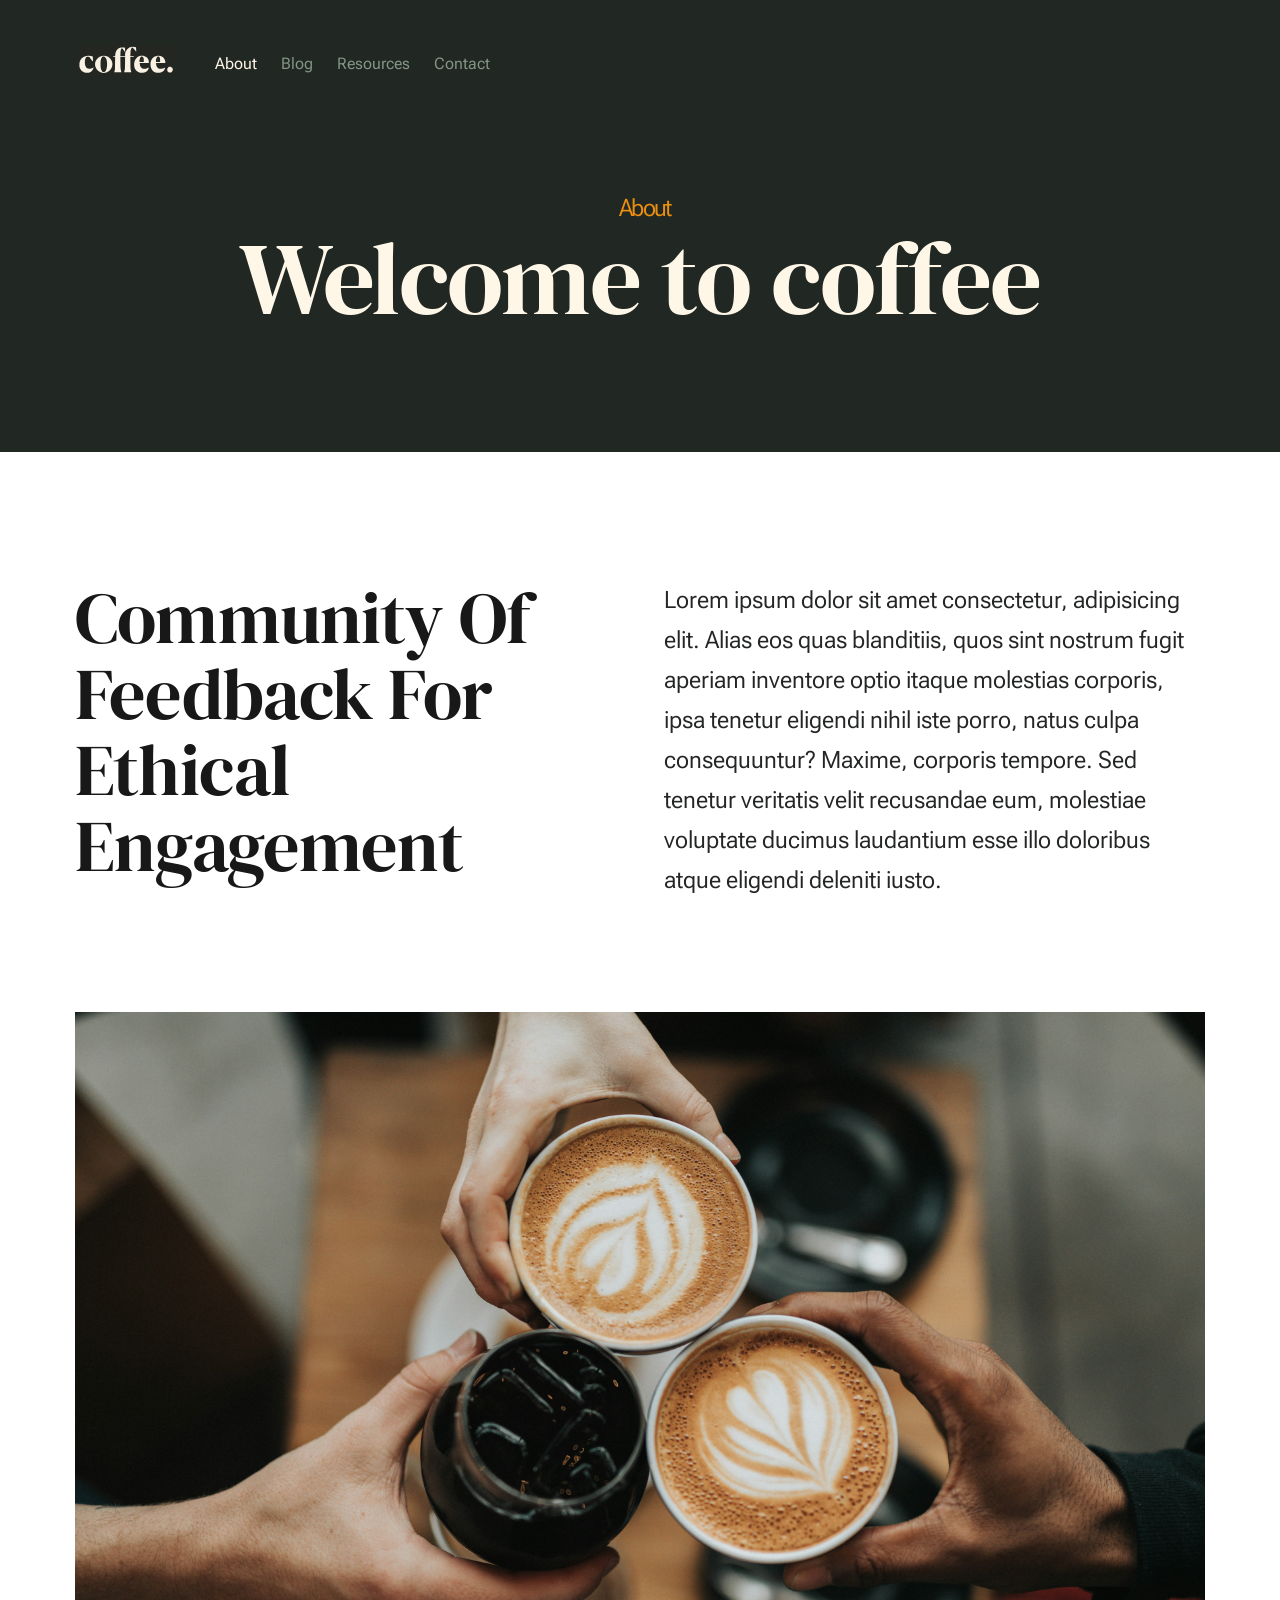
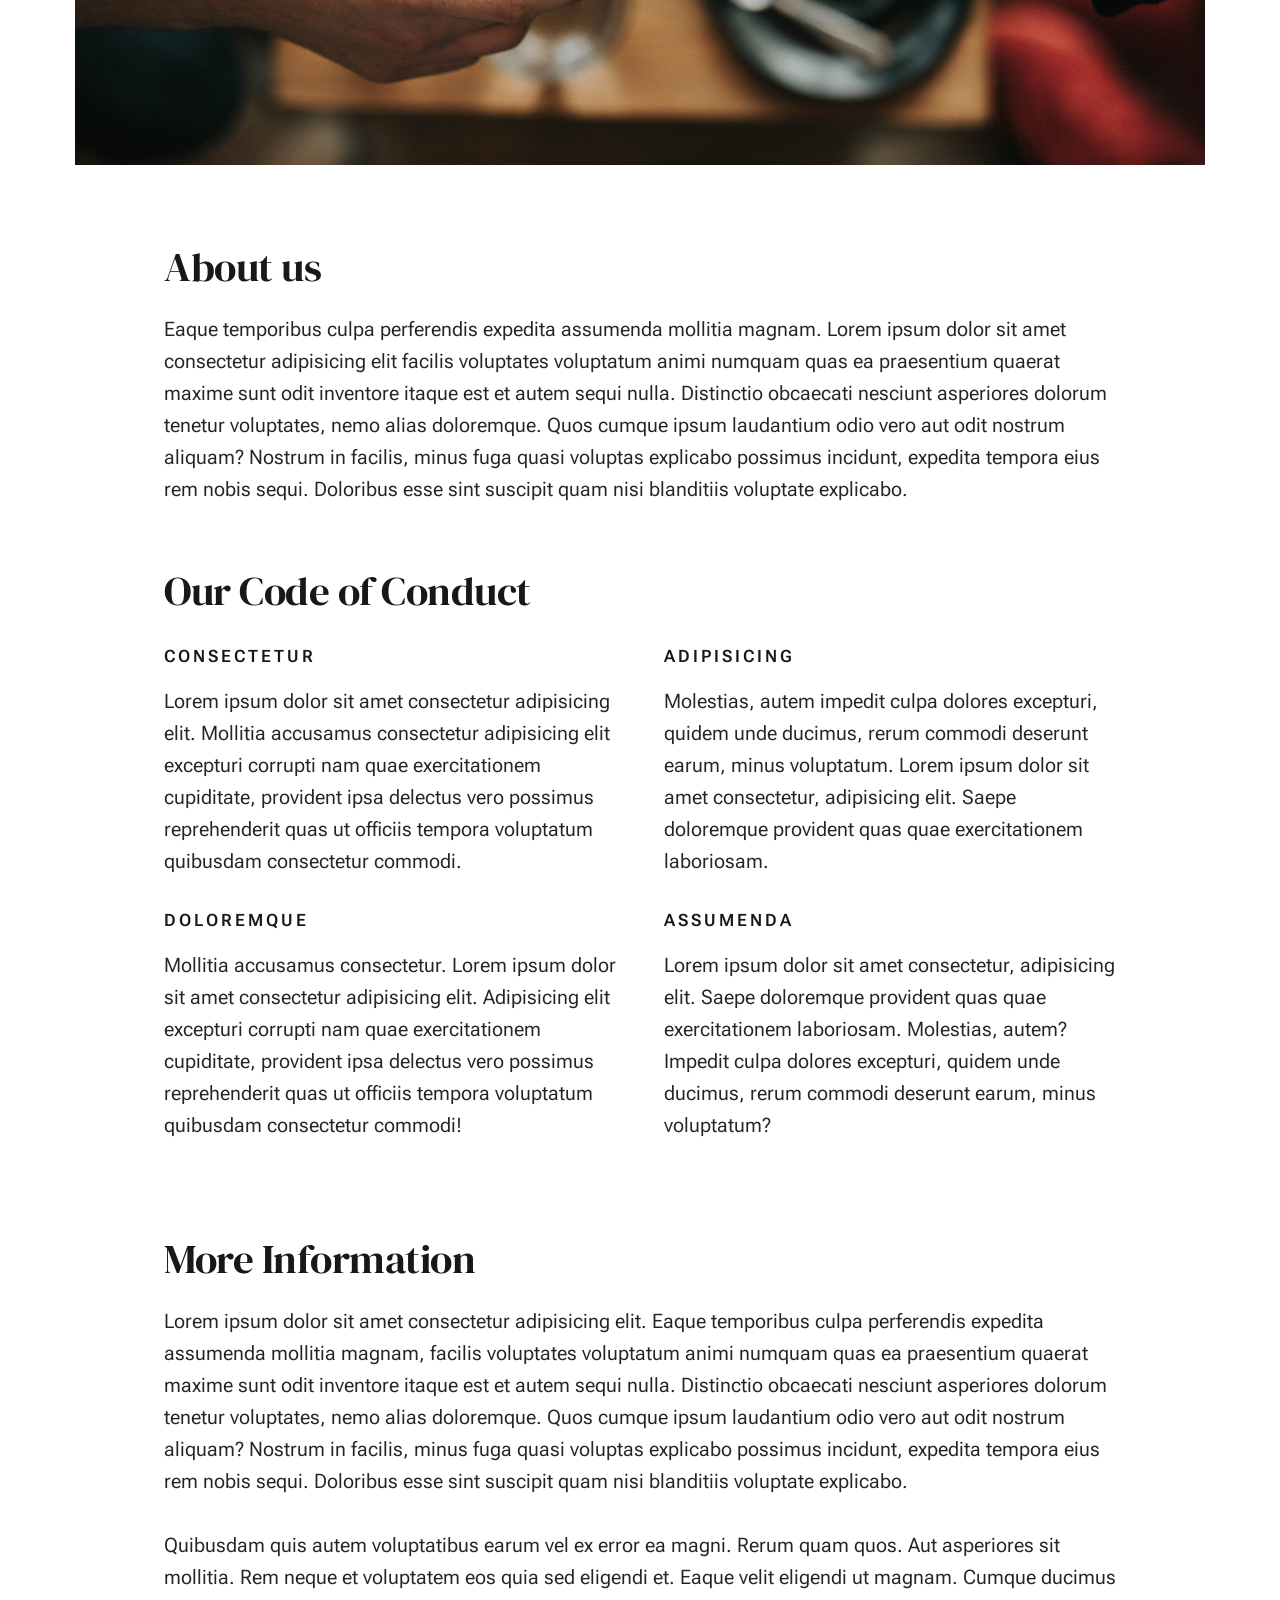
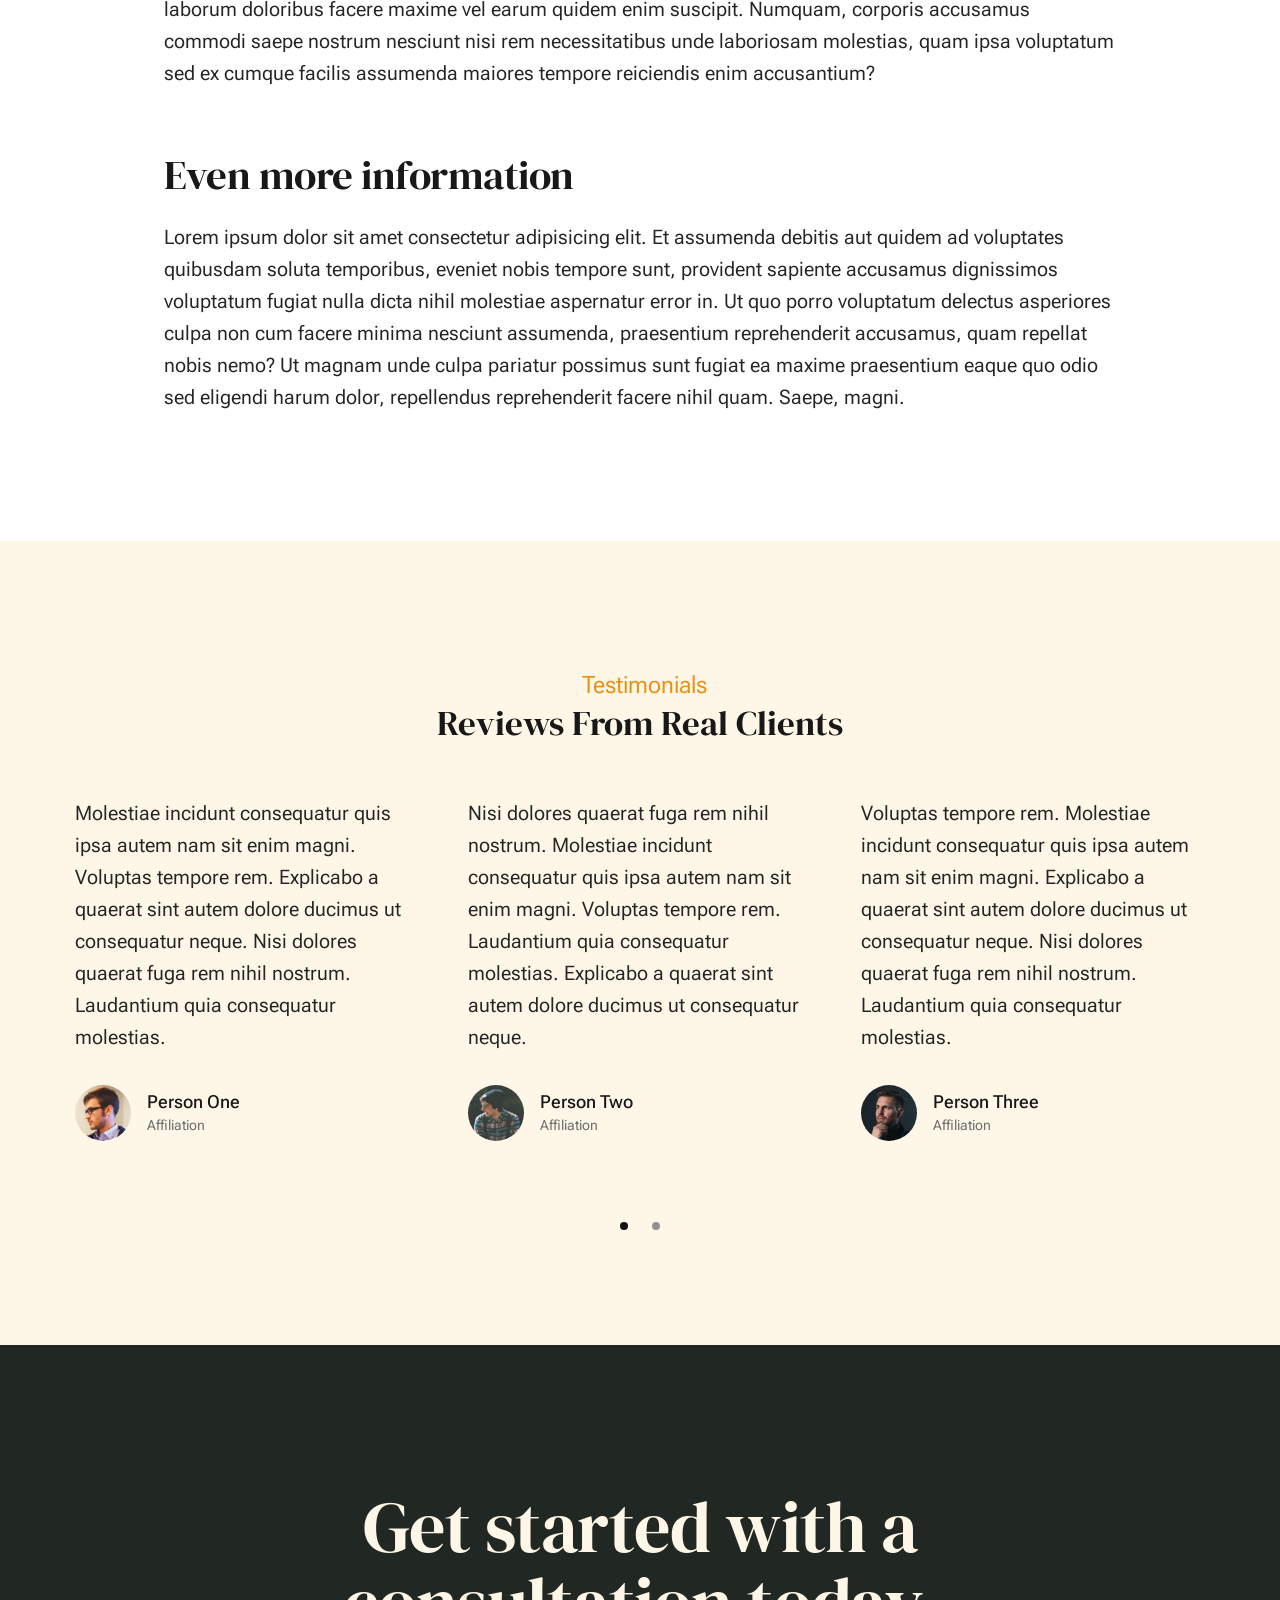
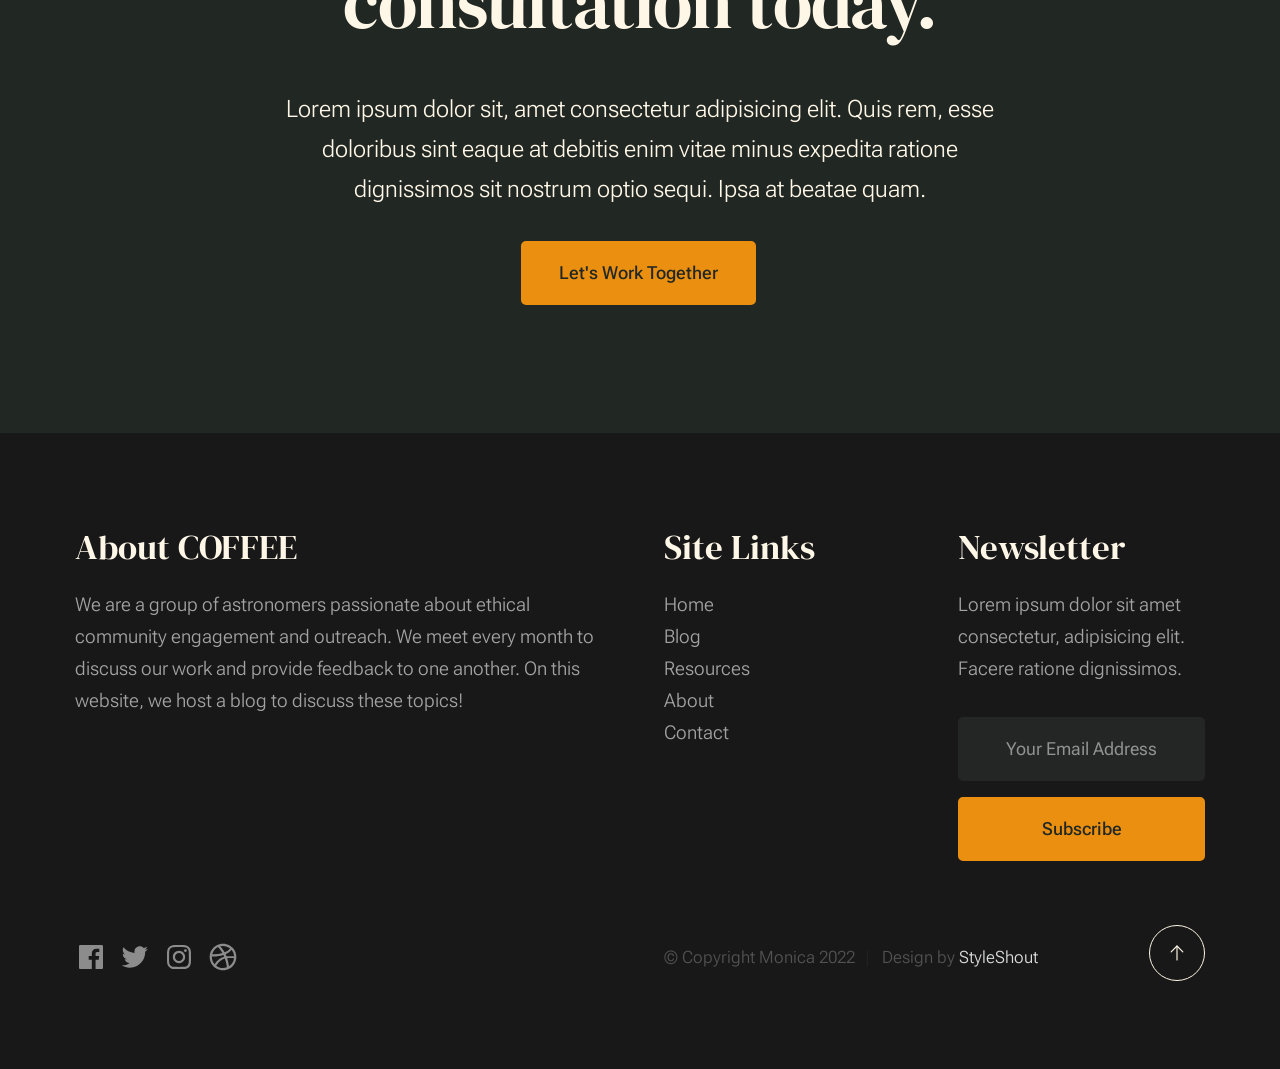
==== commit 604e9690: "Headers and footers" ====
--- a/about.html
+++ b/about.html
@@ -67,14 +67,14 @@
     
                     <ul class="s-header__menu-links">
                         <li class="current"><a href="about.html">About</a></li>
-                        <li><a href="services.html">Services</a></li>
-                        <li><a href="blog.html">Journal</a></li>
+                        <li><a href="blog.html">Blog</a></li>
+                        <li><a href="services.html">Resources</a></li>
                         <li><a href="contact.html">Contact</a></li>
                     </ul> <!-- s-header__menu-links -->
-
+<!-- 
                     <div class="s-header__contact">
                         <a href="contact.html" class="btn btn--primary s-header__contact-btn">Let's Work Together</a>                        
-                    </div> <!-- s-header__contact -->
+                    </div> s-header__contact -->
     
                 </nav> <!-- end s-header__nav -->
 
@@ -329,23 +329,22 @@
         <footer class="s-footer">
             <div class="row s-footer__content">
                 <div class="column xl-6 lg-6 md-12 s-footer__block s-footer__about">                    
-                    <h3>About Monica</h3>
+                    <h3>About COFFEE</h3>
                     <p>
-                    Lorem ipsum dolor sit amet consectetur adipisicing elit. Voluptas illum quasi facere libero, 
-                    fugiat laboriosam possimus reprehenderit eveniet vero voluptatum fugit ad quis veritatis suscipit beatae 
-                    incidunt perferendis tempore earum hic repellendus quisquam recusandae ipsa id esse. Nobis, aut deleniti.
-                    Lorem ipsum dolor sit amet consectetur, adipisicing elit. Facere ratione dignissimos.
+                        We are a group of astronomers passionate about ethical community engagement and outreach.
+                        We meet every month to discuss our work and provide feedback to one another. 
+                        On this website, we host a blog to discuss these topics! 
                     </p>               
                 </div>                
                 <div class="column xl-3 lg-6 md-12 s-footer__block s-footer__site-links">
                     <h3>Site Links</h3>
                     <ul class="link-list">
                         <li><a href="index.html">Home</a></li>
-                        <li><a href="services.html">Services</a></li>
-                        <li><a href="blog.html">Journal</a></li>
+                        <li><a href="blog.html">Blog</a></li>
+                        <li><a href="services.html">Resources</a></li>
                         <li><a href="about.html">About</a></li>
                         <li><a href="contact.html">Contact</a></li>
-                        <li><a href="https://www.dreamhost.com/r.cgi?287326">DreamHost</a></li>
+                        <!-- <li><a href="https://www.dreamhost.com/r.cgi?287326">DreamHost</a></li> -->
                     </ul>
                 </div>
                 <div class="column xl-3 lg-6 md-12 tab-12 s-footer__block s-footer__newsletter">
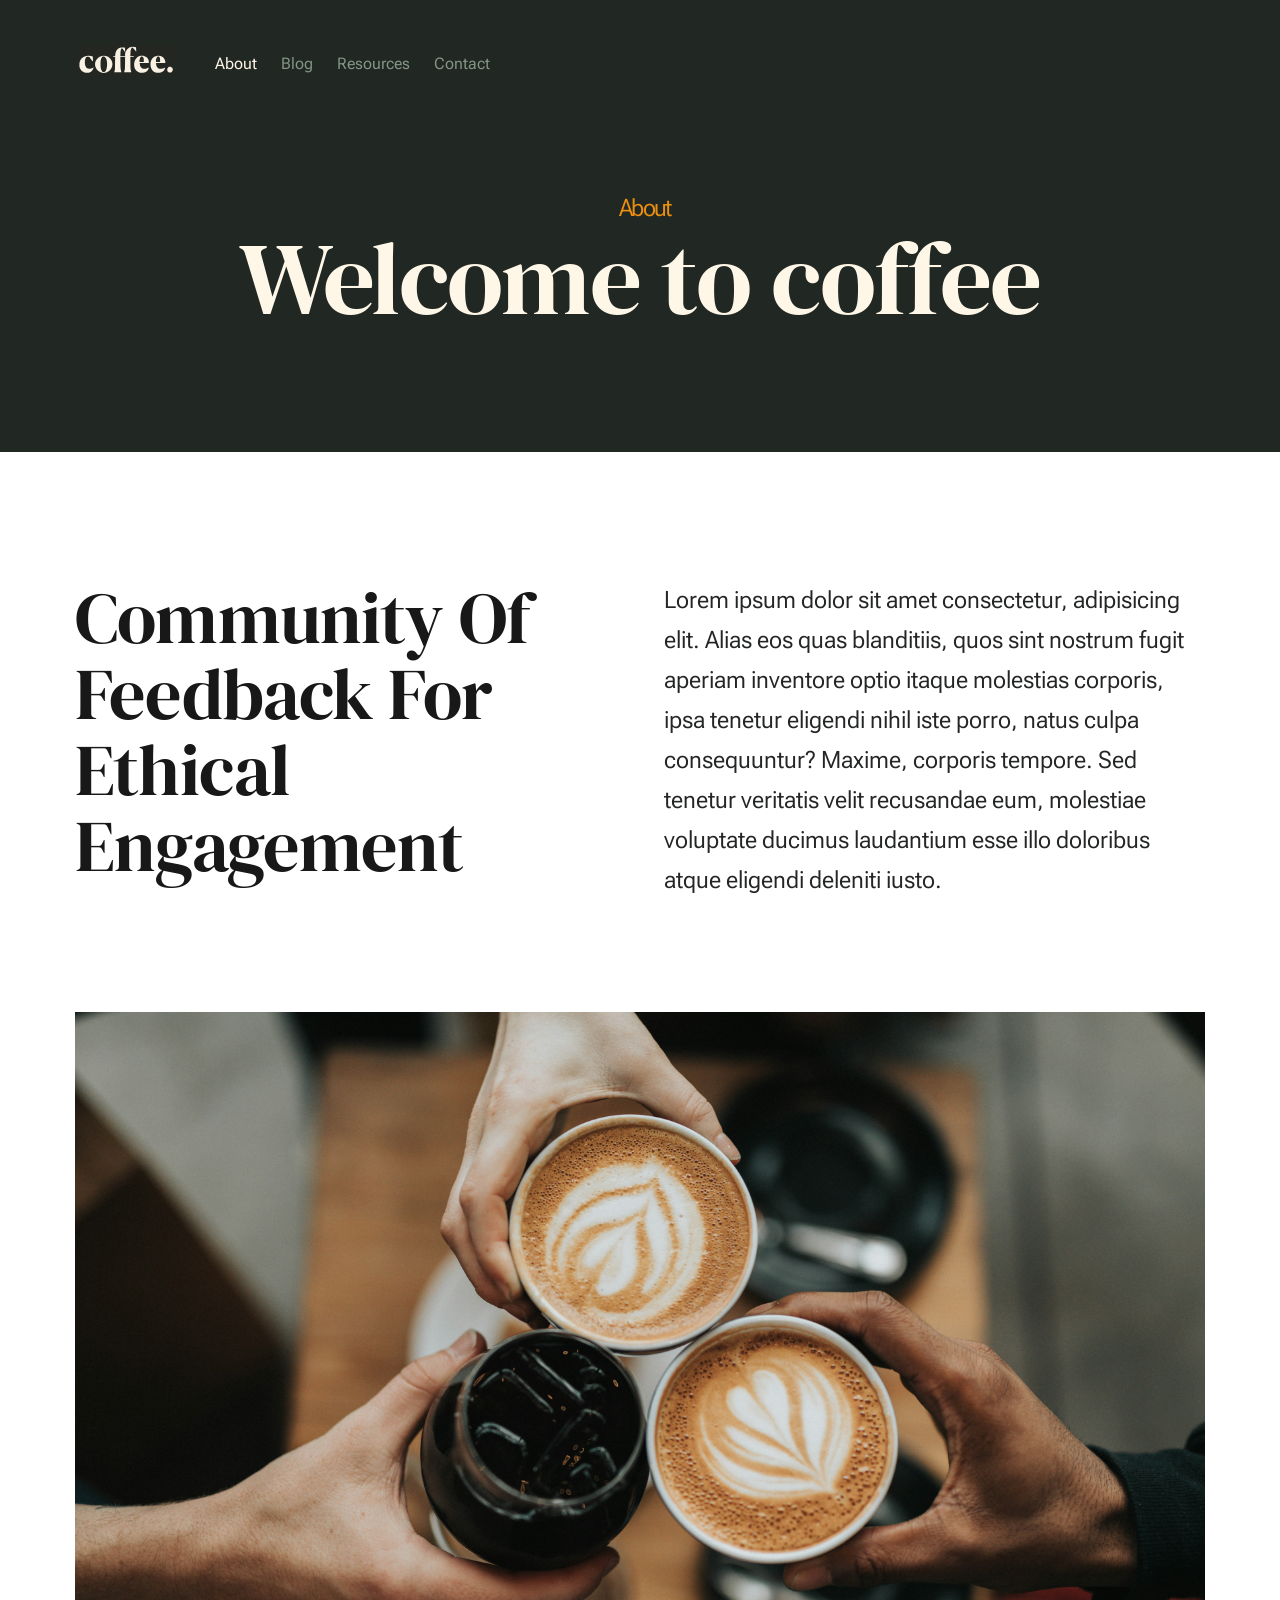
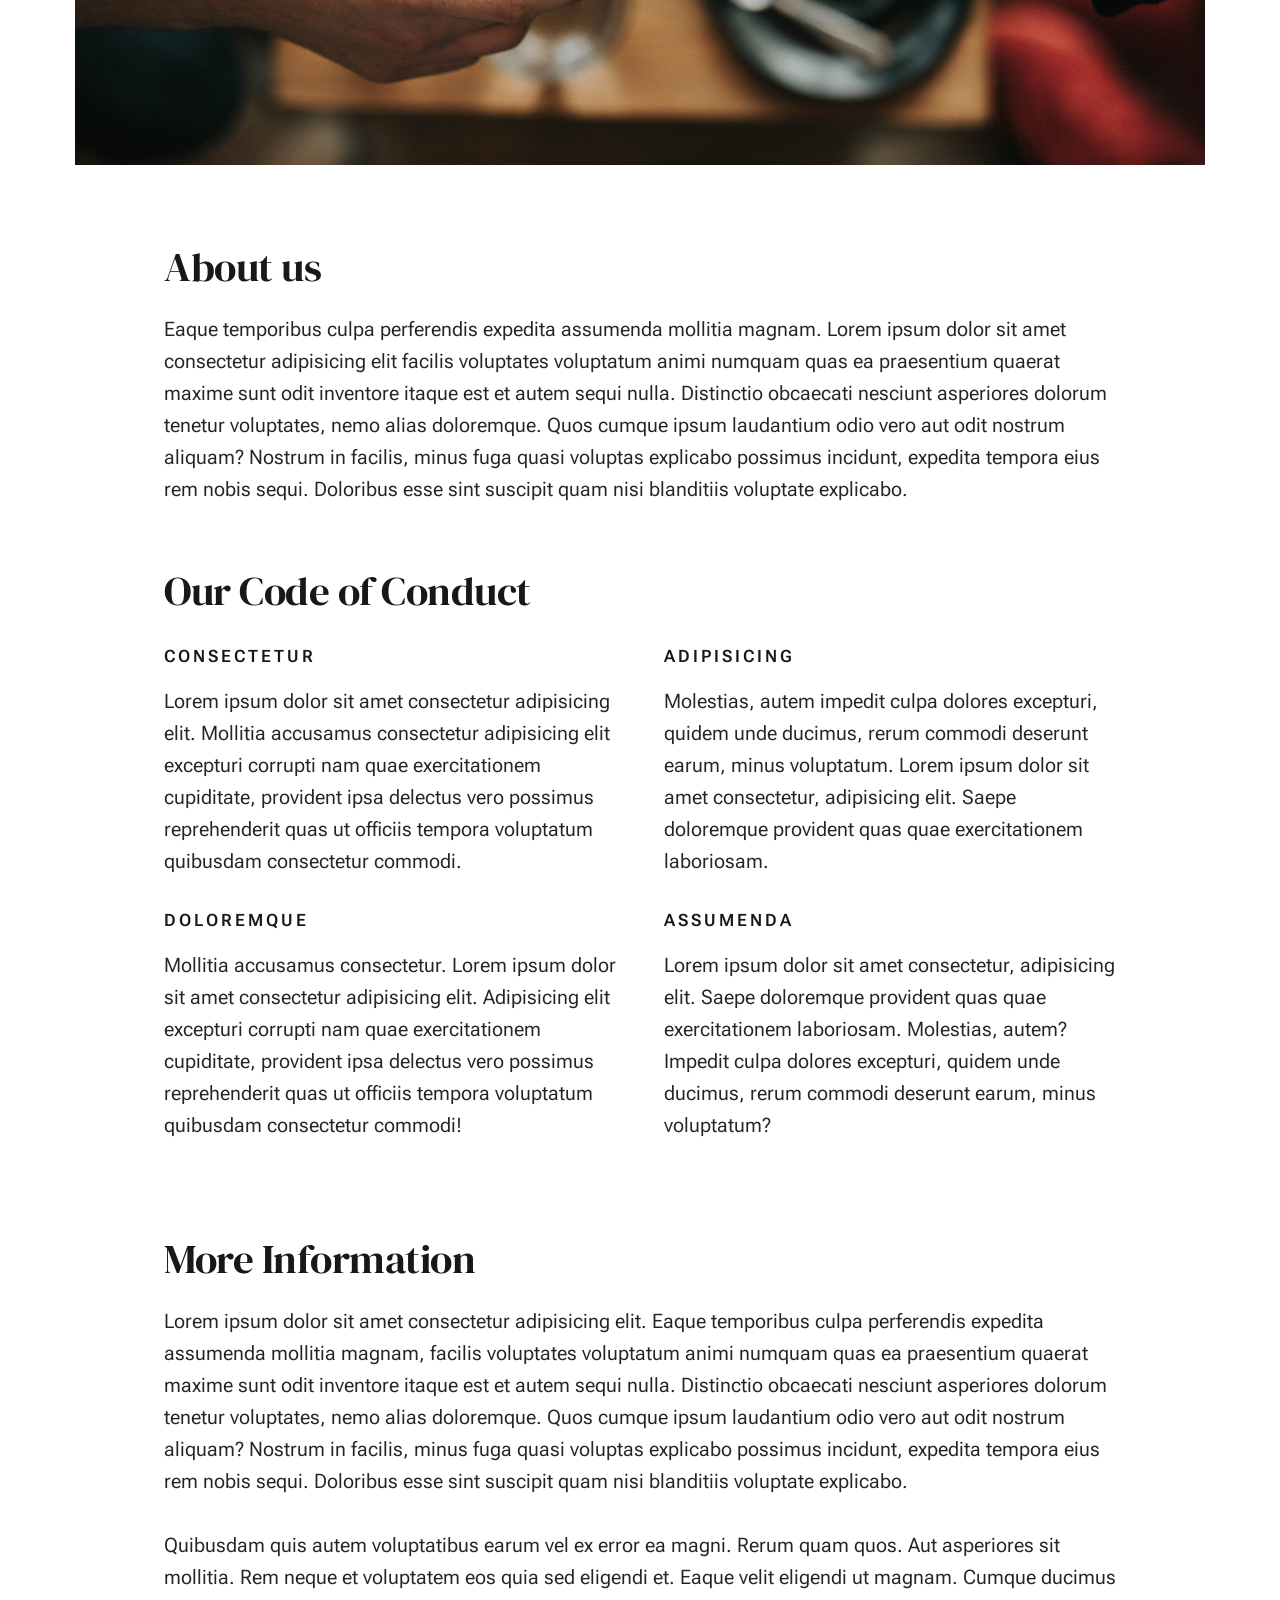
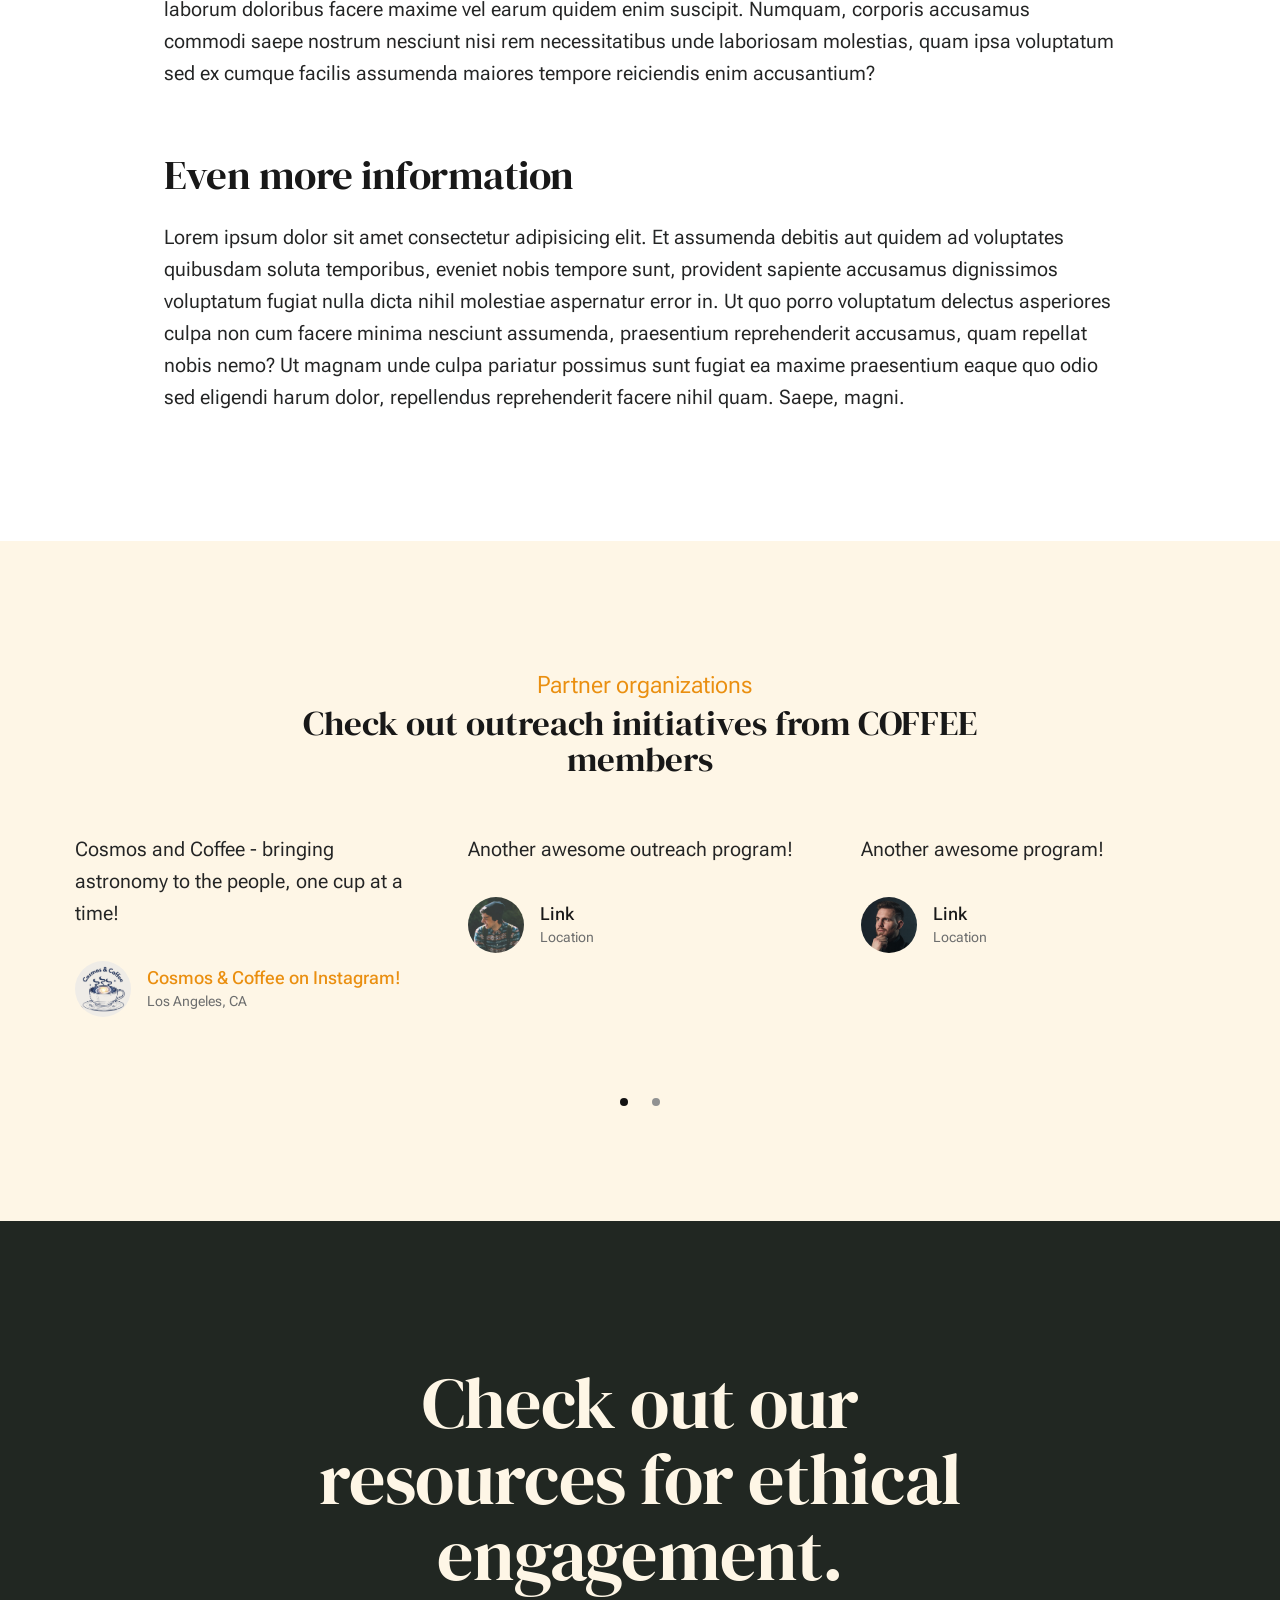
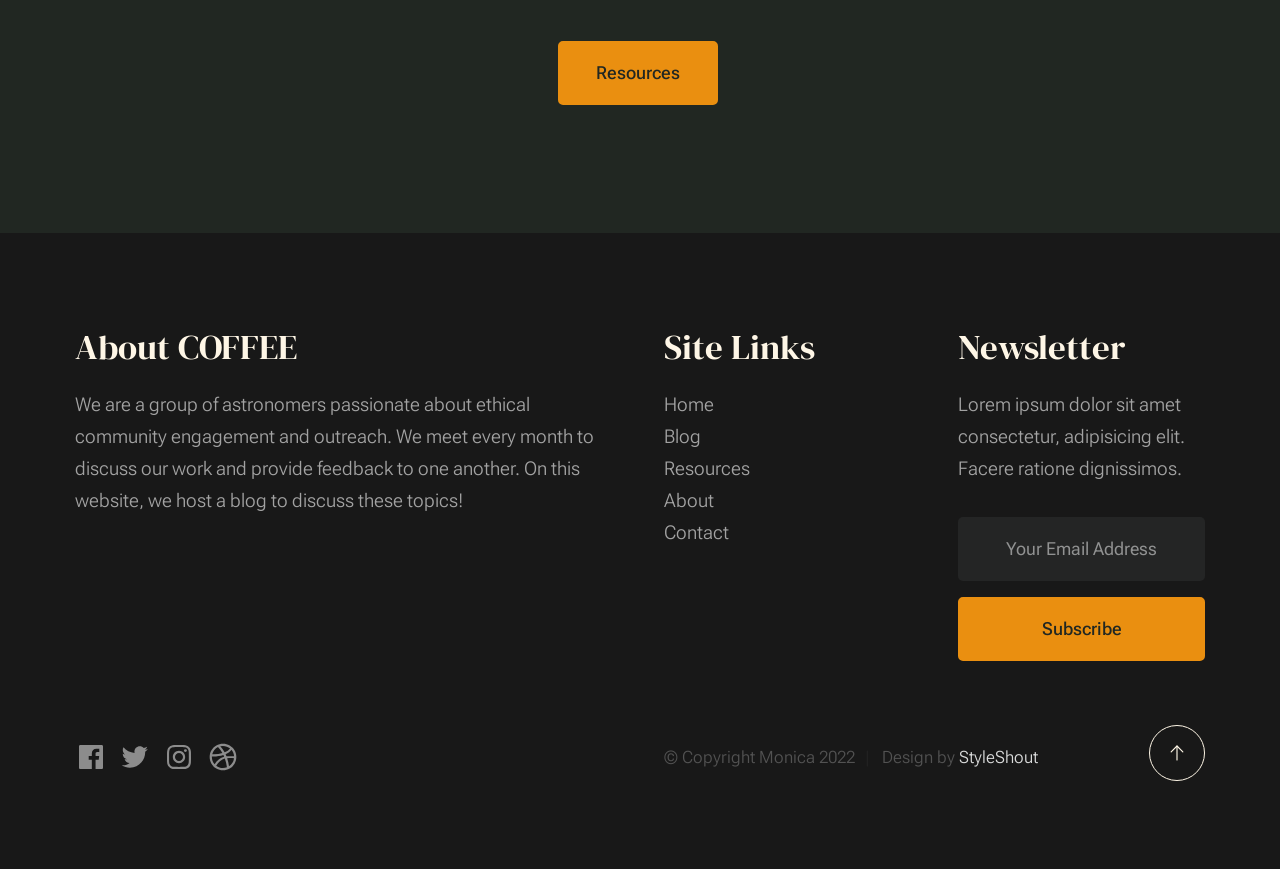
==== commit c44bfc4b: "Updated the default html" ====
--- a/about.html
+++ b/about.html
@@ -6,7 +6,7 @@
     ================================================== -->
     <meta charset="utf-8">
     <meta name="viewport" content="width=device-width, initial-scale=1">
-    <title>About - Monica</title>
+    <title>About - COFFEE</title>
 
     <script>
         document.documentElement.classList.remove('no-js');
@@ -213,94 +213,83 @@
 
                <section class="s-testimonials">
 
-                    <div class="s-testimonials__header row row-x-center text-center">
-                        <div class="column xl-8 lg-12">
-        
-                            <p class="text-pretitle">
-                            Testimonials
-                            </p>
-                            <h3>
-                            Reviews From Real Clients
-                            </h3>                        
-        
-                        </div>
-                    </div> <!--end s-testimonials__header -->
-
-                    <div class="row s-testimonials__content">
-                        <div class="column xl-12 testimonials">
-
-                            <div class="swiper-container testimonials__slider page-slider">
-
-                                <div class="swiper-wrapper">
-                                    <div class="testimonials__slide swiper-slide">
-                                        <p>
-                                        Molestiae incidunt consequatur quis ipsa autem nam sit enim magni. Voluptas tempore rem. 
-                                        Explicabo a quaerat sint autem dolore ducimus ut consequatur neque. Nisi dolores quaerat fuga rem nihil nostrum.
-                                        Laudantium quia consequatur molestias.
-                                        </p>
-                                        <div class="testimonials__author">
-                                            <img src="images/avatars/user-01.jpg" alt="Author image" class="testimonials__avatar">
-                                            <cite class="testimonials__cite">
-                                                <strong>Person One</strong>
-                                                <span>Affiliation</span>
-                                            </cite>
-                                        </div>
-                                    </div>
-                                    <div class="testimonials__slide swiper-slide">
-                                        <p>
-                                        Nisi dolores quaerat fuga rem nihil nostrum. Molestiae incidunt consequatur quis ipsa autem nam sit enim magni. 
-                                        Voluptas tempore rem. Laudantium quia consequatur molestias.
-                                        Explicabo a quaerat sint autem dolore ducimus ut consequatur neque.
-                                        </p>
-                                        <div class="testimonials__author">
-                                            <img src="images/avatars/user-04.jpg" alt="Author image" class="testimonials__avatar">
-                                            <cite class="testimonials__cite">
-                                                <strong>Person Two</strong>
-                                                <span>Affiliation</span>
-                                            </cite>
-                                        </div>
-                                    </div>
-                                    <div class="testimonials__slide swiper-slide">
-                                        <p>
-                                        Voluptas tempore rem. Molestiae incidunt consequatur quis ipsa autem nam sit enim magni.  
-                                        Explicabo a quaerat sint autem dolore ducimus ut consequatur neque. 
-                                        Nisi dolores quaerat fuga rem nihil nostrum. Laudantium quia consequatur molestias.
-                                        </p>
-                                        <div class="testimonials__author">
-                                            <img src="images/avatars/user-06.jpg" alt="Author image" class="testimonials__avatar">
-                                            <cite class="testimonials__cite">
-                                                <strong>Person Three</strong>
-                                                <span>Affiliation</span>
-                                            </cite>
-                                        </div>
-                                    </div>
-                                    <div class="testimonials__slide swiper-slide">
-                                        <p>
-                                        Molestiae incidunt consequatur quis ipsa autem nam sit enim magni. Voluptas tempore rem. 
-                                        Explicabo a quaerat sint autem dolore ducimus ut consequatur neque. Nisi dolores quaerat fuga rem nihil nostrum.
-                                        Laudantium quia consequatur molestias.
-                                        </p>
-                                        <div class="testimonials__author">
-                                            <img src="images/avatars/user-02.jpg" alt="Author image" class="testimonials__avatar">
-                                            <cite class="testimonials__cite">
-                                                <strong>Person Four</strong>
-                                                <span>Affiliation</span>
-                                            </cite>
-                                        </div>
-                                    </div> 
-                                </div> <!-- end swiper-wrapper --> 
-
-                                <div class="swiper-pagination"></div>
-
-                            </div> <!--end testimonials__slider --> 
-
-                        </div> <!-- testimonials -->
-                    </div> <!--end s-testimonials__content -->
-
-               </section> <!-- end s-testimonials -->
-
-        </section> <!-- s-content-->
-
+                <div class="s-testimonials__header row row-x-center text-center">
+                    <div class="column xl-8 lg-12">
+    
+                        <p class="text-pretitle">
+                        Partner organizations
+                        </p>
+                        <h3>
+                        Check out outreach initiatives from COFFEE members
+                        </h3>                        
+    
+                    </div>
+                </div> <!--end s-testimonials__header -->
+
+                <div class="row s-testimonials__content">
+                    <div class="column xl-12 testimonials">
+
+                        <div class="swiper-container testimonials__slider page-slider">
+
+                            <div class="swiper-wrapper">
+                                <div class="testimonials__slide swiper-slide">
+                                    <p>
+                                    Cosmos and Coffee - bringing astronomy to the people, one cup at a time! 
+                                    </p>
+                                    <div class="testimonials__author">
+                                        <img src="images/IMG_62B1CB5B7D8A-1.jpeg" alt="Author image" class="testimonials__avatar">
+                                        <cite class="testimonials__cite">
+                                            <strong><a href = "instagram.com/cosmos_and_coffee_">Cosmos &#38; Coffee on Instagram!</a> </strong>
+                                            <span>Los Angeles, CA</span>
+                                        </cite>
+                                    </div>
+                                </div>
+                                <div class="testimonials__slide swiper-slide">
+                                    <p>
+                                    Another awesome outreach program!
+                                    </p>
+                                    <div class="testimonials__author">
+                                        <img src="images/avatars/user-04.jpg" alt="Author image" class="testimonials__avatar">
+                                        <cite class="testimonials__cite">
+                                            <strong>Link</strong>
+                                            <span>Location</span>
+                                        </cite>
+                                    </div>
+                                </div>
+                                <div class="testimonials__slide swiper-slide">
+                                    <p>
+                                    Another awesome program! 
+                                    </p>
+                                    <div class="testimonials__author">
+                                        <img src="images/avatars/user-06.jpg" alt="Author image" class="testimonials__avatar">
+                                        <cite class="testimonials__cite">
+                                            <strong>Link</strong>
+                                            <span>Location</span>
+                                        </cite>
+                                    </div>
+                                </div>
+                                <div class="testimonials__slide swiper-slide">
+                                    <p>
+                                    Another program! 
+                                    </p>
+                                    <div class="testimonials__author">
+                                        <img src="images/avatars/user-02.jpg" alt="Author image" class="testimonials__avatar">
+                                        <cite class="testimonials__cite">
+                                            <strong>Link</strong>
+                                            <span>Location</span>
+                                        </cite>
+                                    </div>
+                                </div> 
+                            </div> <!-- end swiper-wrapper --> 
+
+                            <div class="swiper-pagination"></div>
+
+                        </div> <!--end testimonials__slider --> 
+
+                    </div> <!-- testimonials -->
+                </div> <!--end s-testimonials__content -->
+
+           </section> <!-- end s-testimonials -->
         <!-- # cta
         ================================================== -->
         <section id="cta" class="s-cta">
@@ -310,12 +299,12 @@
 
                     <div class="s-cta__content">
                         <h2 class="text-display-title">
-                        Get started with a consultation today.
+                        Check out our resources for ethical engagement.
                         </h2>
-                        <p class="lead">
-                        Lorem ipsum dolor sit, amet consectetur adipisicing elit. Quis rem, esse doloribus sint eaque at debitis enim vitae minus expedita ratione dignissimos sit nostrum optio sequi. Ipsa at beatae quam.
-                        </p>
-                        <a href="contact.html" class="btn btn--primary">Let's Work Together</a>
+                        <!-- <p class="lead">
+                        
+                        </p> -->
+                        <a href="services.html" class="btn btn--primary">Resources</a>
                     </div>
 
                 </div>
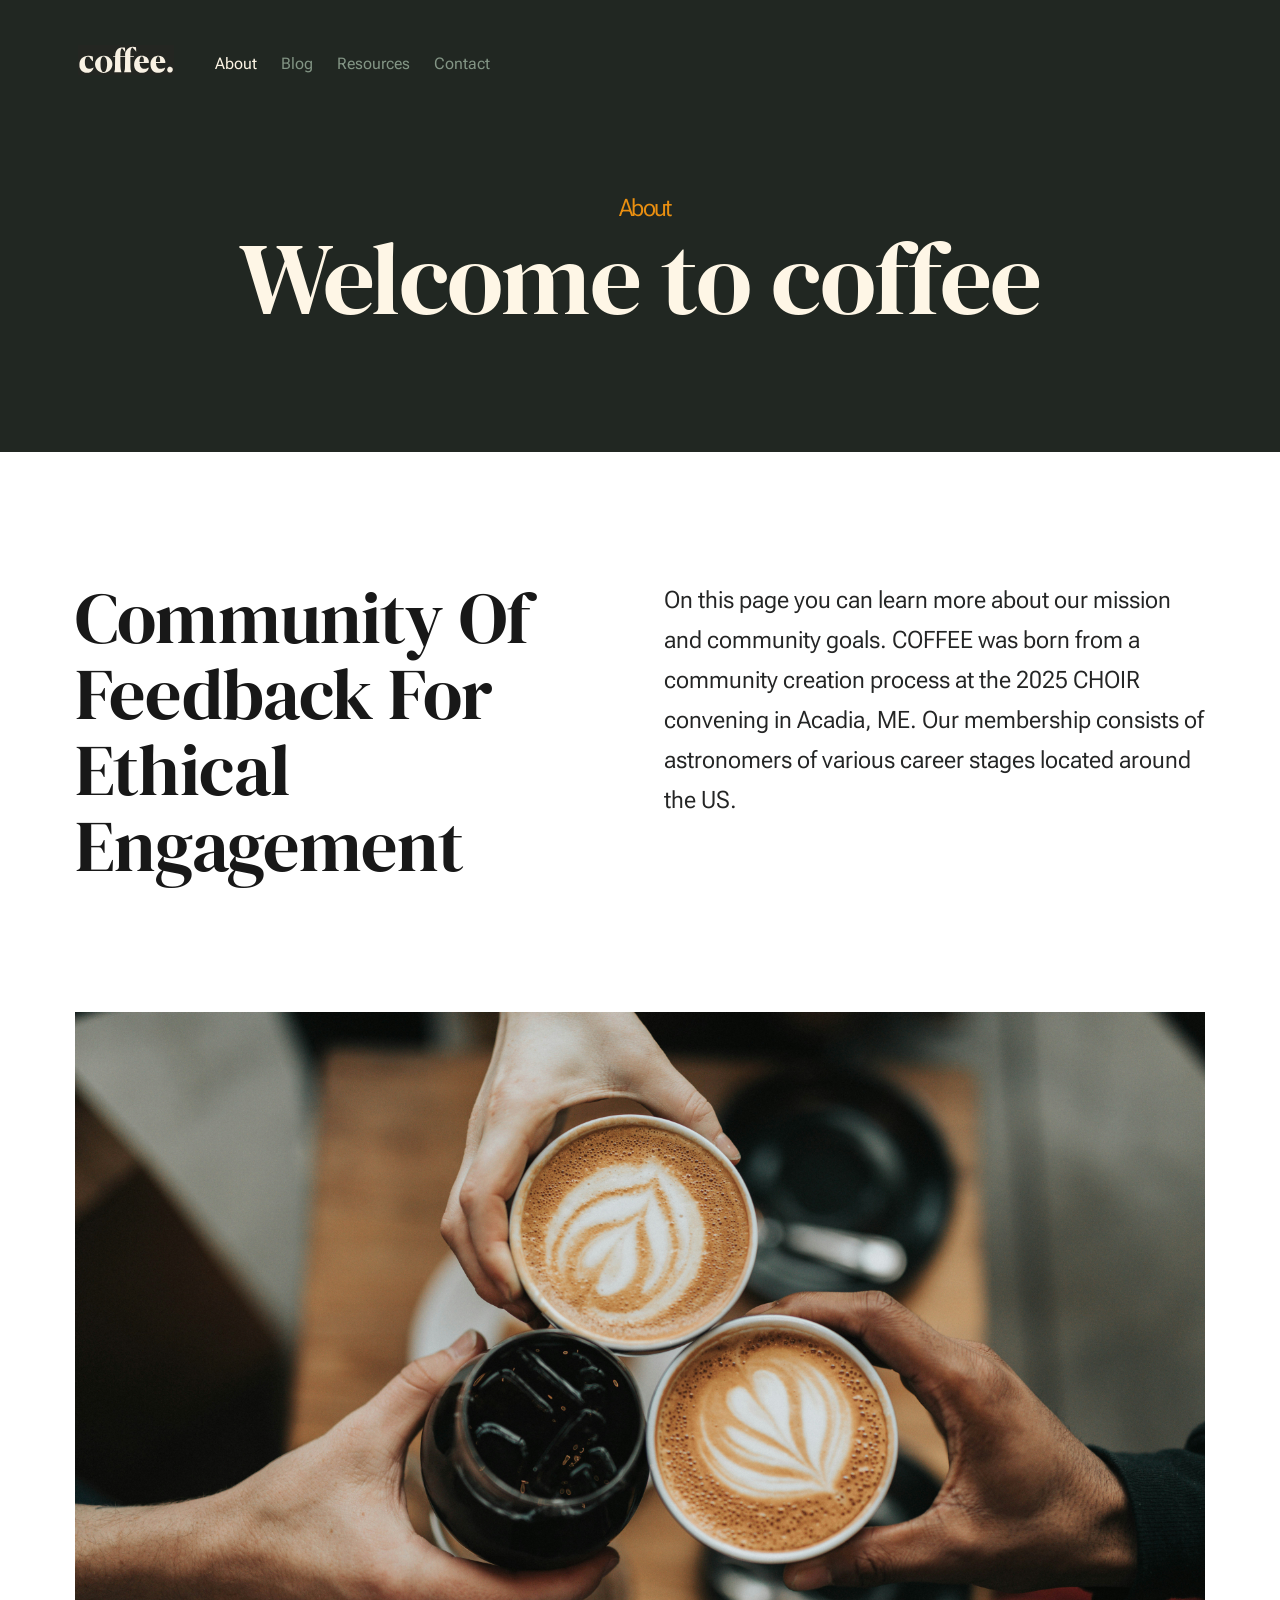
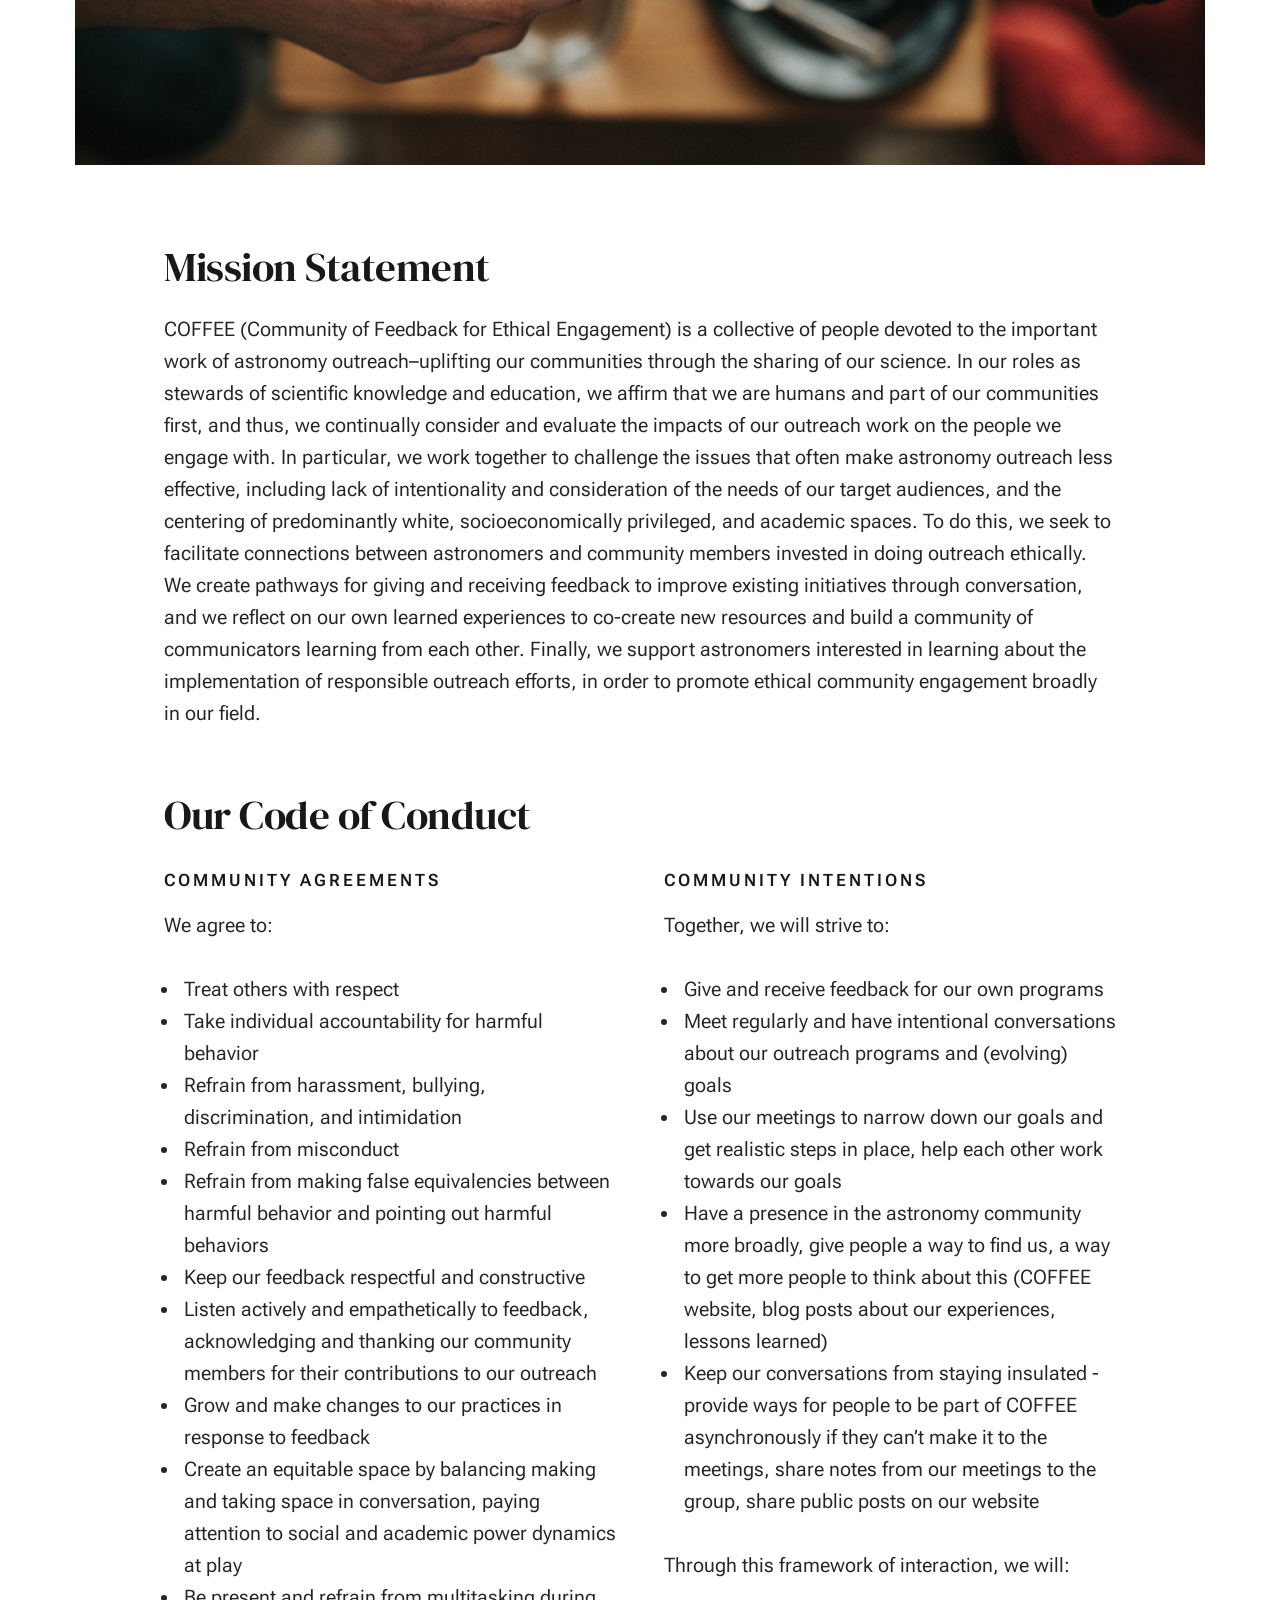
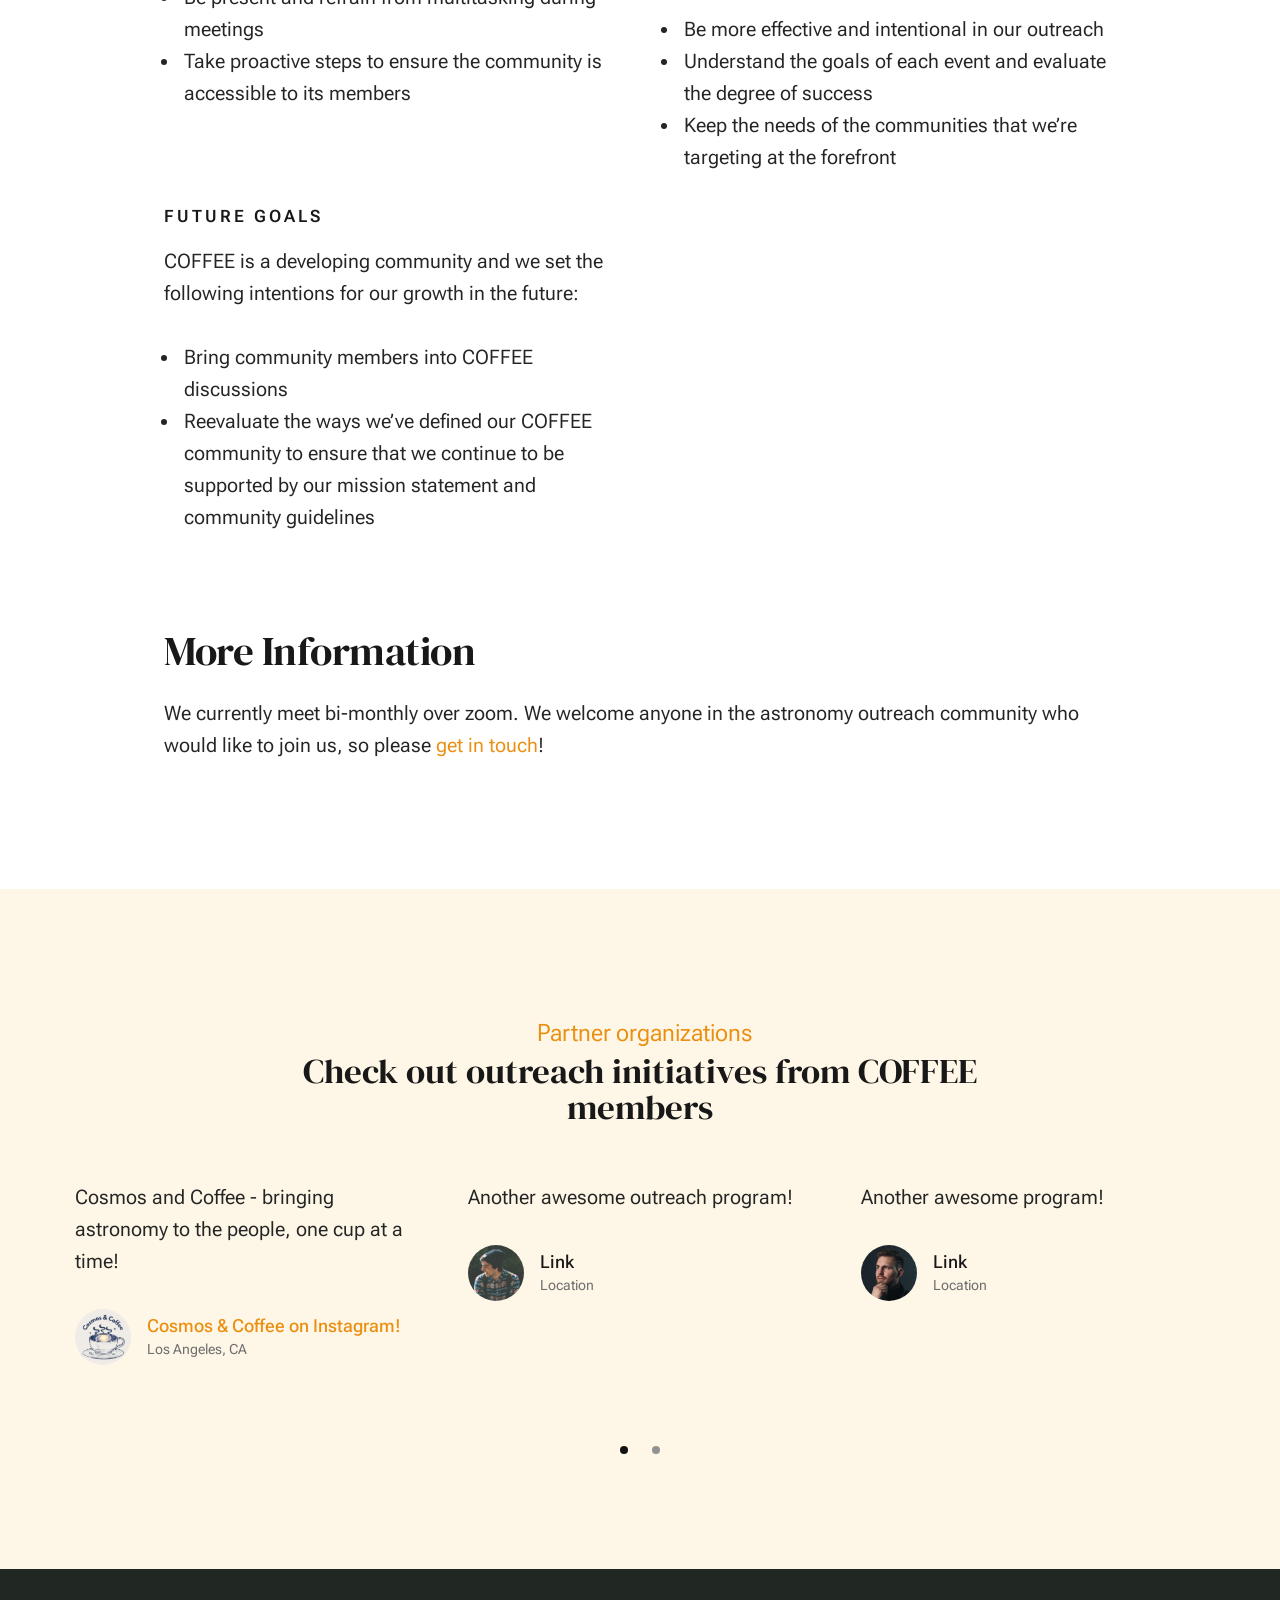
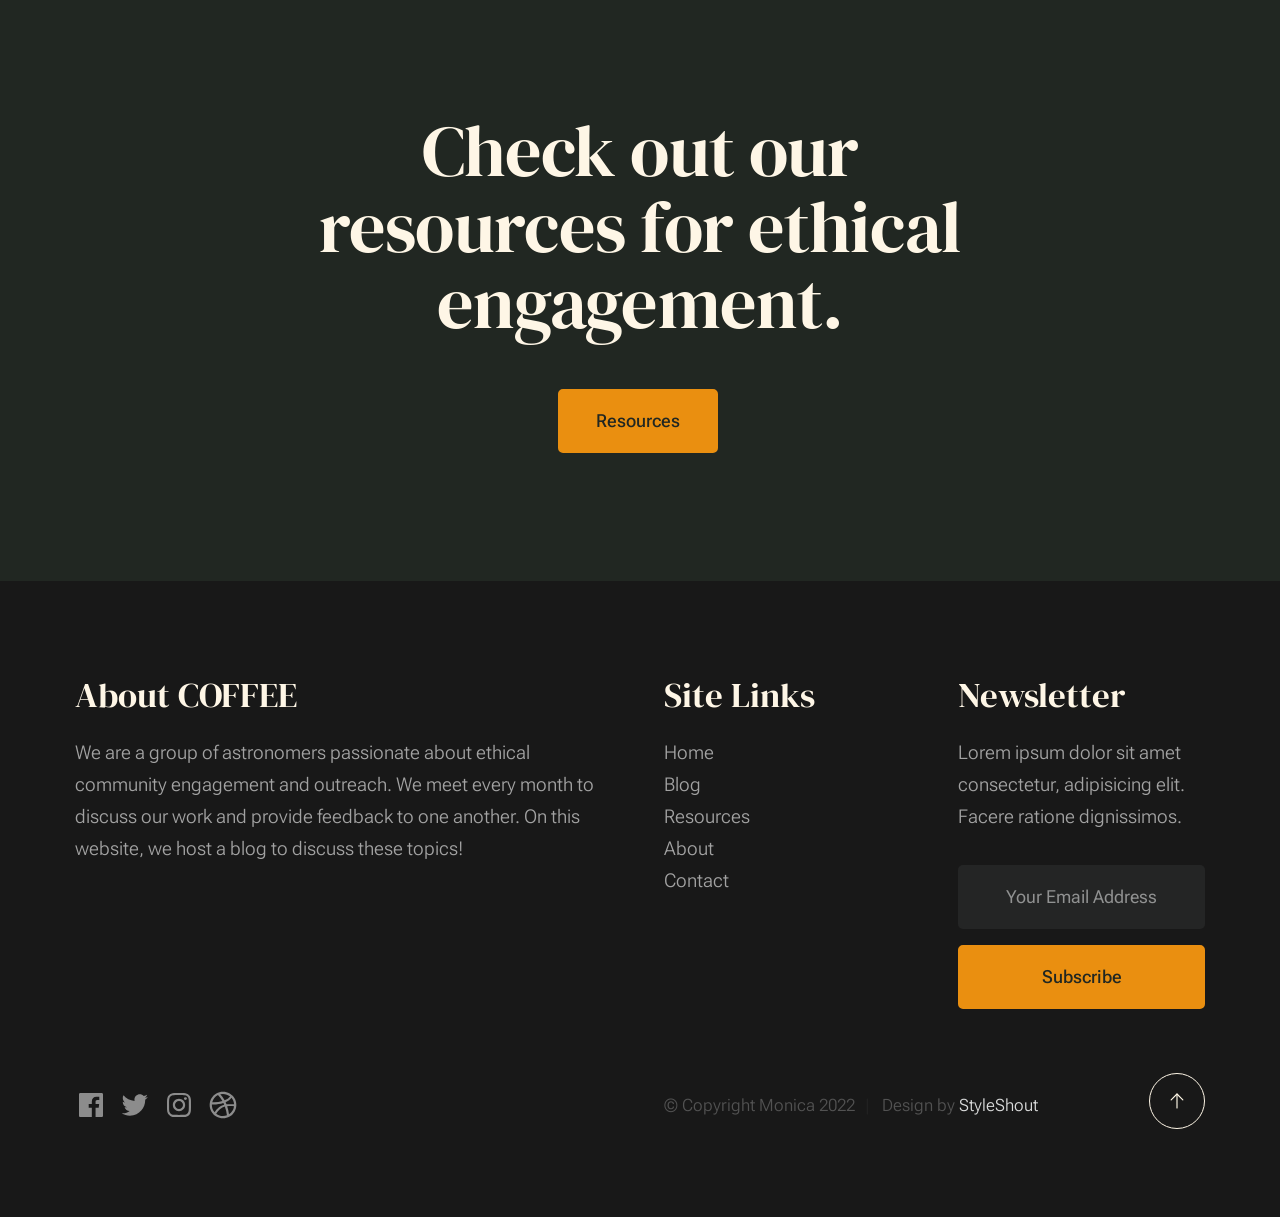
==== commit 62557d00: "Added mission statement and code of conduct" ====
--- a/about.html
+++ b/about.html
@@ -107,10 +107,9 @@
                         </div>
                         <div class="column xl-6 lg-12 u-flexitem-x-right">
                             <p class="lead">
-                            Lorem ipsum dolor sit amet consectetur, adipisicing elit. Alias eos quas blanditiis, quos sint nostrum fugit aperiam 
-                            inventore optio itaque molestias corporis, ipsa tenetur eligendi nihil iste porro, natus culpa consequuntur? Maxime, 
-                            corporis tempore. Sed tenetur veritatis velit recusandae eum, molestiae voluptate ducimus laudantium esse illo 
-                            doloribus atque eligendi deleniti iusto. 
+                            On this page you can learn more about our mission and community goals. 
+                            COFFEE was born from a community creation process at the 2025 CHOIR convening in Acadia, ME. 
+                            Our membership consists of astronomers of various career stages located around the US. 
                             </p>
                         </div>                       
                     </div> <!-- end pageintro -->   
@@ -129,13 +128,9 @@
                     <div class="row width-narrower pagemain">
                         <div class="column xl-12"> 
 
-                            <h2>About us</h2>
+                            <h2>Mission Statement</h2>
                             <p>
-                            Eaque temporibus culpa perferendis expedita assumenda mollitia magnam. Lorem ipsum dolor sit amet consectetur adipisicing elit
-                            facilis voluptates voluptatum animi numquam quas ea praesentium quaerat maxime sunt odit inventore itaque est et autem sequi nulla. 
-                            Distinctio obcaecati nesciunt asperiores dolorum tenetur voluptates, nemo alias doloremque. Quos cumque ipsum laudantium odio vero 
-                            aut odit nostrum aliquam? Nostrum in facilis, minus fuga quasi voluptas explicabo possimus incidunt, expedita tempora eius rem nobis sequi. 
-                            Doloribus esse sint suscipit quam nisi blanditiis voluptate explicabo.
+                                COFFEE (Community of Feedback for Ethical Engagement) is a collective of people devoted to the important work of astronomy outreach–uplifting our communities through the sharing of our science. In our roles as stewards of scientific knowledge and education, we affirm that we are humans and part of our communities first, and thus, we continually consider and evaluate the impacts of our outreach work on the people we engage with. In particular, we work together to challenge the issues that often make astronomy outreach less effective, including lack of intentionality and consideration of the needs of our target audiences, and the centering of predominantly white, socioeconomically privileged, and academic spaces. To do this, we seek to facilitate connections between astronomers and community members invested in doing outreach ethically. We create pathways for giving and receiving feedback to improve existing initiatives through conversation, and we reflect on our own learned experiences to co-create new resources and build a community of communicators learning from each other. Finally, we support astronomers interested in learning about the implementation of responsible outreach efforts, in order to promote ethical community engagement broadly in our field. 
                             </p>
 
                             <h2 class="u-add-bottom">Our Code of Conduct</h2>
@@ -143,34 +138,58 @@
                             <div class="grid-list-items list-items">
                                 <div class="grid-list-items__item list-items__item u-remove-bottom">
                                     <div class="list-items__item-header">
-                                        <h6 class="list-items__item-small-title">Consectetur</h6>
-                                    </div>
-                                    <p>
-                                    Lorem ipsum dolor sit amet consectetur adipisicing elit. Mollitia accusamus consectetur adipisicing elit excepturi corrupti 
-                                    nam quae exercitationem cupiditate, provident ipsa delectus vero possimus reprehenderit quas ut officiis tempora voluptatum 
-                                    quibusdam consectetur commodi.
-                                    </p>
+                                        <h6 class="list-items__item-small-title">Community Agreements</h6>
+                                    </div>
+                                    <p>We agree to:</p>
+                                    <ul>
+                                        <li>Treat others with respect</li>
+                                        <li>Take individual accountability for harmful behavior</li>
+                                        <li>Refrain from harassment, bullying, discrimination, and intimidation </li>
+                                        <li>Refrain from misconduct</li>
+                                        <li>Refrain from making false equivalencies between harmful behavior and pointing out harmful behaviors </li>
+                                        <li>Keep our feedback respectful and constructive</li>
+                                        <li>Listen actively and empathetically to feedback, acknowledging and thanking our community members for their contributions to our outreach</li>
+                                        <li>Grow and make changes to our practices in response to feedback</li>
+                                        <li>Create an equitable space by balancing making and taking space in conversation, paying attention to social and academic power dynamics at play</li>
+                                        <li>Be present and refrain from multitasking during meetings</li>
+                                        <li>Take proactive steps to ensure the community is accessible to its members</li>
+                                    </ul>
                                 </div>
                                 <div class="grid-list-items__item list-items__item u-remove-bottom">
                                     <div class="list-items__item-header">
-                                        <h6 class="list-items__item-small-title">Adipisicing</h6>
-                                    </div>
-                                    <p> 
-                                    Molestias, autem impedit culpa dolores excepturi, quidem unde ducimus, rerum commodi deserunt earum, minus voluptatum.
-                                    Lorem ipsum dolor sit amet consectetur, adipisicing elit. Saepe doloremque provident quas quae exercitationem laboriosam.
-                                    </p>
+                                        <h6 class="list-items__item-small-title">Community Intentions</h6>
+                                    </div>
+                                    <p>
+                                        Together, we will strive to: </p>
+                                    <ul>
+                                        <li>Give and receive feedback for our own programs</li>
+                                        <li>Meet regularly and have intentional conversations about our outreach programs and (evolving) goals</li>
+                                        <li>Use our meetings to narrow down our goals and get realistic steps in place, help each other work towards our goals</li>
+                                        <li>Have a presence in the astronomy community more broadly, give people a way to find us, a way to get more people to think about this (COFFEE website, blog posts about our experiences, lessons learned)</li>
+                                        <li>Keep our conversations from staying insulated - provide ways for people to be part of COFFEE asynchronously if they can’t make it to the meetings, share notes from our meetings to the group, share public posts on our website
+                                        </li>
+                                    </ul>
+                                    <p>Through this framework of interaction, we will:
+                                    </p>
+                                    <ul>
+                                        <li>Be more effective and intentional in our outreach</li>
+                                        <li>Understand the goals of each event and evaluate the degree of success</li>
+                                        <li>Keep the needs of the communities that we’re targeting at the forefront</li>
+                                    </ul>
                                 </div>
                                 <div class="grid-list-items__item list-items__item u-remove-bottom">
                                     <div class="list-items__item-header">
-                                        <h6 class="list-items__item-small-title">Doloremque</h6>
-                                    </div>
-                                    <p>
-                                    Mollitia accusamus consectetur. Lorem ipsum dolor sit amet consectetur adipisicing elit. Adipisicing elit excepturi corrupti 
-                                    nam quae exercitationem cupiditate, provident ipsa delectus vero possimus reprehenderit quas ut officiis tempora voluptatum 
-                                    quibusdam consectetur commodi!
-                                    </p>
-                                </div>
-                                <div class="grid-list-items__item list-items__item u-remove-bottom">
+                                        <h6 class="list-items__item-small-title">Future Goals</h6>
+                                    </div>
+                                    <p>
+                                        COFFEE is a developing community and we set the following intentions for our growth in the future:
+                                    </p>
+                                    <ul>
+                                        <li>Bring community members into COFFEE discussions</li>
+                                        <li>Reevaluate the ways we’ve defined our COFFEE community to ensure that we continue to be supported by our mission statement and community guidelines</li>
+                                    </ul>
+                                </div>
+                                <!-- <div class="grid-list-items__item list-items__item u-remove-bottom">
                                     <div class="list-items__item-header">
                                         <h6 class="list-items__item-small-title">Assumenda</h6>
                                     </div>
@@ -178,33 +197,29 @@
                                     Lorem ipsum dolor sit amet consectetur, adipisicing elit. Saepe doloremque provident quas quae exercitationem laboriosam. 
                                     Molestias, autem? Impedit culpa dolores excepturi, quidem unde ducimus, rerum commodi deserunt earum, minus voluptatum?
                                     </p>
-                                </div>
+                                </div> -->
                             </div> <!--grid-list-items -->
 
                             <h2>More Information</h2>
                             <p>
-                            Lorem ipsum dolor sit amet consectetur adipisicing elit. Eaque temporibus culpa perferendis expedita assumenda mollitia magnam, 
-                            facilis voluptates voluptatum animi numquam quas ea praesentium quaerat maxime sunt odit inventore itaque est et autem sequi nulla. 
-                            Distinctio obcaecati nesciunt asperiores dolorum tenetur voluptates, nemo alias doloremque. Quos cumque ipsum laudantium odio vero aut 
-                            odit nostrum aliquam? Nostrum in facilis, minus fuga quasi voluptas explicabo possimus incidunt, expedita tempora eius rem nobis sequi. 
-                            Doloribus esse sint suscipit quam nisi blanditiis voluptate explicabo.
+                            We currently meet bi-monthly over zoom. We welcome anyone in the astronomy outreach community who would like to join us, so please <a href = "contact.html">get in touch</a>! 
                             </p>
 
-                            <p>
+                            <!-- <p>
                             Quibusdam quis autem voluptatibus earum vel ex error ea magni. Rerum quam quos. Aut asperiores sit mollitia. Rem neque et voluptatem 
                             eos quia sed eligendi et. Eaque velit eligendi ut magnam. Cumque ducimus laborum doloribus facere maxime vel earum quidem enim suscipit. 
                             Numquam, corporis accusamus commodi saepe nostrum nesciunt nisi rem necessitatibus unde laboriosam molestias, quam ipsa voluptatum sed 
                             ex cumque facilis assumenda maiores tempore reiciendis enim accusantium?
-                            </p>                   
-
-                            <h2>Even more information</h2>
+                            </p>                    -->
+
+                            <!-- <h2>Even more information</h2>
                             <p>
                             Lorem ipsum dolor sit amet consectetur adipisicing elit. Et assumenda debitis aut quidem ad voluptates quibusdam soluta temporibus, 
                             eveniet nobis tempore sunt, provident sapiente accusamus dignissimos voluptatum fugiat nulla dicta nihil molestiae aspernatur error in. 
                             Ut quo porro voluptatum delectus asperiores culpa non cum facere minima nesciunt assumenda, praesentium reprehenderit accusamus, quam 
                             repellat nobis nemo? Ut magnam unde culpa pariatur possimus sunt fugiat ea maxime praesentium eaque quo odio sed eligendi harum dolor, 
                             repellendus reprehenderit facere nihil quam. Saepe, magni.
-                            </p>
+                            </p> -->
 
                         </div> <!-- end grid-block-->
                     </div> <!-- end pagemain -->
